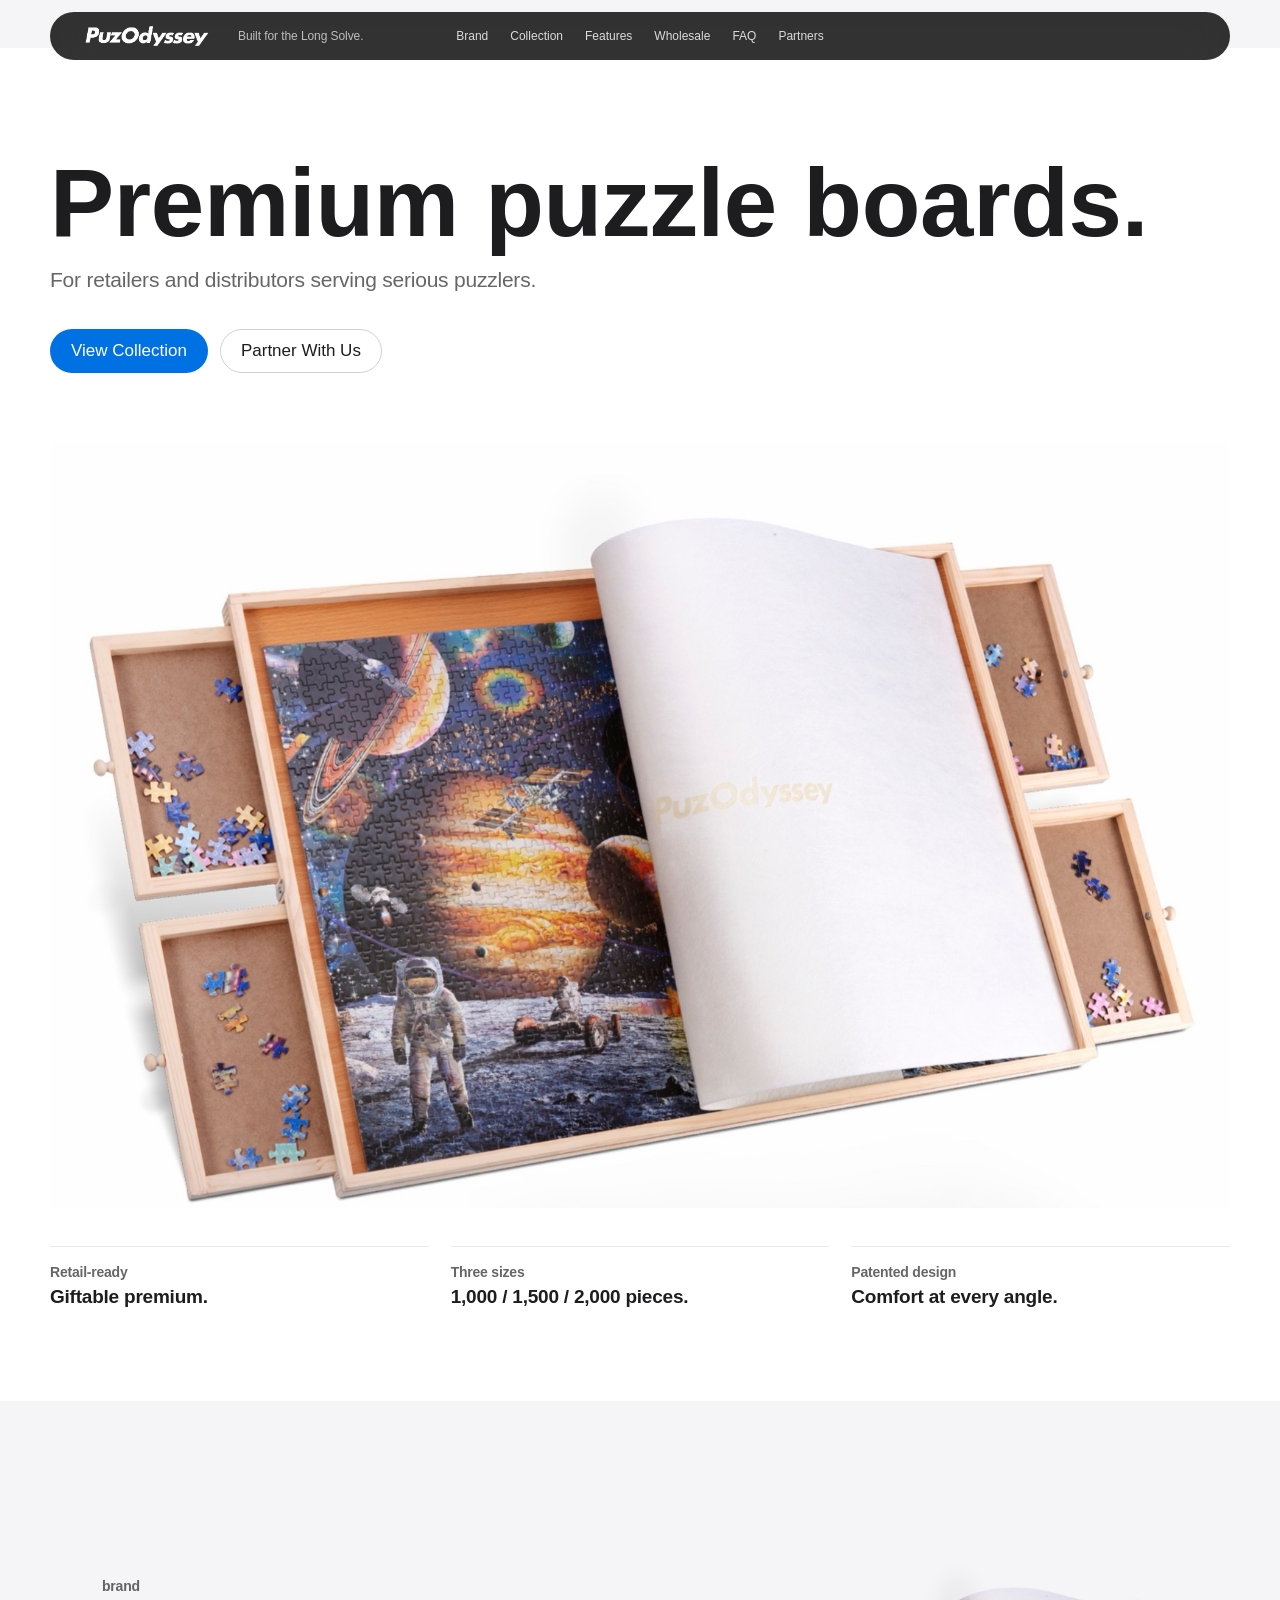
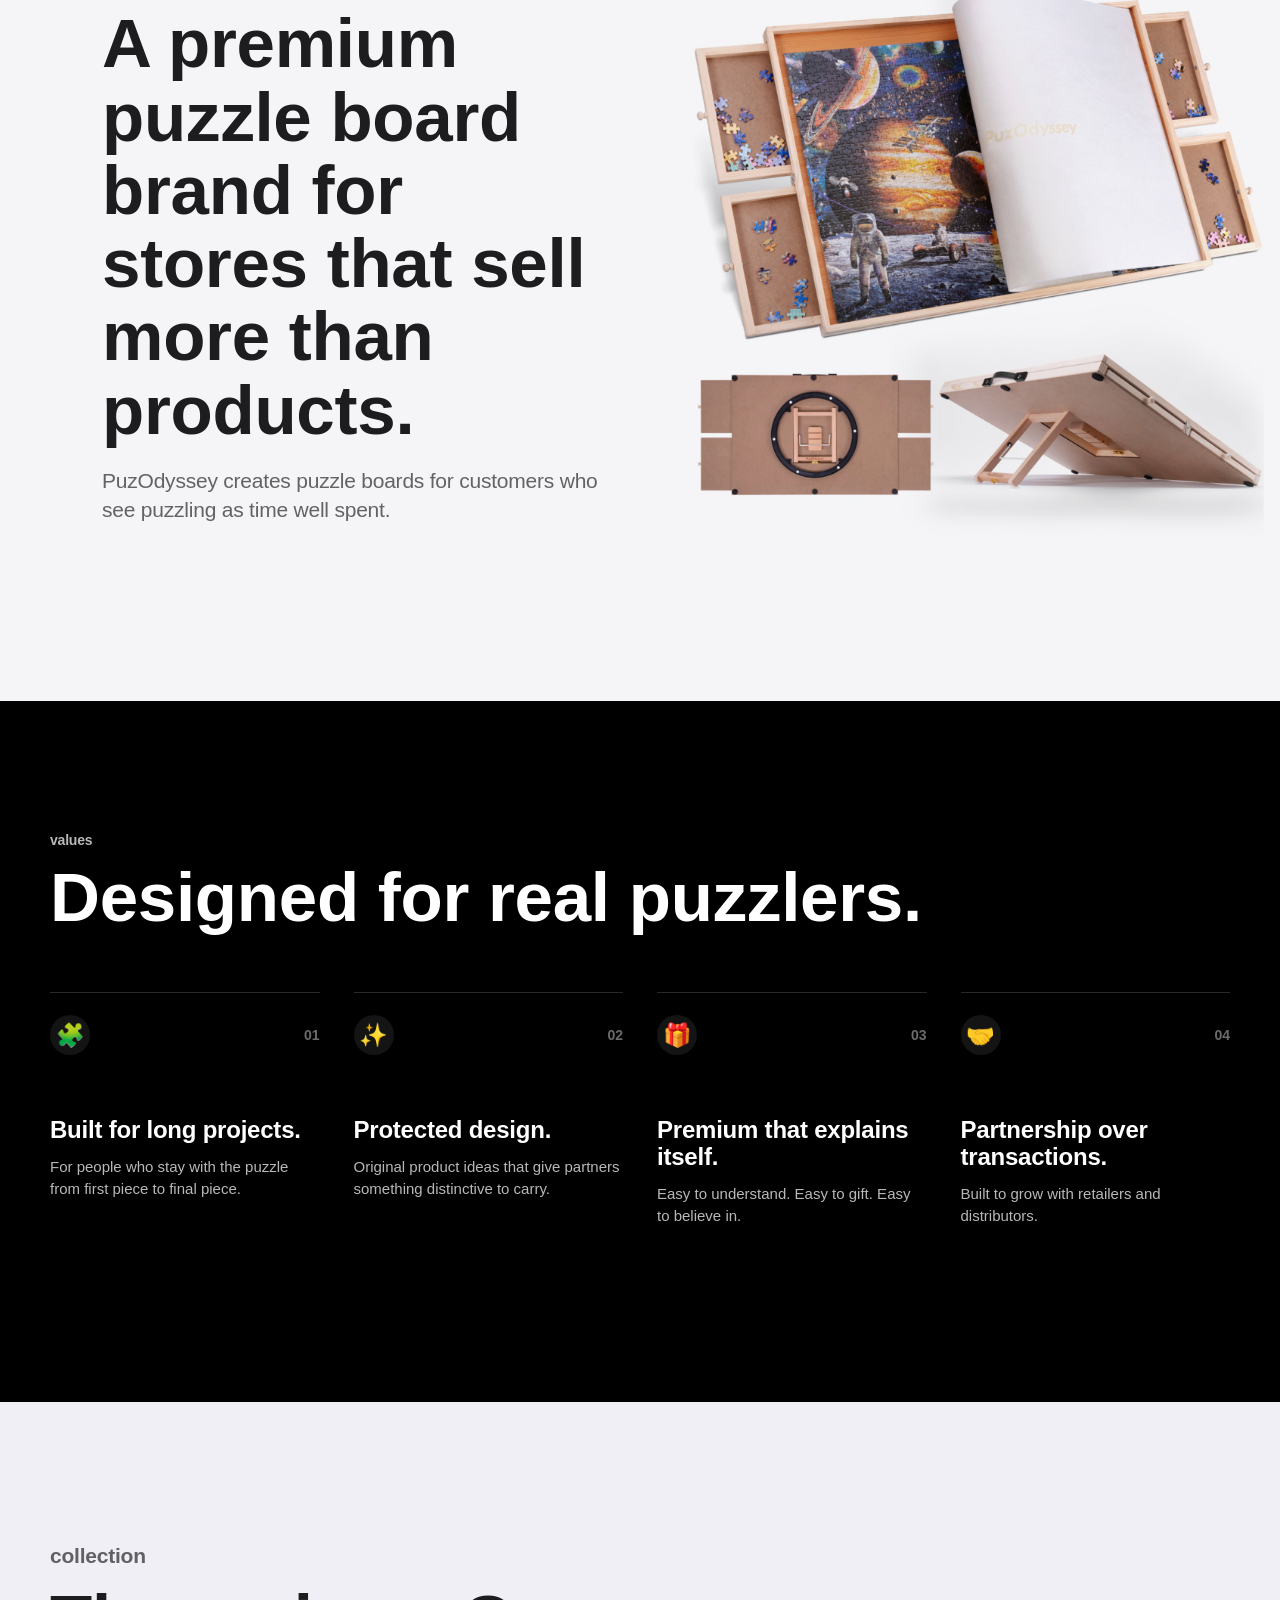
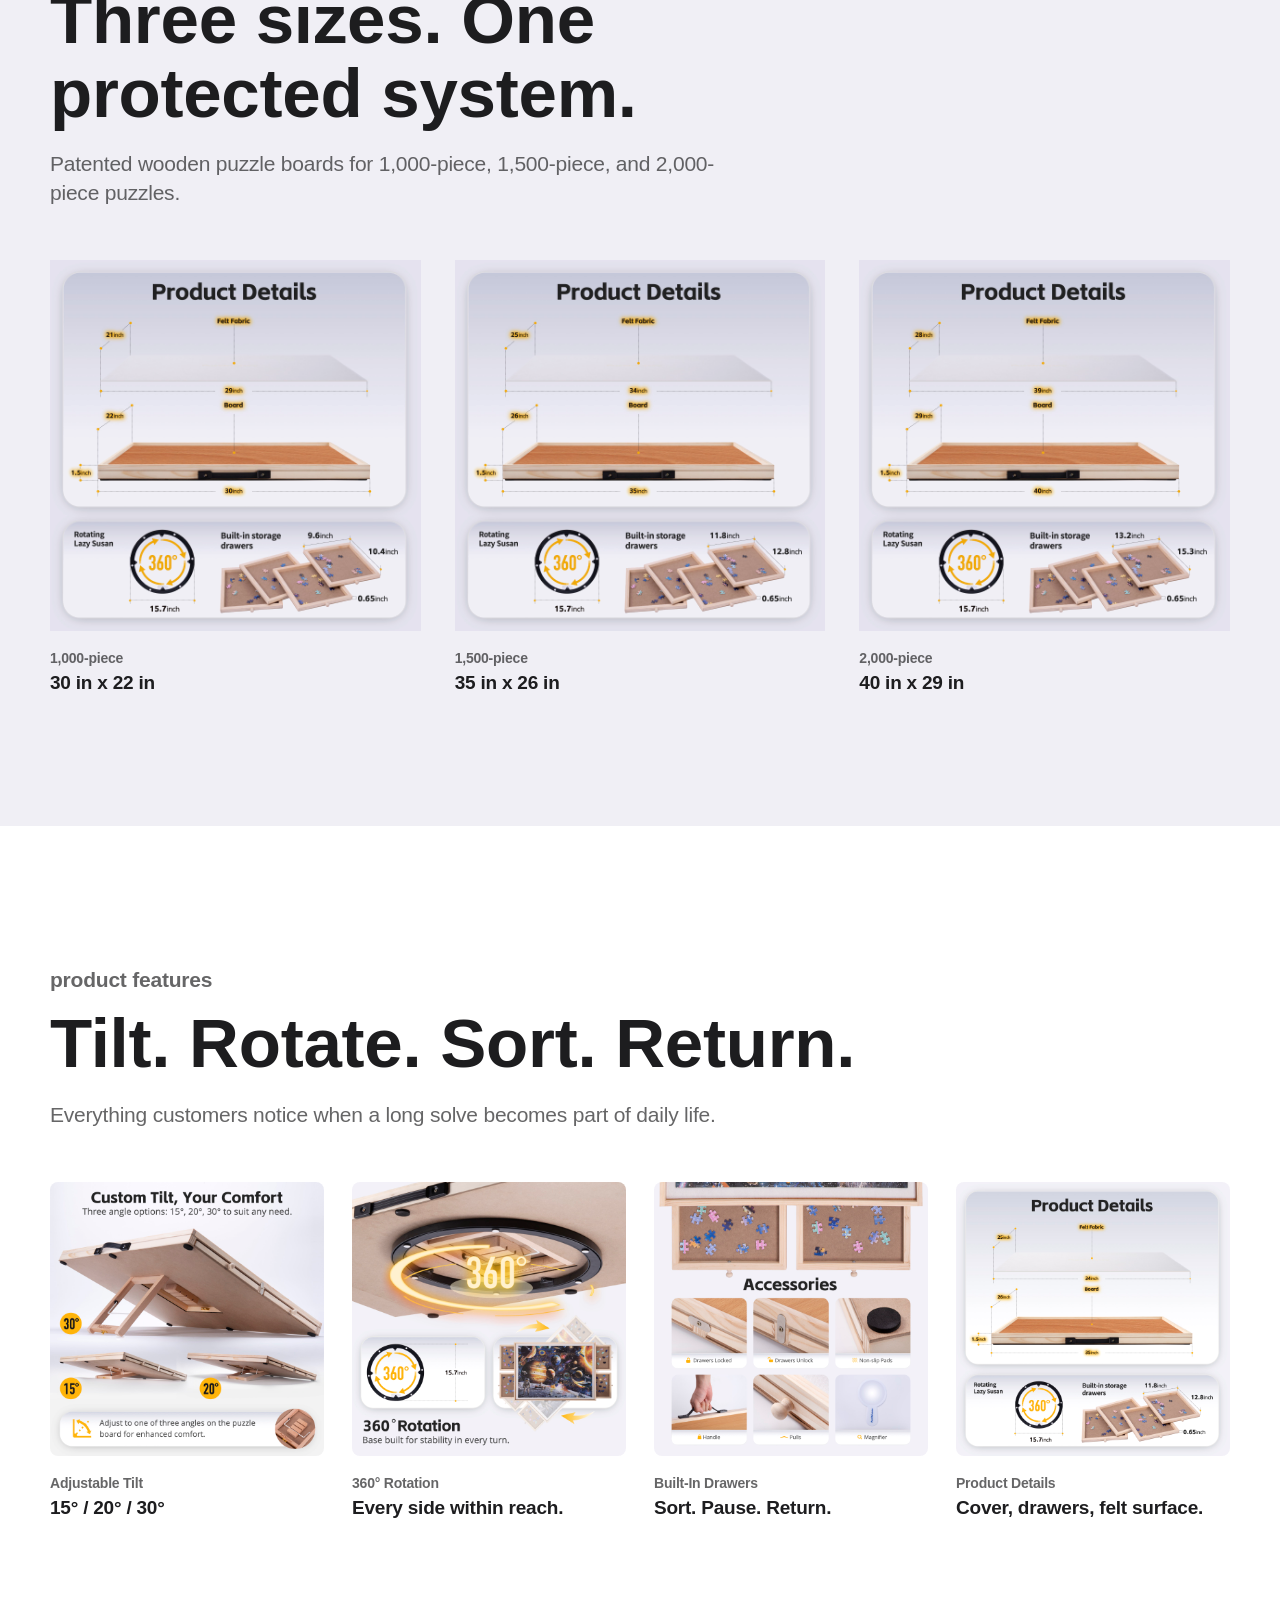
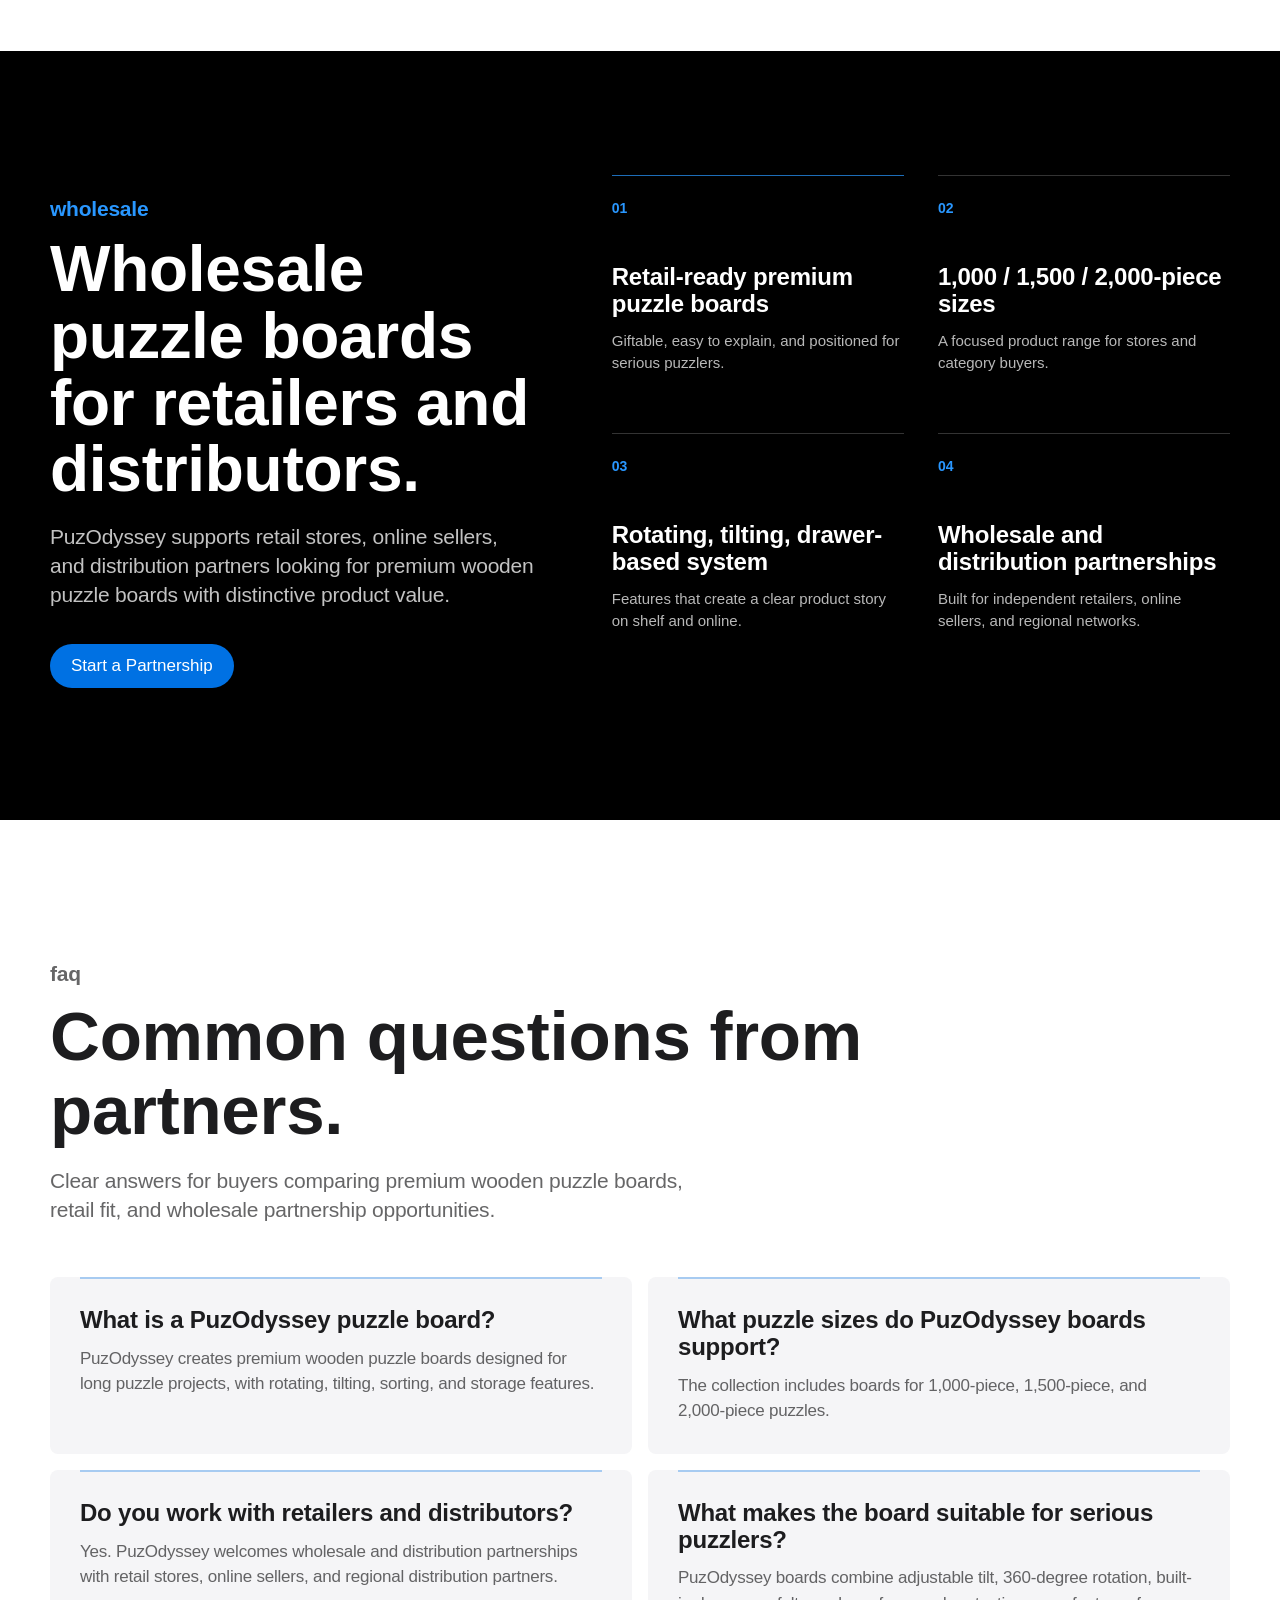
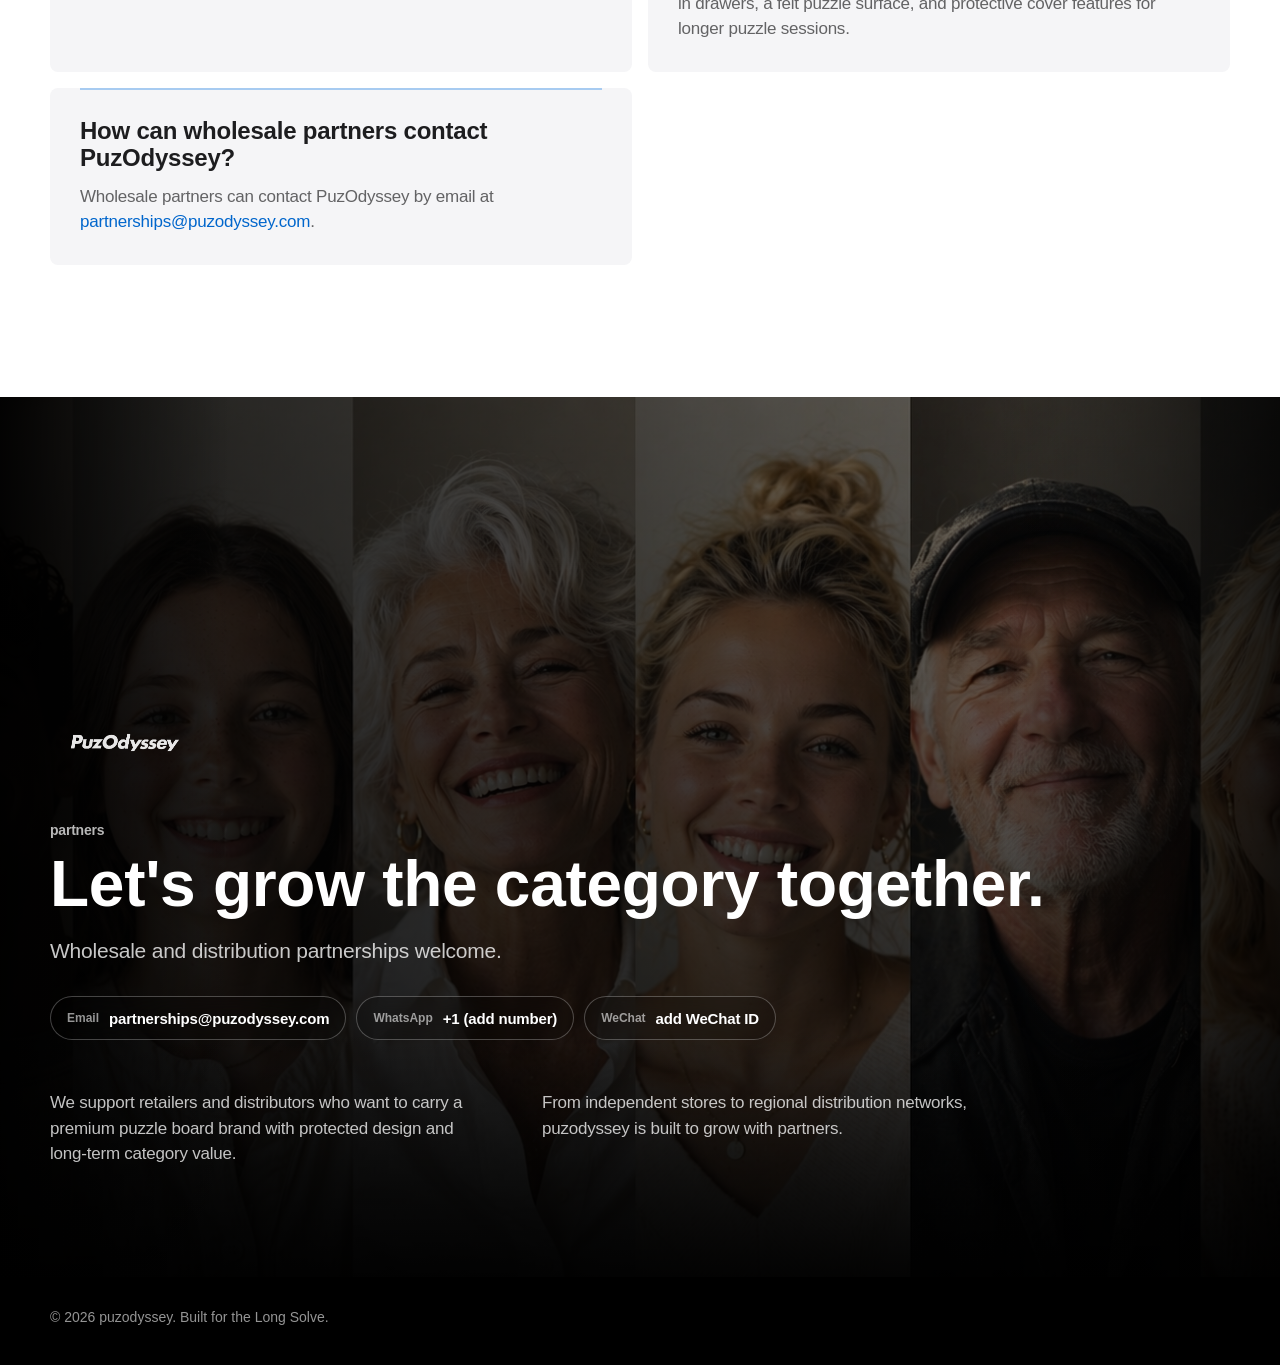
==== index.html @ a77bda2c "Restore homepage brand copy" ====
<!doctype html>
<html lang="en">
  <head>
    <meta charset="UTF-8" />
    <meta name="viewport" content="width=device-width, initial-scale=1.0" />
    <title>PuzOdyssey | Premium Puzzle Boards for Retailers & Distributors</title>
    <meta
      name="description"
      content="PuzOdyssey creates premium rotating and tilting wooden puzzle boards for retailers, distributors, and serious puzzlers."
    />
    <link rel="canonical" href="https://puzodyssey.com/" />
    <meta name="robots" content="index, follow" />
    <meta name="theme-color" content="#f5f1e8" />
    <link rel="icon" href="./favicon.svg" type="image/svg+xml" />
    <link rel="icon" href="./favicon.ico" type="image/png" sizes="32x32" />
    <link rel="icon" href="./favicon-64.png" type="image/png" sizes="64x64" />
    <link rel="apple-touch-icon" href="./apple-touch-icon.png" />
    <link rel="manifest" href="./site.webmanifest" />

    <meta property="og:type" content="website" />
    <meta property="og:site_name" content="PuzOdyssey" />
    <meta
      property="og:title"
      content="PuzOdyssey | Premium Puzzle Boards for Retailers & Distributors"
    />
    <meta
      property="og:description"
      content="Premium rotating and tilting wooden puzzle boards built for serious puzzlers and retail partners."
    />
    <meta property="og:url" content="https://puzodyssey.com/" />
    <meta
      property="og:image"
      content="https://puzodyssey.com/assets/product/puzodyssey-hero-product.jpg"
    />
    <meta
      property="og:image:alt"
      content="PuzOdyssey wooden puzzle board with drawers, puzzle surface, and soft cover"
    />

    <meta name="twitter:card" content="summary_large_image" />
    <meta
      name="twitter:title"
      content="PuzOdyssey | Premium Puzzle Boards for Retailers & Distributors"
    />
    <meta
      name="twitter:description"
      content="Premium rotating and tilting wooden puzzle boards built for serious puzzlers and retail partners."
    />
    <meta
      name="twitter:image"
      content="https://puzodyssey.com/assets/product/puzodyssey-hero-product.jpg"
    />
    <script type="application/ld+json">
      {
        "@context": "https://schema.org",
        "@type": "Organization",
        "@id": "https://puzodyssey.com/#organization",
        "name": "PuzOdyssey",
        "url": "https://puzodyssey.com/",
        "logo": "https://puzodyssey.com/assets/brand/puzodyssey-logo.png",
        "email": "partnerships@puzodyssey.com",
        "description": "PuzOdyssey creates premium rotating and tilting wooden puzzle boards for retailers, distributors, and serious puzzlers."
      }
    </script>
    <script type="application/ld+json">
      {
        "@context": "https://schema.org",
        "@type": "WebSite",
        "@id": "https://puzodyssey.com/#website",
        "name": "PuzOdyssey",
        "url": "https://puzodyssey.com/",
        "publisher": {
          "@id": "https://puzodyssey.com/#organization"
        },
        "inLanguage": "en"
      }
    </script>
    <script type="application/ld+json">
      {
        "@context": "https://schema.org",
        "@type": "WebPage",
        "@id": "https://puzodyssey.com/#webpage",
        "url": "https://puzodyssey.com/",
        "name": "PuzOdyssey | Premium Puzzle Boards for Retailers & Distributors",
        "description": "PuzOdyssey creates premium rotating and tilting wooden puzzle boards for retailers, distributors, and serious puzzlers.",
        "isPartOf": {
          "@id": "https://puzodyssey.com/#website"
        },
        "about": {
          "@id": "https://puzodyssey.com/#organization"
        },
        "primaryImageOfPage": {
          "@type": "ImageObject",
          "url": "https://puzodyssey.com/assets/product/puzodyssey-hero-product.jpg"
        },
        "inLanguage": "en"
      }
    </script>
    <script type="application/ld+json">
      {
        "@context": "https://schema.org",
        "@type": "FAQPage",
        "mainEntity": [
          {
            "@type": "Question",
            "name": "What is a PuzOdyssey puzzle board?",
            "acceptedAnswer": {
              "@type": "Answer",
              "text": "PuzOdyssey creates premium wooden puzzle boards designed for long puzzle projects, with rotating, tilting, sorting, and storage features."
            }
          },
          {
            "@type": "Question",
            "name": "What puzzle sizes do PuzOdyssey boards support?",
            "acceptedAnswer": {
              "@type": "Answer",
              "text": "The collection includes boards for 1,000-piece, 1,500-piece, and 2,000-piece puzzles."
            }
          },
          {
            "@type": "Question",
            "name": "Do you work with retailers and distributors?",
            "acceptedAnswer": {
              "@type": "Answer",
              "text": "Yes. PuzOdyssey welcomes wholesale and distribution partnerships with retail stores, online sellers, and regional distribution partners."
            }
          },
          {
            "@type": "Question",
            "name": "What makes the board suitable for serious puzzlers?",
            "acceptedAnswer": {
              "@type": "Answer",
              "text": "PuzOdyssey boards combine adjustable tilt, 360-degree rotation, built-in drawers, a felt puzzle surface, and protective cover features for longer puzzle sessions."
            }
          },
          {
            "@type": "Question",
            "name": "How can wholesale partners contact PuzOdyssey?",
            "acceptedAnswer": {
              "@type": "Answer",
              "text": "Wholesale partners can contact PuzOdyssey by email at partnerships@puzodyssey.com."
            }
          }
        ]
      }
    </script>
    <link rel="stylesheet" href="./styles.css?v=20260422-nav-no-partner" />
  </head>
  <body>
    <header class="site-header">
      <div class="nav-shell">
        <a class="brand" href="#top" aria-label="puzodyssey home">
          <span class="brand-logo-frame">
            <img
              class="brand-logo brand-logo-nav"
              src="./assets/brand/puzodyssey-logo.png?v=20260421-logo"
              alt="puzodyssey"
              width="2372"
              height="1405"
            />
          </span>
          <span class="brand-slogan">Built for the Long Solve.</span>
        </a>

        <button
          class="nav-toggle"
          type="button"
          aria-expanded="false"
          aria-controls="site-nav"
        >
          Menu
        </button>

        <nav class="site-nav" id="site-nav" data-open="false">
          <a href="#brand">Brand</a>
          <a href="#collection">Collection</a>
          <a href="#features">Features</a>
          <a href="#wholesale">Wholesale</a>
          <a href="#faq">FAQ</a>
          <a href="#partners">Partners</a>
        </nav>
      </div>
    </header>

    <main id="top">
      <section class="hero reveal">
        <div class="hero-copy">
          <h1>Premium puzzle boards.</h1>
          <p>
            For retailers and distributors serving serious puzzlers.
          </p>

          <div class="button-row">
            <a class="button button-primary" href="#collection">View Collection</a>
            <a class="button button-secondary" href="#partners">Partner With Us</a>
          </div>
        </div>

        <figure class="hero-product">
          <img
            src="./assets/product/puzodyssey-hero-product.jpg?v=20260421-hero"
            alt="puzodyssey wooden puzzle board with drawers, puzzle surface, and soft cover"
            width="1600"
            height="1040"
            fetchpriority="high"
          />
        </figure>

        <div class="hero-proof" aria-label="Retail highlights">
          <article>
            <span>Retail-ready</span>
            <strong>Giftable premium.</strong>
          </article>
          <article>
            <span>Three sizes</span>
            <strong>1,000 / 1,500 / 2,000 pieces.</strong>
          </article>
          <article>
            <span>Patented design</span>
            <strong>Comfort at every angle.</strong>
          </article>
        </div>
      </section>

      <section class="brand-scene reveal" id="brand">
        <div class="scene-copy">
          <p class="eyebrow">brand</p>
          <h2>A premium puzzle board brand for stores that sell more than products.</h2>
          <p>
            PuzOdyssey creates puzzle boards for customers who see puzzling as
            time well spent.
          </p>
        </div>

        <figure class="scene-image">
          <img
            src="./assets/product/puzodyssey-main.jpg?v=20260421-main"
            alt="puzodyssey puzzle board product scene"
            width="1600"
            height="1600"
            loading="lazy"
            decoding="async"
          />
        </figure>
      </section>

      <section class="values-scene reveal" id="values">
        <div class="section-inner">
          <p class="eyebrow">values</p>
          <h2>Designed for real puzzlers.</h2>

          <div class="value-strip">
            <article>
              <div class="value-top">
                <span class="value-icon" aria-hidden="true">🧩</span>
                <span class="value-index">01</span>
              </div>
              <h3>Built for long projects.</h3>
              <p>For people who stay with the puzzle from first piece to final piece.</p>
            </article>
            <article>
              <div class="value-top">
                <span class="value-icon" aria-hidden="true">✨</span>
                <span class="value-index">02</span>
              </div>
              <h3>Protected design.</h3>
              <p>Original product ideas that give partners something distinctive to carry.</p>
            </article>
            <article>
              <div class="value-top">
                <span class="value-icon" aria-hidden="true">🎁</span>
                <span class="value-index">03</span>
              </div>
              <h3>Premium that explains itself.</h3>
              <p>Easy to understand. Easy to gift. Easy to believe in.</p>
            </article>
            <article>
              <div class="value-top">
                <span class="value-icon" aria-hidden="true">🤝</span>
                <span class="value-index">04</span>
              </div>
              <h3>Partnership over transactions.</h3>
              <p>Built to grow with retailers and distributors.</p>
            </article>
          </div>
        </div>
      </section>

      <section class="collection-scene reveal" id="collection">
        <div class="section-inner">
          <div class="section-heading">
            <p class="eyebrow">collection</p>
            <h2>Three sizes. One protected system.</h2>
            <p>
              Patented wooden puzzle boards for 1,000-piece, 1,500-piece, and
              2,000-piece puzzles.
            </p>
          </div>

          <div class="size-grid">
            <article class="size-card">
              <img
                src="./assets/product/puzodyssey-size-1000.jpg?v=20260421-size"
                alt="1000-piece puzodyssey puzzle board dimensions"
                width="1600"
                height="1600"
                loading="lazy"
                decoding="async"
              />
              <div>
                <span>1,000-piece</span>
                <strong>30 in x 22 in</strong>
              </div>
            </article>

            <article class="size-card">
              <img
                src="./assets/product/puzodyssey-size-1500.jpg?v=20260421-size"
                alt="1500-piece puzodyssey puzzle board dimensions"
                width="1600"
                height="1600"
                loading="lazy"
                decoding="async"
              />
              <div>
                <span>1,500-piece</span>
                <strong>35 in x 26 in</strong>
              </div>
            </article>

            <article class="size-card">
              <img
                src="./assets/product/puzodyssey-size-2000.jpg?v=20260421-size"
                alt="2000-piece puzodyssey puzzle board dimensions"
                width="1600"
                height="1600"
                loading="lazy"
                decoding="async"
              />
              <div>
                <span>2,000-piece</span>
                <strong>40 in x 29 in</strong>
              </div>
            </article>
          </div>
        </div>
      </section>

      <section class="feature-scene reveal" id="features">
        <div class="section-inner">
          <div class="section-heading">
            <p class="eyebrow">product features</p>
            <h2>Tilt. Rotate. Sort. Return.</h2>
            <p>Everything customers notice when a long solve becomes part of daily life.</p>
          </div>

          <div class="feature-grid">
            <article>
              <img
                src="./assets/product/puzodyssey-accessories.jpg?v=20260421-feature"
                alt="puzodyssey adjustable tilt feature"
                width="1600"
                height="1600"
                loading="lazy"
                decoding="async"
              />
              <span>Adjustable Tilt</span>
              <strong>15° / 20° / 30°</strong>
            </article>

            <article>
              <img
                src="./assets/product/puzodyssey-rotation.jpg?v=20260421-feature"
                alt="puzodyssey 360 degree rotating base"
                width="1600"
                height="1600"
                loading="lazy"
                decoding="async"
              />
              <span>360° Rotation</span>
              <strong>Every side within reach.</strong>
            </article>

            <article>
              <img
                src="./assets/product/puzodyssey-details.jpg?v=20260421-feature"
                alt="puzodyssey built-in drawers and accessories"
                width="1600"
                height="1600"
                loading="lazy"
                decoding="async"
              />
              <span>Built-In Drawers</span>
              <strong>Sort. Pause. Return.</strong>
            </article>

            <article>
              <img
                src="./assets/product/puzodyssey-tilt.jpg?v=20260421-feature"
                alt="puzodyssey product dimensions and details"
                width="1600"
                height="1600"
                loading="lazy"
                decoding="async"
              />
              <span>Product Details</span>
              <strong>Cover, drawers, felt surface.</strong>
            </article>
          </div>
        </div>
      </section>

      <section class="wholesale-scene reveal" id="wholesale">
        <div class="section-inner wholesale-layout">
          <div class="wholesale-copy">
            <p class="eyebrow">wholesale</p>
            <h2>Wholesale puzzle boards for retailers and distributors.</h2>
            <p>
              PuzOdyssey supports retail stores, online sellers, and distribution
              partners looking for premium wooden puzzle boards with distinctive
              product value.
            </p>

            <a class="button button-primary" href="#partners">Start a Partnership</a>
          </div>

          <div class="wholesale-points" aria-label="Wholesale highlights">
            <article>
              <span>01</span>
              <strong>Retail-ready premium puzzle boards</strong>
              <p>Giftable, easy to explain, and positioned for serious puzzlers.</p>
            </article>
            <article>
              <span>02</span>
              <strong>1,000 / 1,500 / 2,000-piece sizes</strong>
              <p>A focused product range for stores and category buyers.</p>
            </article>
            <article>
              <span>03</span>
              <strong>Rotating, tilting, drawer-based system</strong>
              <p>Features that create a clear product story on shelf and online.</p>
            </article>
            <article>
              <span>04</span>
              <strong>Wholesale and distribution partnerships</strong>
              <p>Built for independent retailers, online sellers, and regional networks.</p>
            </article>
          </div>
        </div>
      </section>

      <section class="faq-scene reveal" id="faq">
        <div class="section-inner">
          <div class="section-heading">
            <p class="eyebrow">faq</p>
            <h2>Common questions from partners.</h2>
            <p>
              Clear answers for buyers comparing premium wooden puzzle boards,
              retail fit, and wholesale partnership opportunities.
            </p>
          </div>

          <div class="faq-list">
            <article>
              <h3>What is a PuzOdyssey puzzle board?</h3>
              <p>
                PuzOdyssey creates premium wooden puzzle boards designed for long
                puzzle projects, with rotating, tilting, sorting, and storage features.
              </p>
            </article>
            <article>
              <h3>What puzzle sizes do PuzOdyssey boards support?</h3>
              <p>
                The collection includes boards for 1,000-piece, 1,500-piece, and
                2,000-piece puzzles.
              </p>
            </article>
            <article>
              <h3>Do you work with retailers and distributors?</h3>
              <p>
                Yes. PuzOdyssey welcomes wholesale and distribution partnerships
                with retail stores, online sellers, and regional distribution partners.
              </p>
            </article>
            <article>
              <h3>What makes the board suitable for serious puzzlers?</h3>
              <p>
                PuzOdyssey boards combine adjustable tilt, 360-degree rotation,
                built-in drawers, a felt puzzle surface, and protective cover features
                for longer puzzle sessions.
              </p>
            </article>
            <article>
              <h3>How can wholesale partners contact PuzOdyssey?</h3>
              <p>
                Wholesale partners can contact PuzOdyssey by email at
                <a href="mailto:partnerships@puzodyssey.com">partnerships@puzodyssey.com</a>.
              </p>
            </article>
          </div>
        </div>
      </section>

      <section class="partner-scene reveal" id="partners">
        <img
          class="partner-image"
          src="./assets/partners/partner-community.png?v=20260421-partners"
          alt=""
          width="2048"
          height="864"
          loading="lazy"
          decoding="async"
        />

        <div class="section-inner partner-content">
          <div>
            <img
              class="partner-logo"
              src="./assets/brand/puzodyssey-logo.png?v=20260421-logo"
              alt="puzodyssey"
              width="2372"
              height="1405"
              loading="lazy"
              decoding="async"
            />
            <p class="eyebrow">partners</p>
            <h2>Let's grow the category together.</h2>
            <p class="partner-lead">
              Wholesale and distribution partnerships welcome.
            </p>

            <div class="partner-contacts" aria-label="Contact methods">
              <a class="partner-contact" href="mailto:partnerships@puzodyssey.com">
                <span>Email</span>
                <strong>partnerships@puzodyssey.com</strong>
              </a>
              <div class="partner-contact">
                <span>WhatsApp</span>
                <strong>+1 (add number)</strong>
              </div>
              <div class="partner-contact">
                <span>WeChat</span>
                <strong>add WeChat ID</strong>
              </div>
            </div>
          </div>

          <div class="partner-copy">
            <p>
              We support retailers and distributors who want to carry a premium
              puzzle board brand with protected design and long-term category value.
            </p>
            <p>
              From independent stores to regional distribution networks,
              puzodyssey is built to grow with partners.
            </p>
          </div>
        </div>
      </section>
    </main>

    <footer class="site-footer">
      <div class="section-inner footer-inner">
        <p>© <span id="year"></span> puzodyssey. Built for the Long Solve.</p>
      </div>
    </footer>

    <script src="./script.js"></script>
  </body>
</html>
---- styles.css ----
:root {
  --black: #000000;
  --near-black: #1d1d1f;
  --white: #ffffff;
  --gray: #f5f5f7;
  --panel-gray: #f0eff5;
  --dark-panel: #161617;
  --muted: rgba(29, 29, 31, 0.68);
  --muted-dark: rgba(255, 255, 255, 0.72);
  --line: rgba(0, 0, 0, 0.08);
  --line-dark: rgba(255, 255, 255, 0.16);
  --blue: #0071e3;
  --blue-dark: #0066cc;
  --content: 1180px;
  --radius: 8px;
  --pill: 980px;
  --font: -apple-system, BlinkMacSystemFont, "SF Pro Text", "SF Pro Display",
    "Helvetica Neue", Helvetica, Arial, sans-serif;
}

* {
  box-sizing: border-box;
}

html {
  scroll-behavior: smooth;
}

body {
  margin: 0;
  min-height: 100vh;
  color: var(--near-black);
  background: var(--gray);
  font-family: var(--font);
  overflow-x: hidden;
  -webkit-font-smoothing: antialiased;
  text-rendering: optimizeLegibility;
}

a {
  color: inherit;
  text-decoration: none;
}

button {
  font: inherit;
}

img {
  display: block;
  max-width: 100%;
}

.site-header {
  position: sticky;
  top: 12px;
  z-index: 20;
  padding: 0 18px;
}

.nav-shell {
  width: min(100%, var(--content));
  min-height: 48px;
  margin: 0 auto;
  padding: 0 12px;
  display: grid;
  grid-template-columns: 1fr auto 1fr;
  align-items: center;
  gap: 20px;
  border-radius: var(--pill);
  color: var(--white);
  background: rgba(0, 0, 0, 0.8);
  backdrop-filter: saturate(180%) blur(20px);
}

.brand {
  min-width: 360px;
  height: 32px;
  display: flex;
  align-items: center;
  gap: 16px;
  justify-content: flex-start;
  color: var(--white);
  white-space: nowrap;
}

.brand-logo-frame {
  width: 160px;
  height: 30px;
  display: flex;
  align-items: center;
  overflow: hidden;
}

.brand-logo {
  width: 100%;
  height: auto;
}

.brand-logo-nav {
  width: 170px;
  height: auto;
  max-width: none;
  object-fit: contain;
  object-position: center;
  filter: invert(1);
}

.brand-slogan {
  color: rgba(255, 255, 255, 0.68);
  font-size: 12px;
  font-weight: 400;
  line-height: 1;
  letter-spacing: -0.08px;
}

.site-nav {
  display: flex;
  align-items: center;
  gap: 22px;
  grid-column: 2;
}

.site-nav a,
.header-cta,
.nav-toggle {
  color: rgba(255, 255, 255, 0.82);
  font-size: 12px;
  line-height: 1;
  transition:
    color 180ms ease,
    background-color 180ms ease,
    opacity 180ms ease;
}

.site-nav a:hover,
.site-nav a:focus-visible {
  color: var(--white);
}

.header-cta,
.nav-toggle {
  justify-self: end;
  min-height: 32px;
  padding: 0 16px;
  border: 0;
  border-radius: var(--pill);
  background: rgba(255, 255, 255, 0.13);
}

.header-cta:hover,
.header-cta:focus-visible,
.nav-toggle:hover,
.nav-toggle:focus-visible {
  color: var(--white);
  background: rgba(255, 255, 255, 0.2);
}

.nav-toggle {
  display: none;
}

.section-inner {
  width: min(calc(100% - 44px), var(--content));
  margin: 0 auto;
}

.hero {
  padding: 106px 0 92px;
  background: var(--white);
}

.hero-copy {
  width: min(calc(100% - 44px), var(--content));
  margin: 0 auto;
}

h1,
h2,
h3,
p {
  margin: 0;
}

h1,
h2 {
  color: inherit;
  font-weight: 600;
  letter-spacing: -0.28px;
}

h1 {
  max-width: 13ch;
  font-size: clamp(64px, 8vw, 96px);
  line-height: 1.02;
}

.hero-copy h1 {
  max-width: none;
  white-space: nowrap;
}

.hero-copy p {
  max-width: 760px;
  margin-top: 14px;
  color: var(--muted);
  font-size: 21px;
  line-height: 1.38;
  letter-spacing: -0.22px;
}

.button-row {
  display: flex;
  flex-wrap: wrap;
  gap: 12px;
  margin-top: 34px;
}

.button {
  display: inline-flex;
  align-items: center;
  justify-content: center;
  min-height: 44px;
  padding: 0 20px;
  border: 1px solid transparent;
  border-radius: var(--pill);
  font-size: 17px;
  line-height: 1;
  transition:
    background-color 180ms ease,
    border-color 180ms ease,
    color 180ms ease;
}

.button-primary {
  color: var(--white);
  background: var(--blue);
}

.button-primary:hover,
.button-primary:focus-visible {
  background: #0077ed;
}

.button-secondary {
  color: var(--near-black);
  border-color: rgba(0, 0, 0, 0.18);
}

.button-secondary:hover,
.button-secondary:focus-visible {
  border-color: rgba(0, 0, 0, 0.34);
}

.hero-product {
  width: min(92vw, 1280px);
  margin: 70px auto 0;
}

.hero-product img {
  width: 100%;
  height: auto;
}

.hero-proof {
  width: min(calc(100% - 44px), var(--content));
  margin: 38px auto 0;
  display: grid;
  grid-template-columns: repeat(3, minmax(0, 1fr));
  gap: 22px;
}

.hero-proof article {
  padding-top: 16px;
  border-top: 1px solid var(--line);
}

.hero-proof span,
.eyebrow,
.size-card span,
.feature-grid span {
  display: block;
  color: var(--muted);
  font-size: 14px;
  font-weight: 600;
  line-height: 1.29;
  letter-spacing: -0.22px;
}

.hero-proof strong,
.size-card strong,
.feature-grid strong {
  display: block;
  margin-top: 5px;
  color: var(--near-black);
  font-size: 19px;
  font-weight: 600;
  line-height: 1.2;
  letter-spacing: -0.22px;
}

.brand-scene {
  min-height: 900px;
  padding: 130px 0;
  display: grid;
  grid-template-columns: minmax(32px, 1fr) minmax(0, 520px) minmax(0, 760px) minmax(32px, 1fr);
  align-items: center;
  gap: 70px;
  background: var(--gray);
  overflow: hidden;
}

.scene-copy {
  grid-column: 2;
}

.scene-copy h2,
.section-heading h2,
.values-scene h2,
.wholesale-copy h2,
.partner-content h2 {
  margin-top: 12px;
  font-size: clamp(48px, 5.4vw, 72px);
  line-height: 1.06;
}

.scene-copy p:not(.eyebrow),
.section-heading p,
.wholesale-copy p,
.partner-lead {
  margin-top: 20px;
  color: var(--muted);
  font-size: 21px;
  line-height: 1.38;
  letter-spacing: -0.22px;
}

.scene-image {
  grid-column: 3 / 5;
  margin: 0;
}

.scene-image img {
  width: 100%;
  height: auto;
  mix-blend-mode: multiply;
}

.values-scene {
  padding: 130px 0 150px;
  color: var(--white);
  background: var(--black);
}

.values-scene .eyebrow,
.partner-scene .eyebrow {
  color: var(--muted-dark);
}

.values-scene h2 {
  max-width: none;
  white-space: nowrap;
}

.value-strip {
  margin-top: 58px;
  display: grid;
  grid-template-columns: repeat(4, minmax(0, 1fr));
  gap: 34px;
}

.value-strip article {
  min-height: 260px;
  padding-top: 22px;
  border-top: 1px solid var(--line-dark);
}

.value-top {
  margin-bottom: 62px;
  display: flex;
  align-items: center;
  justify-content: space-between;
}

.value-icon {
  display: inline-grid;
  width: 40px;
  height: 40px;
  place-items: center;
  border-radius: 50%;
  background: rgba(255, 255, 255, 0.08);
  font-size: 23px;
  line-height: 1;
}

.value-index {
  display: block;
  color: rgba(255, 255, 255, 0.42);
  font-size: 14px;
  font-weight: 600;
}

.value-strip h3 {
  color: var(--white);
  font-size: 24px;
  font-weight: 600;
  line-height: 1.12;
  letter-spacing: -0.22px;
}

.value-strip p {
  margin-top: 12px;
  color: var(--muted-dark);
  font-size: 15px;
  line-height: 1.43;
}

.collection-scene,
.feature-scene {
  padding: 120px 0 132px;
  background: var(--panel-gray);
}

.section-heading {
  max-width: 860px;
}

.section-heading h2 {
  max-width: none;
}

.section-heading p {
  max-width: 680px;
}

.size-grid {
  margin-top: 52px;
  display: grid;
  grid-template-columns: repeat(3, minmax(0, 1fr));
  gap: 34px;
}

.size-card {
  display: grid;
  align-content: start;
}

.size-card img {
  width: 100%;
  height: auto;
  mix-blend-mode: multiply;
  filter: saturate(0.98) contrast(1.03);
}

.size-card div {
  margin-top: 18px;
}

.feature-scene {
  background: var(--white);
}

.feature-grid {
  margin-top: 52px;
  display: grid;
  grid-template-columns: repeat(4, minmax(0, 1fr));
  gap: 28px;
}

.feature-grid article {
  display: grid;
  align-content: start;
}

.feature-grid img {
  width: 100%;
  height: auto;
  border-radius: var(--radius);
  mix-blend-mode: multiply;
  filter: saturate(0.98) contrast(1.02);
}

.feature-grid span {
  margin-top: 18px;
}

.wholesale-scene {
  padding: 124px 0 132px;
  color: var(--white);
  background: var(--black);
}

.wholesale-scene .eyebrow {
  color: #2997ff;
}

.wholesale-layout {
  display: grid;
  grid-template-columns: minmax(0, 0.88fr) minmax(0, 1.12fr);
  gap: 76px;
  align-items: start;
}

.wholesale-copy h2 {
  max-width: 760px;
  color: var(--white);
  font-size: clamp(48px, 5vw, 68px);
  line-height: 1.04;
}

.wholesale-copy p {
  max-width: 620px;
  color: rgba(255, 255, 255, 0.76);
}

.wholesale-copy .button {
  margin-top: 34px;
}

.wholesale-copy .button-secondary {
  color: var(--white);
  border-color: rgba(255, 255, 255, 0.34);
}

.wholesale-points {
  display: grid;
  grid-template-columns: repeat(2, minmax(0, 1fr));
  gap: 28px 34px;
}

.wholesale-points article {
  min-height: 230px;
  padding: 24px 0 0;
  border-top: 1px solid rgba(255, 255, 255, 0.2);
}

.wholesale-points article:first-child {
  border-top-color: rgba(41, 151, 255, 0.72);
}

.wholesale-points span {
  display: block;
  color: #2997ff;
  font-size: 14px;
  font-weight: 600;
}

.wholesale-points strong {
  display: block;
  margin-top: 48px;
  color: var(--white);
  font-size: 24px;
  font-weight: 600;
  line-height: 1.12;
  letter-spacing: -0.22px;
}

.wholesale-points p {
  margin-top: 12px;
  color: var(--muted-dark);
  font-size: 15px;
  line-height: 1.43;
}

.faq-scene {
  padding: 120px 0 132px;
  background: var(--white);
}

.faq-list {
  margin-top: 52px;
  display: grid;
  grid-template-columns: repeat(2, minmax(0, 1fr));
  gap: 16px;
}

.faq-list article {
  position: relative;
  padding: 30px;
  border-radius: var(--radius);
  background: var(--gray);
}

.faq-list article::before {
  content: "";
  position: absolute;
  top: 0;
  left: 30px;
  right: 30px;
  height: 2px;
  background: rgba(0, 113, 227, 0.32);
}

.faq-list h3 {
  color: var(--near-black);
  font-size: 24px;
  font-weight: 600;
  line-height: 1.12;
  letter-spacing: -0.22px;
}

.faq-list p {
  max-width: 520px;
  margin-top: 12px;
  color: var(--muted);
  font-size: 17px;
  line-height: 1.5;
  letter-spacing: -0.22px;
}

.faq-list a {
  color: var(--blue-dark);
}

.partner-scene {
  position: relative;
  min-height: 880px;
  padding: 130px 0 110px;
  display: grid;
  align-items: end;
  color: var(--white);
  background: var(--black);
  overflow: hidden;
}

.partner-image {
  position: absolute;
  inset: 0;
  width: 100%;
  height: 100%;
  object-fit: cover;
  object-position: center;
  filter: saturate(0.92) contrast(0.95) brightness(0.82);
}

.partner-scene::before,
.partner-scene::after {
  content: "";
  position: absolute;
  inset: 0;
  pointer-events: none;
}

.partner-scene::before {
  z-index: 1;
  background:
    linear-gradient(90deg, rgba(0, 0, 0, 0.82) 0%, rgba(0, 0, 0, 0.52) 48%, rgba(0, 0, 0, 0.16) 100%),
    linear-gradient(180deg, rgba(0, 0, 0, 0.04), rgba(0, 0, 0, 0.74));
}

.partner-scene::after {
  z-index: 1;
  background:
    linear-gradient(90deg, rgba(0, 0, 0, 0.9), transparent 18%, transparent 78%, rgba(0, 0, 0, 0.78)),
    linear-gradient(0deg, rgba(0, 0, 0, 0.86), transparent 28%);
}

.partner-content {
  position: relative;
  z-index: 2;
  display: block;
}

.partner-logo {
  width: 150px;
  height: auto;
  margin-bottom: 34px;
  filter: invert(1);
  opacity: 0.9;
}

.partner-content h2 {
  max-width: none;
  color: var(--white);
  font-size: clamp(48px, 5vw, 68px);
  line-height: 1.04;
  white-space: nowrap;
}

.partner-lead {
  max-width: 620px;
  color: rgba(255, 255, 255, 0.78);
}

.partner-contacts {
  max-width: 860px;
  margin-top: 30px;
  display: flex;
  flex-wrap: wrap;
  gap: 10px;
}

.partner-contact {
  display: inline-flex;
  align-items: center;
  gap: 10px;
  min-height: 44px;
  padding: 0 16px;
  border: 1px solid rgba(255, 255, 255, 0.26);
  border-radius: var(--pill);
  color: var(--white);
  font-size: 15px;
  background: rgba(0, 0, 0, 0.16);
  backdrop-filter: blur(14px);
}

.partner-contact span {
  color: rgba(255, 255, 255, 0.58);
  font-size: 12px;
  font-weight: 600;
}

.partner-contact strong {
  font-size: 15px;
  font-weight: 600;
  letter-spacing: -0.18px;
}

.partner-copy {
  max-width: 920px;
  margin-top: 50px;
  display: grid;
  grid-template-columns: repeat(2, minmax(0, 1fr));
  gap: 24px 64px;
}

.partner-copy p {
  color: rgba(255, 255, 255, 0.76);
  font-size: 17px;
  line-height: 1.5;
  letter-spacing: -0.22px;
}

.site-footer {
  color: rgba(255, 255, 255, 0.58);
  background: var(--black);
}

.footer-inner {
  padding: 30px 0 38px;
}

.footer-inner p {
  font-size: 14px;
  line-height: 1.43;
}

.reveal {
  opacity: 1;
  transform: none;
  transition:
    opacity 700ms ease,
    transform 700ms ease;
}

.reveal.is-visible {
  opacity: 1;
  transform: translateY(0);
}

@media (prefers-reduced-motion: reduce) {
  html {
    scroll-behavior: auto;
  }

  .site-nav a,
  .header-cta,
  .nav-toggle,
  .button,
  .reveal {
    transition: none;
  }
}

@media (max-width: 1060px) {
  .hero-copy h1,
  .values-scene h2,
  .wholesale-copy h2,
  .partner-content h2 {
    white-space: normal;
  }

  .brand-scene {
    grid-template-columns: minmax(22px, 1fr) minmax(0, var(--content)) minmax(22px, 1fr);
    gap: 44px;
  }

  .scene-copy,
  .scene-image {
    grid-column: 2;
  }

  .scene-image img {
    max-width: 820px;
    margin-left: auto;
  }

  .value-strip,
  .feature-grid,
  .wholesale-layout,
  .wholesale-points,
  .faq-list,
  .partner-content,
  .partner-copy {
    grid-template-columns: repeat(2, minmax(0, 1fr));
  }

  .partner-copy {
    padding-top: 0;
  }
}

@media (max-width: 760px) {
  .site-header {
    top: 8px;
  }

  .nav-shell {
    grid-template-columns: minmax(0, 1fr) auto;
  }

  .brand {
    min-width: 0;
    height: 28px;
    gap: 10px;
  }

  .brand-logo-frame {
    width: 116px;
    height: 28px;
  }

  .brand-logo-nav {
    width: 126px;
  }

  .brand-slogan {
    font-size: 10px;
  }

  .site-nav {
    display: none;
    grid-column: 1 / -1;
    flex-direction: column;
    align-items: flex-start;
    gap: 16px;
    padding: 8px 0 6px;
  }

  .site-nav[data-open="true"] {
    display: flex;
  }

  .header-cta {
    display: none;
  }

  .nav-toggle {
    display: inline-flex;
    align-items: center;
    justify-content: center;
  }

  .hero {
    padding: 74px 0 70px;
  }

  .hero-copy,
  .section-inner {
    width: calc(100vw - 44px);
    max-width: calc(100vw - 44px);
  }

  h1,
  .scene-copy h2,
  .section-heading h2,
  .values-scene h2,
  .wholesale-copy h2,
  .partner-content h2 {
    font-size: 48px;
    max-width: 100%;
    overflow-wrap: break-word;
  }

  .hero-copy p,
  .scene-copy p:not(.eyebrow),
  .section-heading p,
  .wholesale-copy p,
  .partner-lead,
  .value-strip p,
  .wholesale-points p,
  .faq-list p,
  .partner-copy p {
    max-width: 100%;
    font-size: 18px;
    overflow-wrap: break-word;
  }

  .section-heading h2,
  .partner-content h2 {
    font-size: 42px;
  }

  .hero-product {
    width: 112vw;
    margin-left: -6vw;
  }

  .hero-proof,
  .size-grid,
  .value-strip,
  .feature-grid,
  .wholesale-layout,
  .wholesale-points,
  .faq-list,
  .partner-content,
  .partner-copy {
    grid-template-columns: 1fr;
  }

  .brand-scene,
  .values-scene,
  .collection-scene,
  .feature-scene,
  .wholesale-scene,
  .faq-scene {
    min-height: auto;
    padding: 86px 0;
  }

  .value-strip article {
    min-height: 0;
  }

  .wholesale-points article {
    min-height: 0;
  }

  .wholesale-points strong {
    margin-top: 30px;
  }

  .value-top {
    margin-bottom: 30px;
  }

  .value-icon {
    width: 38px;
    height: 38px;
    font-size: 22px;
  }

  .partner-scene {
    min-height: auto;
    padding: 96px 0;
  }

  .partner-contacts {
    display: grid;
    grid-template-columns: 1fr;
  }

  .partner-contact {
    width: 100%;
    justify-content: space-between;
  }
}
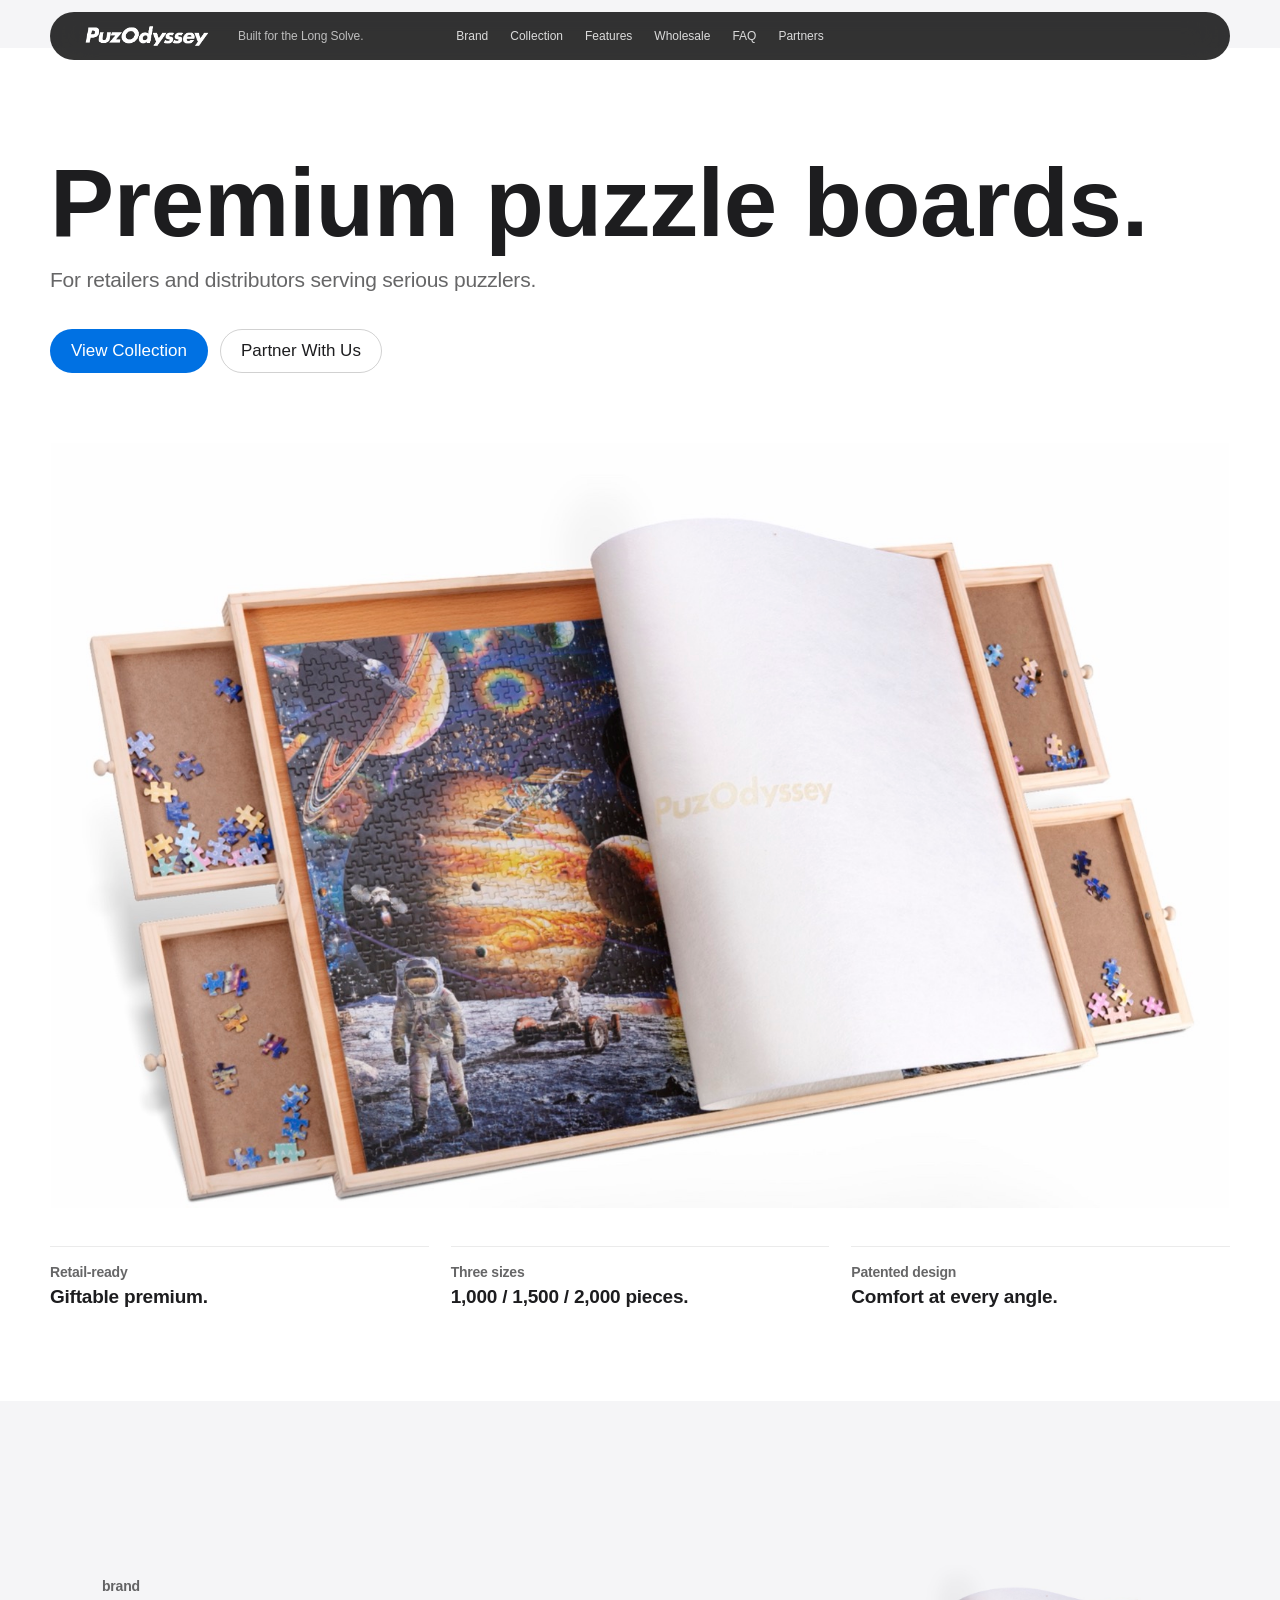
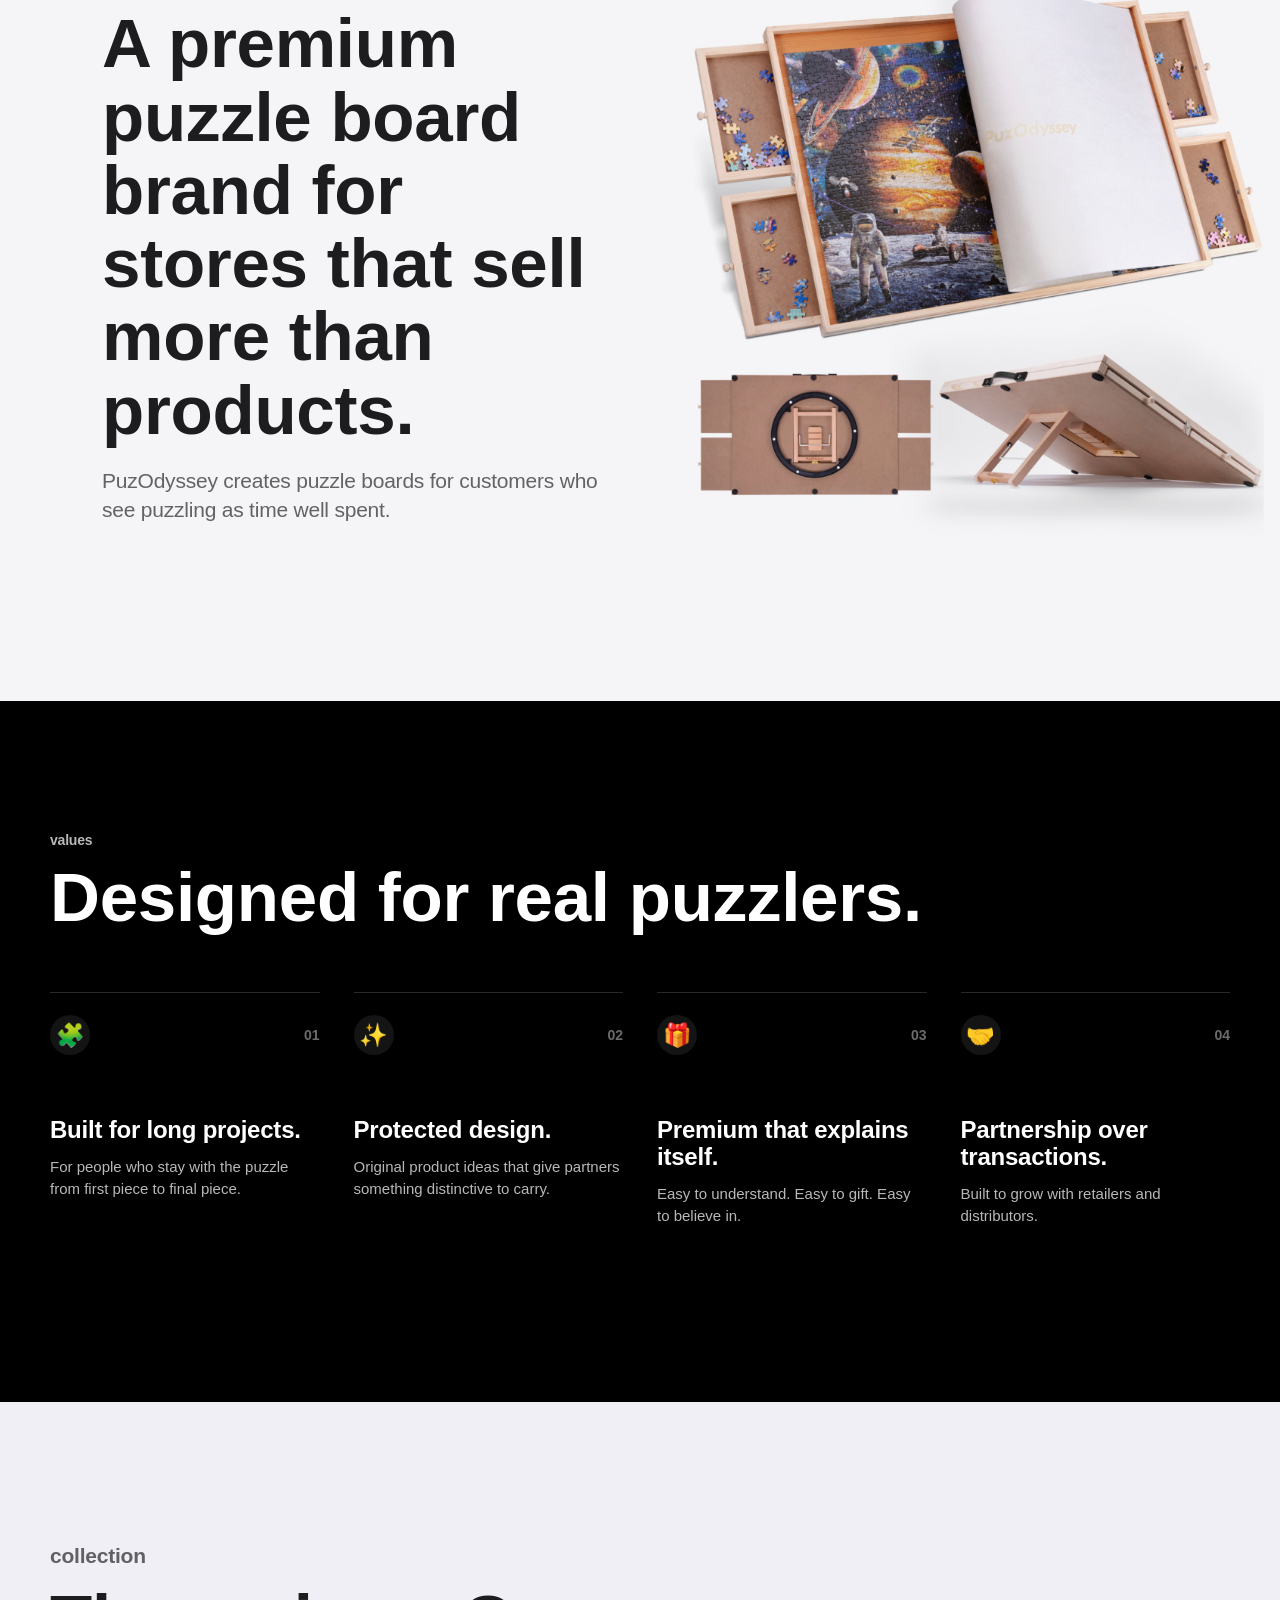
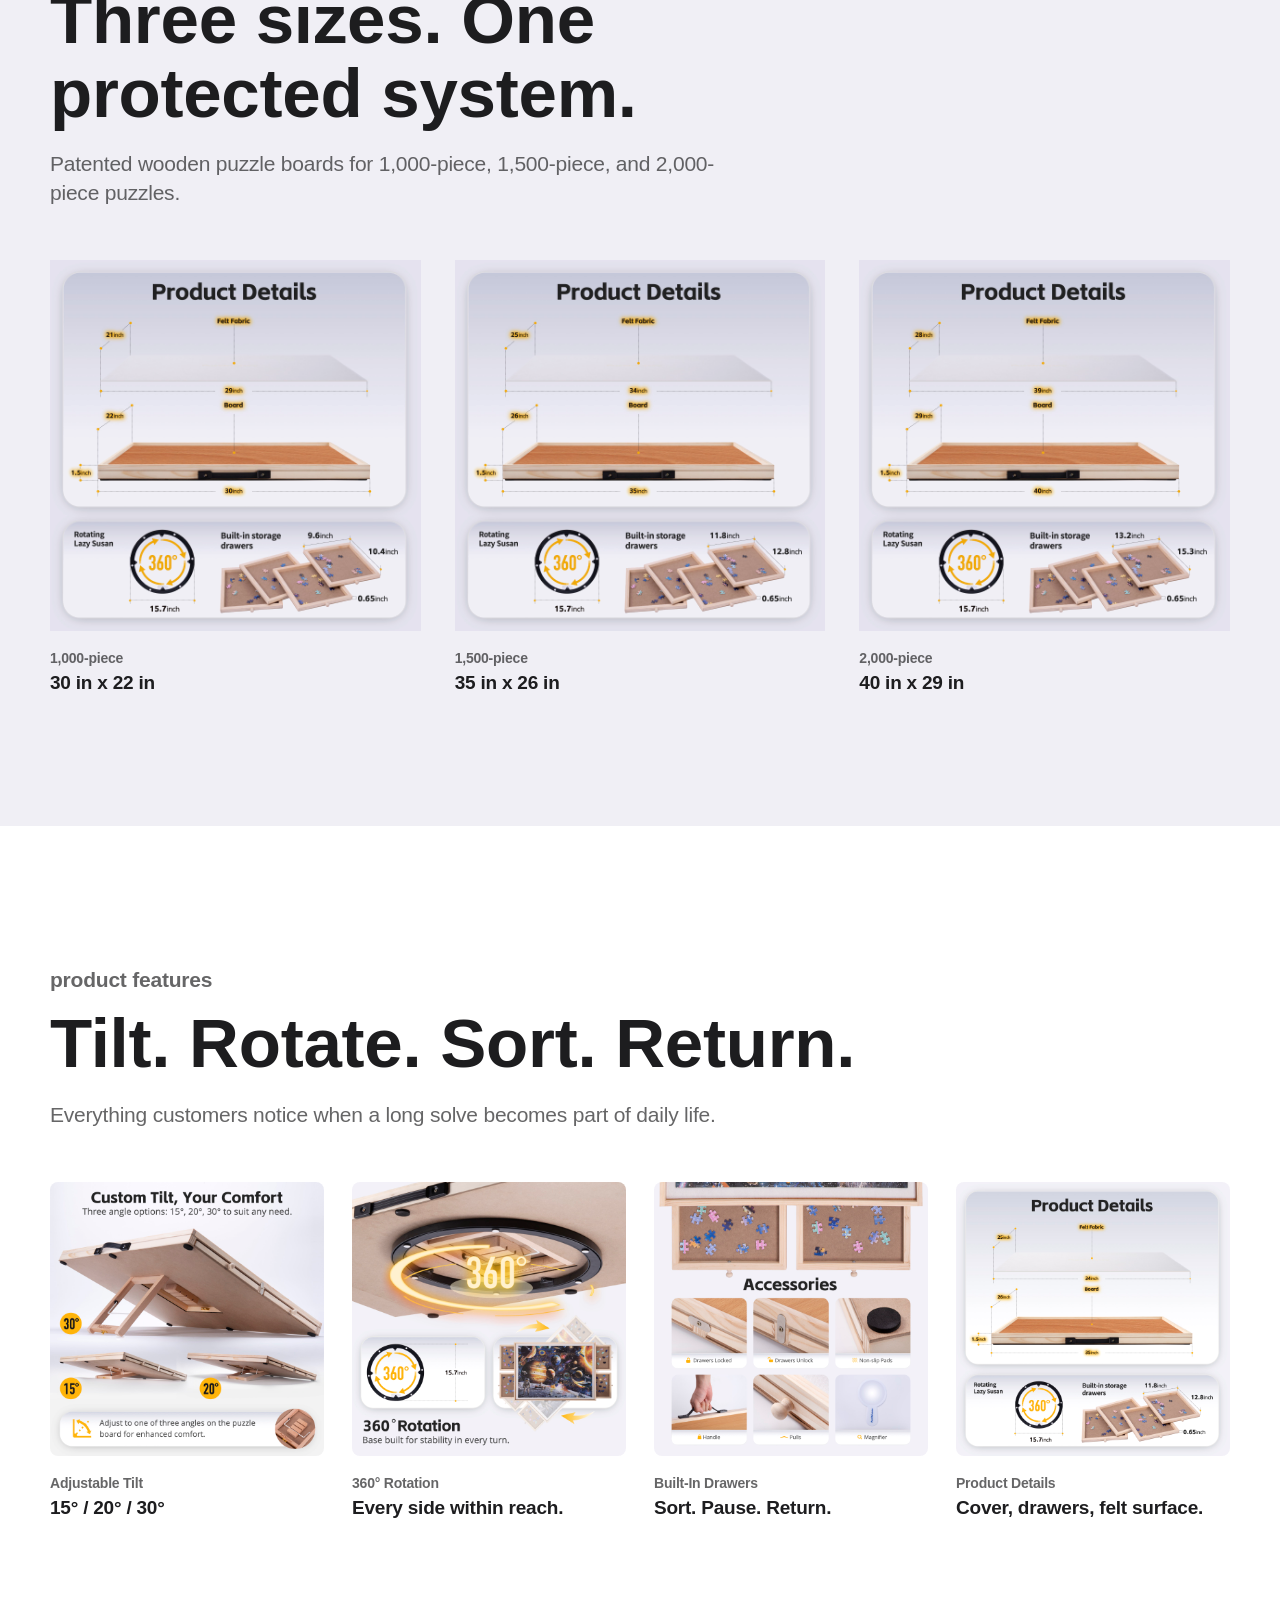
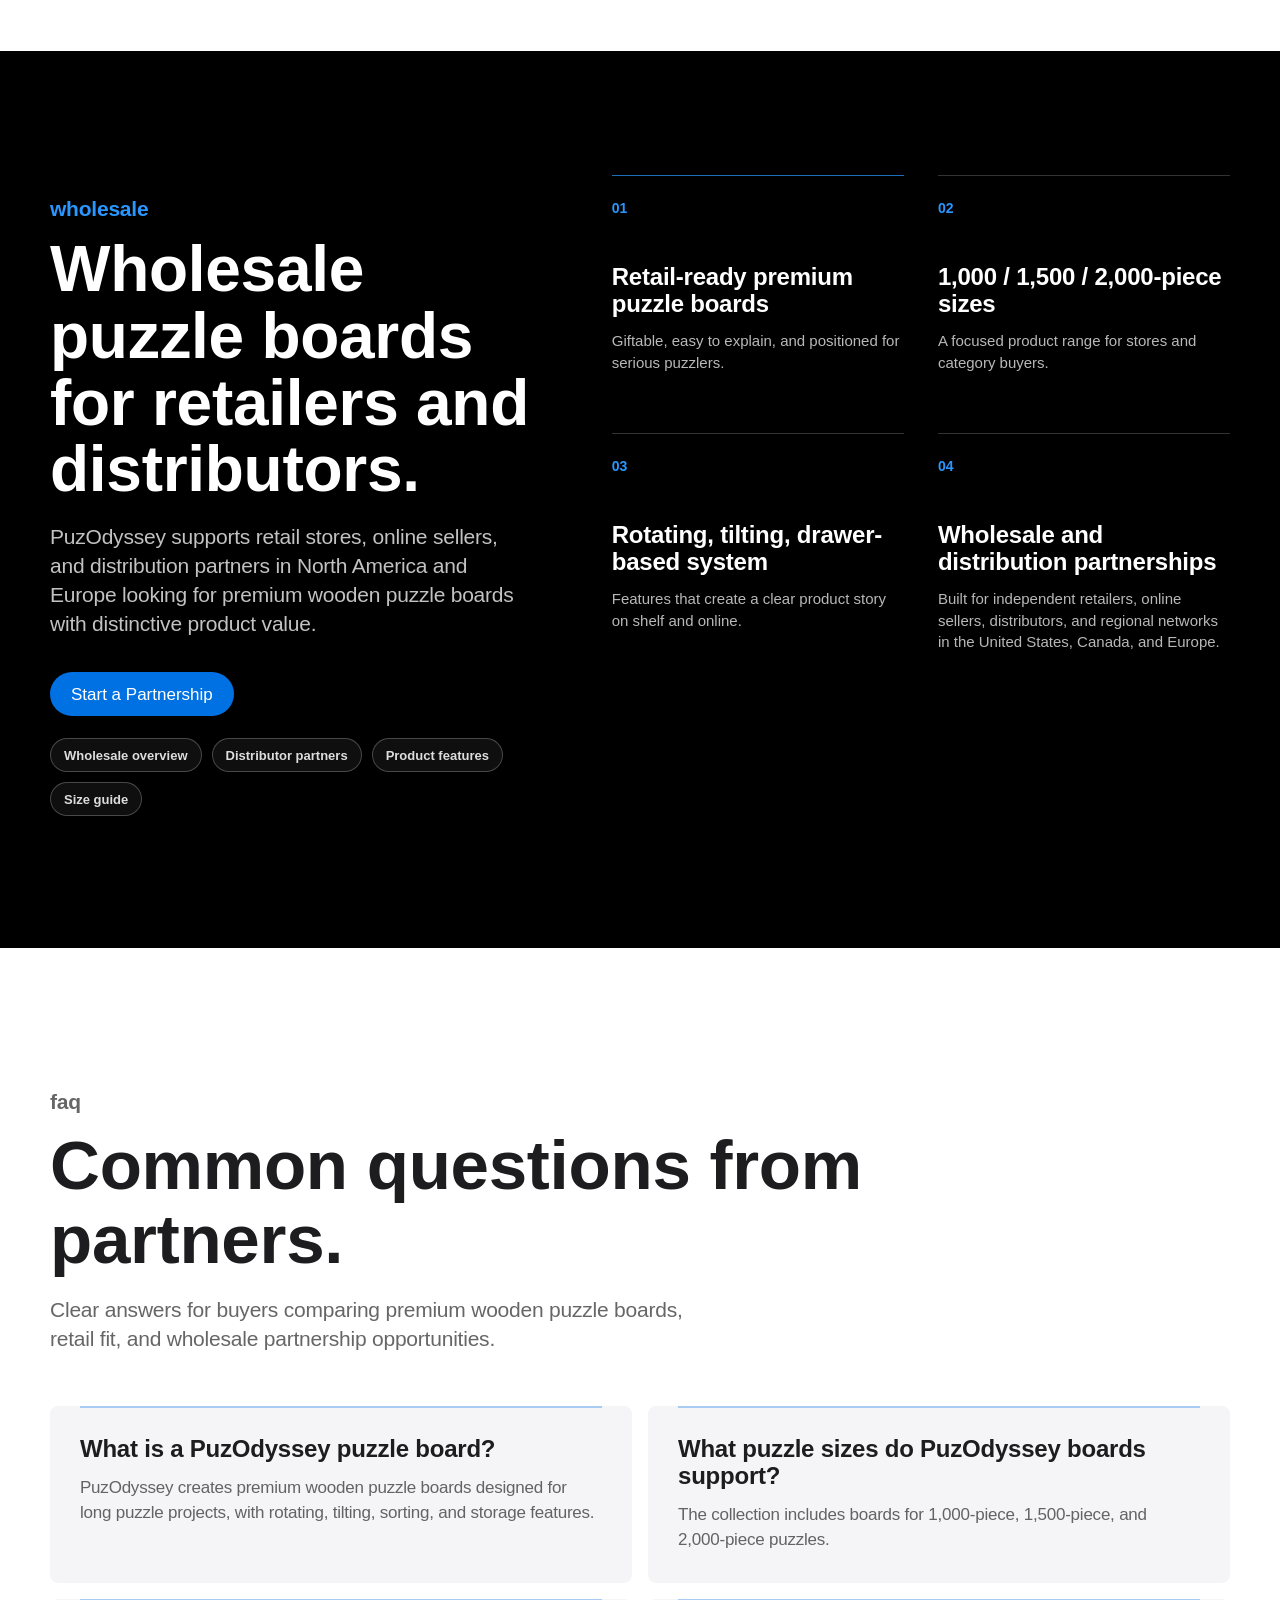
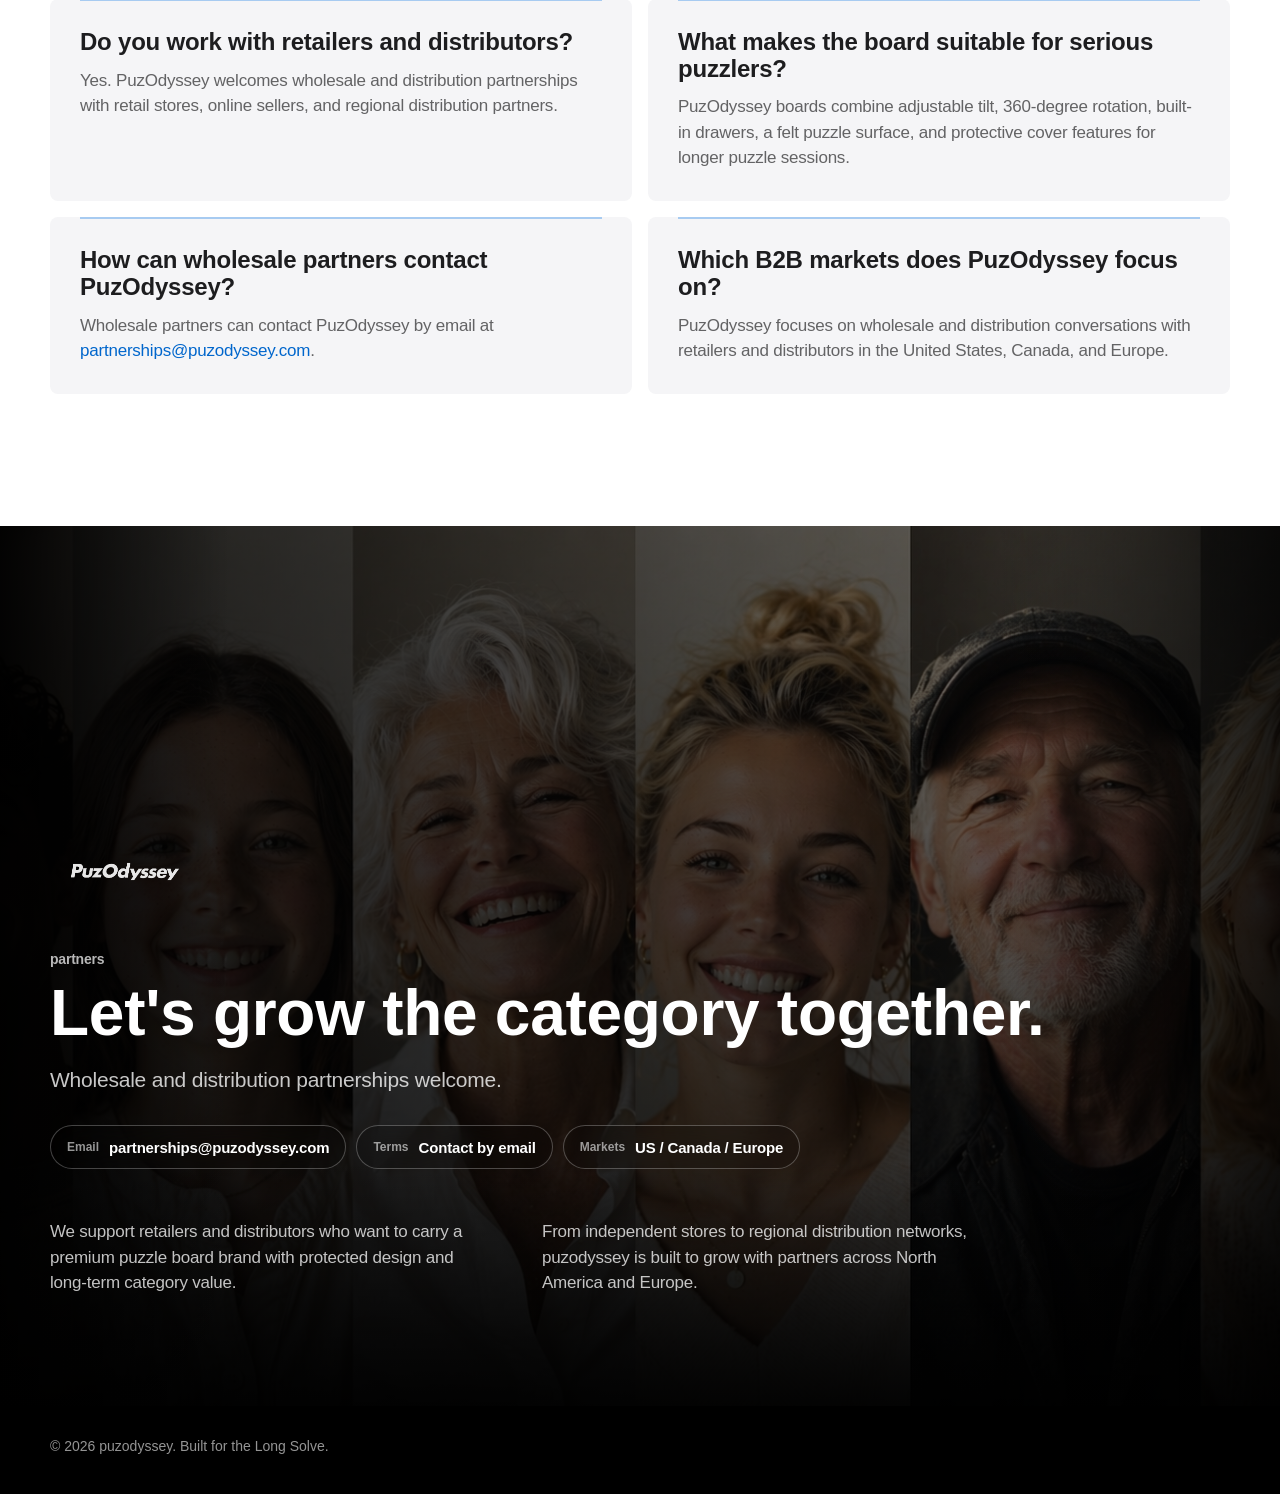
==== commit f3e6427d: "Add B2B GEO pages" ====
--- a/index.html
+++ b/index.html
@@ -11,6 +11,7 @@
     <link rel="canonical" href="https://puzodyssey.com/" />
     <meta name="robots" content="index, follow" />
     <meta name="theme-color" content="#f5f1e8" />
+    <link rel="icon" href="./favicon-48.png" type="image/png" sizes="48x48" />
     <link rel="icon" href="./favicon.svg" type="image/svg+xml" />
     <link rel="icon" href="./favicon.ico" type="image/png" sizes="32x32" />
     <link rel="icon" href="./favicon-64.png" type="image/png" sizes="64x64" />
@@ -99,6 +100,50 @@
     <script type="application/ld+json">
       {
         "@context": "https://schema.org",
+        "@type": "Product",
+        "@id": "https://puzodyssey.com/#product",
+        "name": "PuzOdyssey premium wooden puzzle boards",
+        "brand": {
+          "@id": "https://puzodyssey.com/#organization"
+        },
+        "category": "Wooden puzzle board",
+        "description": "Premium rotating and tilting wooden puzzle boards for 1,000-piece, 1,500-piece, and 2,000-piece puzzles, created for retailers, distributors, and serious puzzlers.",
+        "image": [
+          "https://puzodyssey.com/assets/product/puzodyssey-hero-product.jpg",
+          "https://puzodyssey.com/assets/product/puzodyssey-size-1500.jpg"
+        ],
+        "audience": [
+          {
+            "@type": "BusinessAudience",
+            "audienceType": "Retailers"
+          },
+          {
+            "@type": "BusinessAudience",
+            "audienceType": "Distributors"
+          }
+        ],
+        "additionalProperty": [
+          {
+            "@type": "PropertyValue",
+            "name": "Puzzle sizes",
+            "value": "1,000-piece, 1,500-piece, and 2,000-piece puzzles"
+          },
+          {
+            "@type": "PropertyValue",
+            "name": "Core features",
+            "value": "Adjustable tilt, 360-degree rotation, built-in drawers, felt puzzle surface, and protective cover"
+          },
+          {
+            "@type": "PropertyValue",
+            "name": "Wholesale markets",
+            "value": "United States, Canada, and Europe"
+          }
+        ]
+      }
+    </script>
+    <script type="application/ld+json">
+      {
+        "@context": "https://schema.org",
         "@type": "FAQPage",
         "mainEntity": [
           {
@@ -139,6 +184,14 @@
             "acceptedAnswer": {
               "@type": "Answer",
               "text": "Wholesale partners can contact PuzOdyssey by email at partnerships@puzodyssey.com."
+            }
+          },
+          {
+            "@type": "Question",
+            "name": "Which B2B markets does PuzOdyssey focus on?",
+            "acceptedAnswer": {
+              "@type": "Answer",
+              "text": "PuzOdyssey focuses on wholesale and distribution conversations with retailers and distributors in the United States, Canada, and Europe."
             }
           }
         ]
@@ -417,11 +470,17 @@
             <h2>Wholesale puzzle boards for retailers and distributors.</h2>
             <p>
               PuzOdyssey supports retail stores, online sellers, and distribution
-              partners looking for premium wooden puzzle boards with distinctive
-              product value.
+              partners in North America and Europe looking for premium wooden
+              puzzle boards with distinctive product value.
             </p>
 
             <a class="button button-primary" href="#partners">Start a Partnership</a>
+            <div class="geo-link-row" aria-label="B2B buyer resources">
+              <a href="./wholesale-puzzle-boards.html">Wholesale overview</a>
+              <a href="./puzzle-board-distributor.html">Distributor partners</a>
+              <a href="./rotating-tilting-puzzle-board.html">Product features</a>
+              <a href="./puzzle-board-sizes.html">Size guide</a>
+            </div>
           </div>
 
           <div class="wholesale-points" aria-label="Wholesale highlights">
@@ -443,7 +502,10 @@
             <article>
               <span>04</span>
               <strong>Wholesale and distribution partnerships</strong>
-              <p>Built for independent retailers, online sellers, and regional networks.</p>
+              <p>
+                Built for independent retailers, online sellers, distributors,
+                and regional networks in the United States, Canada, and Europe.
+              </p>
             </article>
           </div>
         </div>
@@ -495,6 +557,14 @@
               <p>
                 Wholesale partners can contact PuzOdyssey by email at
                 <a href="mailto:partnerships@puzodyssey.com">partnerships@puzodyssey.com</a>.
+              </p>
+            </article>
+            <article>
+              <h3>Which B2B markets does PuzOdyssey focus on?</h3>
+              <p>
+                PuzOdyssey focuses on wholesale and distribution conversations
+                with retailers and distributors in the United States, Canada,
+                and Europe.
               </p>
             </article>
           </div>
@@ -535,12 +605,12 @@
                 <strong>partnerships@puzodyssey.com</strong>
               </a>
               <div class="partner-contact">
-                <span>WhatsApp</span>
-                <strong>+1 (add number)</strong>
+                <span>Terms</span>
+                <strong>Contact by email</strong>
               </div>
               <div class="partner-contact">
-                <span>WeChat</span>
-                <strong>add WeChat ID</strong>
+                <span>Markets</span>
+                <strong>US / Canada / Europe</strong>
               </div>
             </div>
           </div>
@@ -552,7 +622,8 @@
             </p>
             <p>
               From independent stores to regional distribution networks,
-              puzodyssey is built to grow with partners.
+              puzodyssey is built to grow with partners across North America
+              and Europe.
             </p>
           </div>
         </div>
--- a/styles.css
+++ b/styles.css
@@ -517,6 +517,34 @@
   margin-top: 34px;
 }
 
+.geo-link-row {
+  max-width: 600px;
+  margin-top: 22px;
+  display: flex;
+  flex-wrap: wrap;
+  gap: 10px;
+}
+
+.geo-link-row a {
+  display: inline-flex;
+  min-height: 34px;
+  align-items: center;
+  padding: 0 13px;
+  border: 1px solid rgba(255, 255, 255, 0.24);
+  border-radius: var(--pill);
+  color: rgba(255, 255, 255, 0.86);
+  font-size: 13px;
+  font-weight: 600;
+  line-height: 1;
+  background: rgba(255, 255, 255, 0.06);
+}
+
+.geo-link-row a:hover,
+.geo-link-row a:focus-visible {
+  color: var(--white);
+  border-color: rgba(255, 255, 255, 0.42);
+}
+
 .wholesale-copy .button-secondary {
   color: var(--white);
   border-color: rgba(255, 255, 255, 0.34);
@@ -736,6 +764,117 @@
   background: var(--black);
 }
 
+.info-hero {
+  padding: 118px 0 104px;
+  background: var(--white);
+}
+
+.info-hero-grid {
+  display: grid;
+  grid-template-columns: minmax(0, 0.92fr) minmax(0, 1.08fr);
+  gap: 68px;
+  align-items: center;
+}
+
+.info-hero-copy h1 {
+  max-width: 12ch;
+  margin-top: 12px;
+  font-size: clamp(54px, 6vw, 82px);
+  line-height: 1.04;
+}
+
+.info-hero-copy p:not(.eyebrow) {
+  max-width: 680px;
+  margin-top: 18px;
+  color: var(--muted);
+  font-size: 21px;
+  line-height: 1.42;
+  letter-spacing: -0.22px;
+}
+
+.info-hero-image {
+  margin: 0;
+}
+
+.info-hero-image img {
+  width: 100%;
+  height: auto;
+  border-radius: var(--radius);
+  mix-blend-mode: multiply;
+}
+
+.info-section {
+  padding: 112px 0 124px;
+  background: var(--panel-gray);
+}
+
+.info-section-light {
+  background: var(--gray);
+}
+
+.info-layout {
+  display: grid;
+  grid-template-columns: minmax(0, 0.88fr) minmax(0, 1.12fr);
+  gap: 74px;
+  align-items: start;
+}
+
+.info-layout h2 {
+  margin-top: 12px;
+  font-size: clamp(42px, 4.8vw, 66px);
+  line-height: 1.06;
+}
+
+.info-copy {
+  display: grid;
+  gap: 22px;
+}
+
+.info-copy p {
+  color: var(--muted);
+  font-size: 21px;
+  line-height: 1.42;
+  letter-spacing: -0.22px;
+}
+
+.info-card-grid {
+  margin-top: 52px;
+  display: grid;
+  grid-template-columns: repeat(4, minmax(0, 1fr));
+  gap: 28px;
+}
+
+.info-card-grid article {
+  min-height: 236px;
+  padding: 24px;
+  border-radius: var(--radius);
+  background: var(--white);
+}
+
+.info-card-grid span {
+  display: block;
+  color: var(--blue-dark);
+  font-size: 14px;
+  font-weight: 600;
+}
+
+.info-card-grid strong {
+  display: block;
+  margin-top: 42px;
+  color: var(--near-black);
+  font-size: 23px;
+  font-weight: 600;
+  line-height: 1.12;
+  letter-spacing: -0.22px;
+}
+
+.info-card-grid p {
+  margin-top: 12px;
+  color: var(--muted);
+  font-size: 15px;
+  line-height: 1.43;
+}
+
 .footer-inner {
   padding: 30px 0 38px;
 }
@@ -800,6 +939,9 @@
   .wholesale-layout,
   .wholesale-points,
   .faq-list,
+  .info-hero-grid,
+  .info-layout,
+  .info-card-grid,
   .partner-content,
   .partner-copy {
     grid-template-columns: repeat(2, minmax(0, 1fr));
@@ -883,6 +1025,8 @@
   }
 
   .hero-copy p,
+  .info-hero-copy p:not(.eyebrow),
+  .info-copy p,
   .scene-copy p:not(.eyebrow),
   .section-heading p,
   .wholesale-copy p,
@@ -913,6 +1057,9 @@
   .wholesale-layout,
   .wholesale-points,
   .faq-list,
+  .info-hero-grid,
+  .info-layout,
+  .info-card-grid,
   .partner-content,
   .partner-copy {
     grid-template-columns: 1fr;
@@ -923,9 +1070,30 @@
   .collection-scene,
   .feature-scene,
   .wholesale-scene,
+  .info-hero,
+  .info-section,
   .faq-scene {
     min-height: auto;
     padding: 86px 0;
+  }
+
+  .info-hero-grid,
+  .info-layout {
+    gap: 42px;
+  }
+
+  .info-hero-copy h1,
+  .info-layout h2 {
+    font-size: 46px;
+    max-width: 100%;
+  }
+
+  .info-card-grid article {
+    min-height: 0;
+  }
+
+  .info-card-grid strong {
+    margin-top: 28px;
   }
 
   .value-strip article {
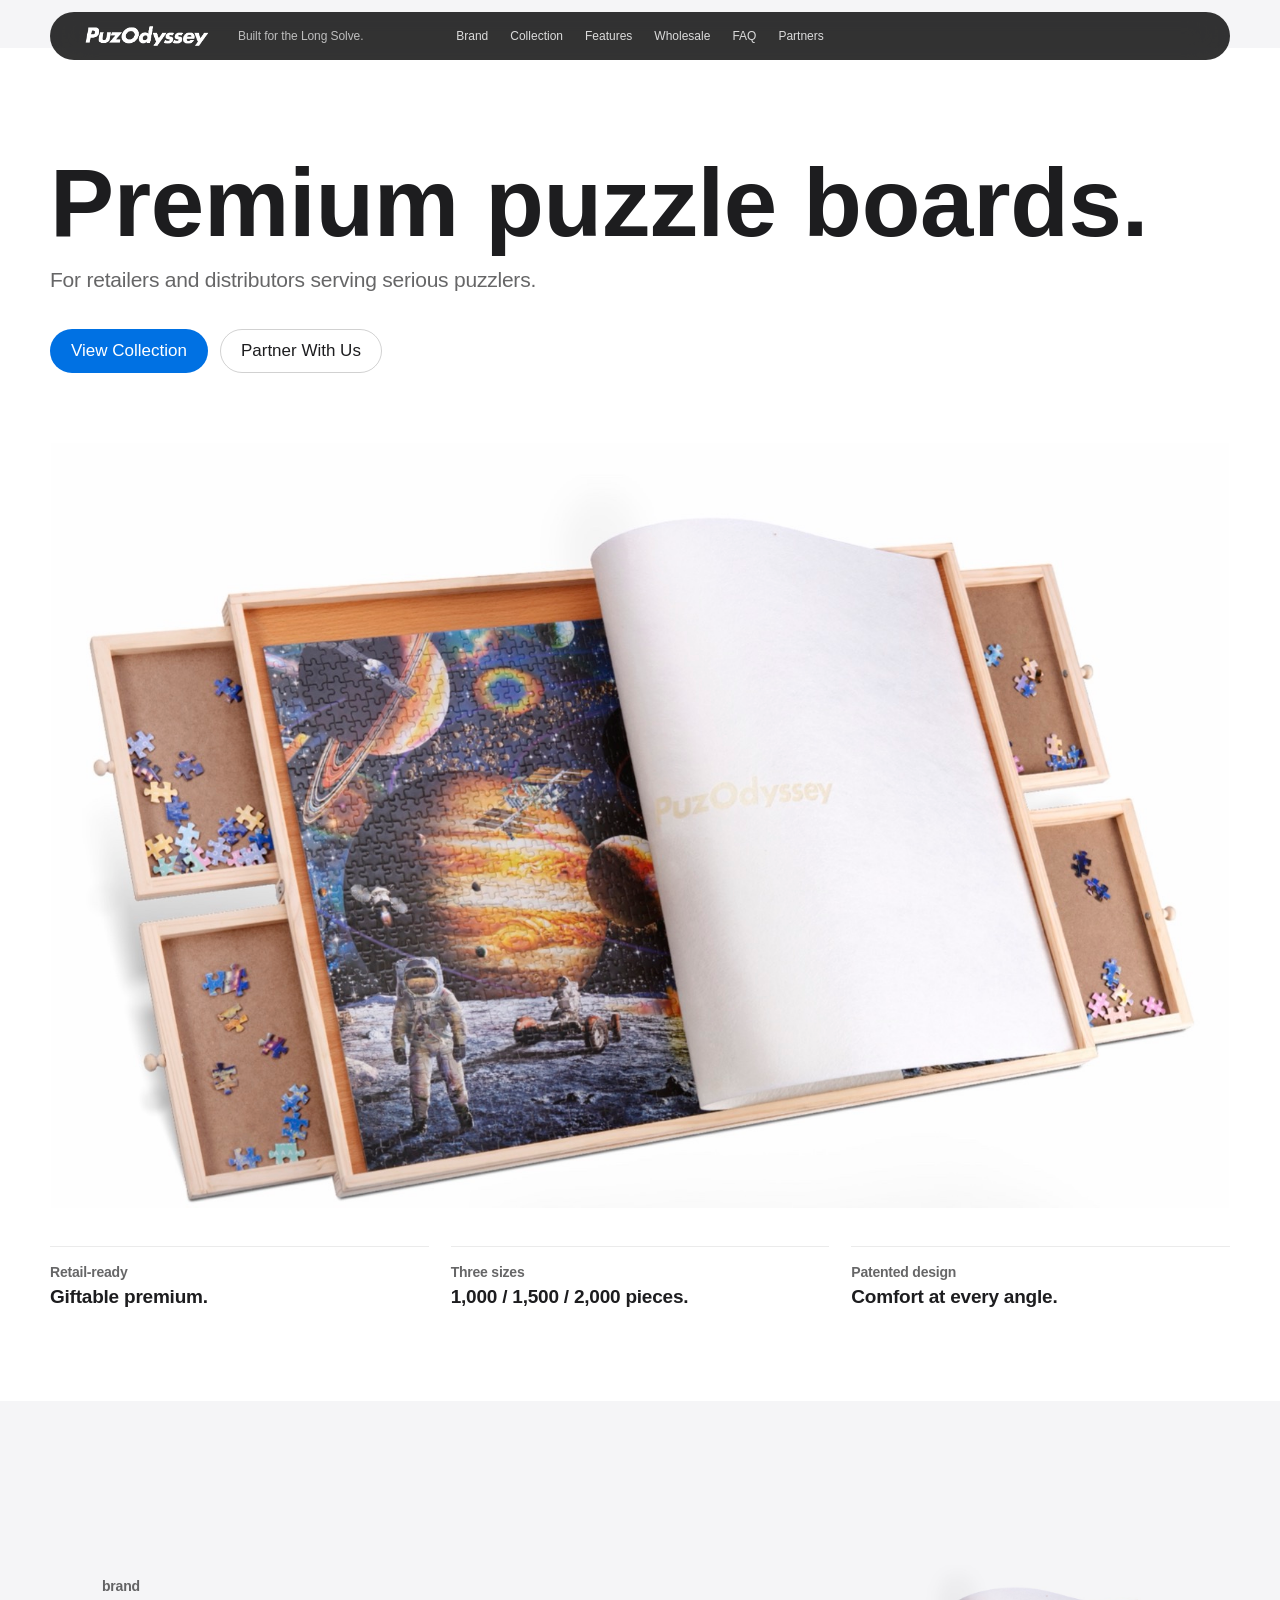
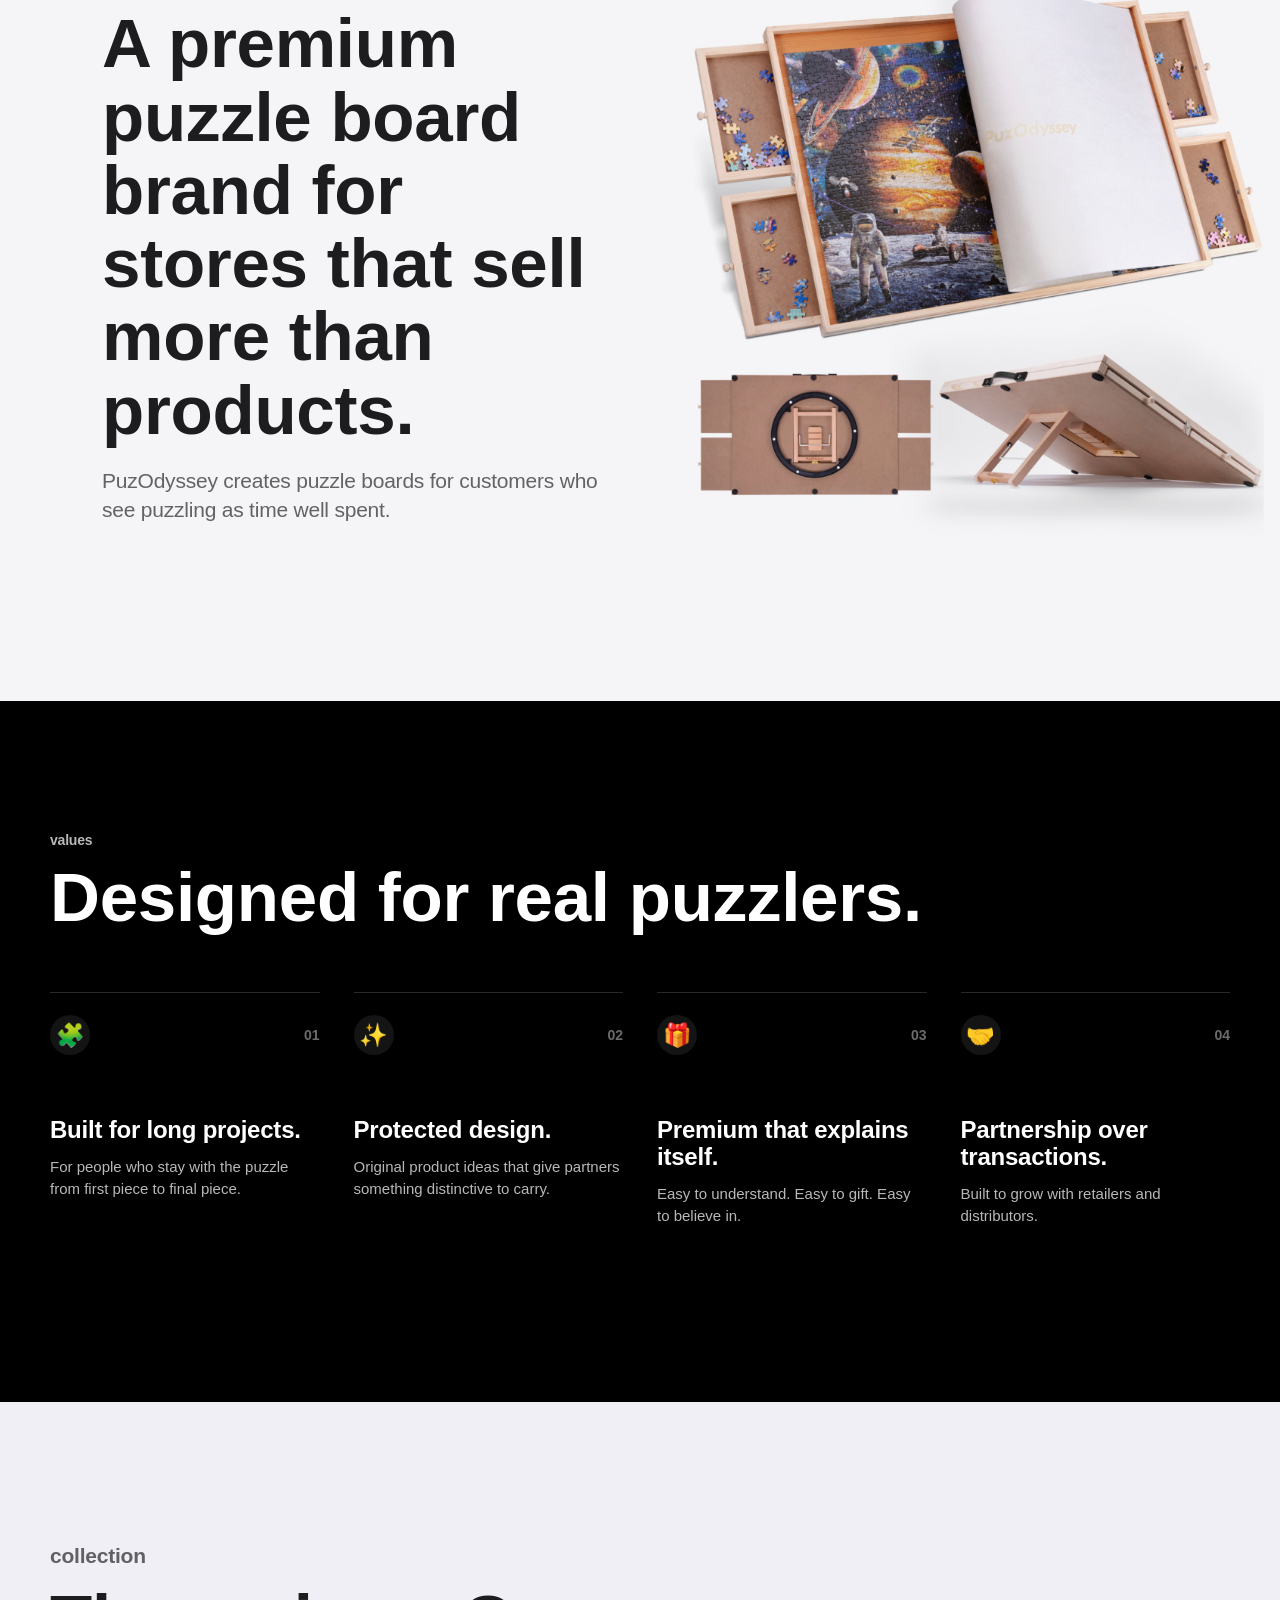
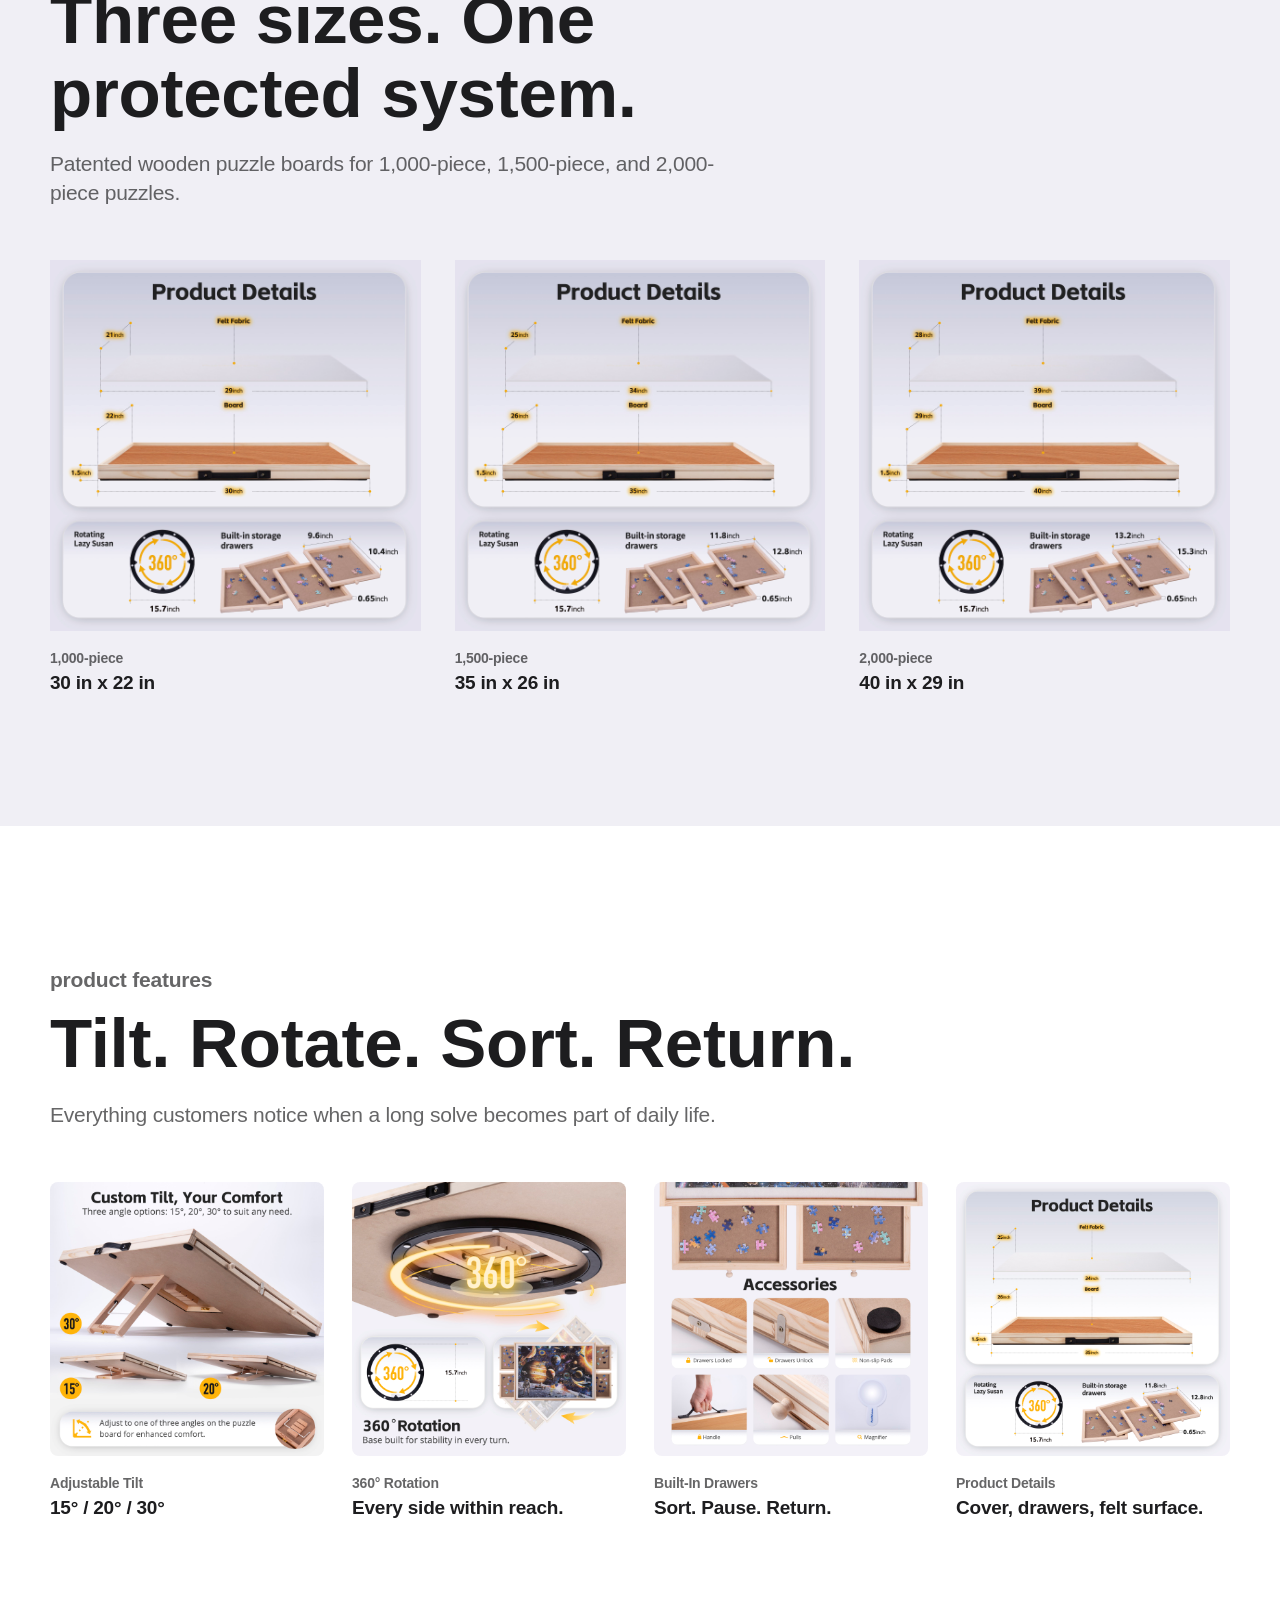
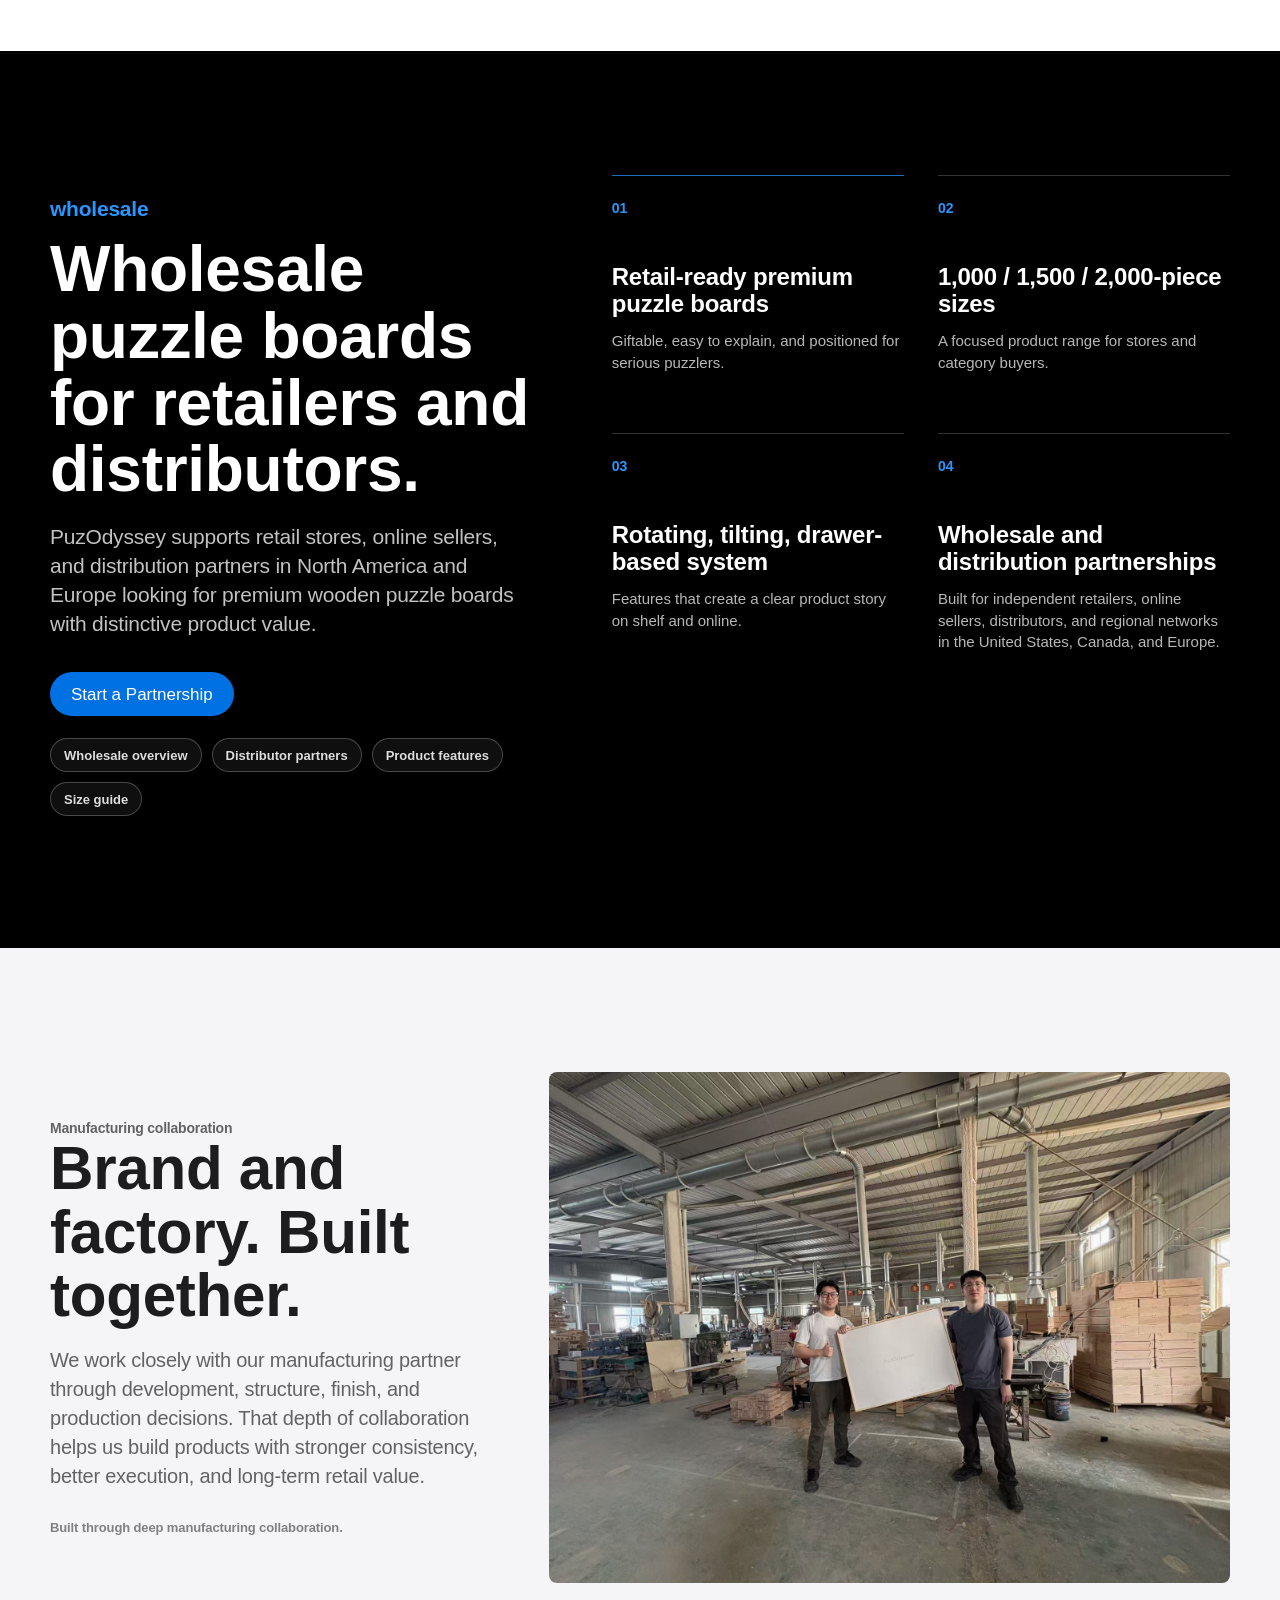
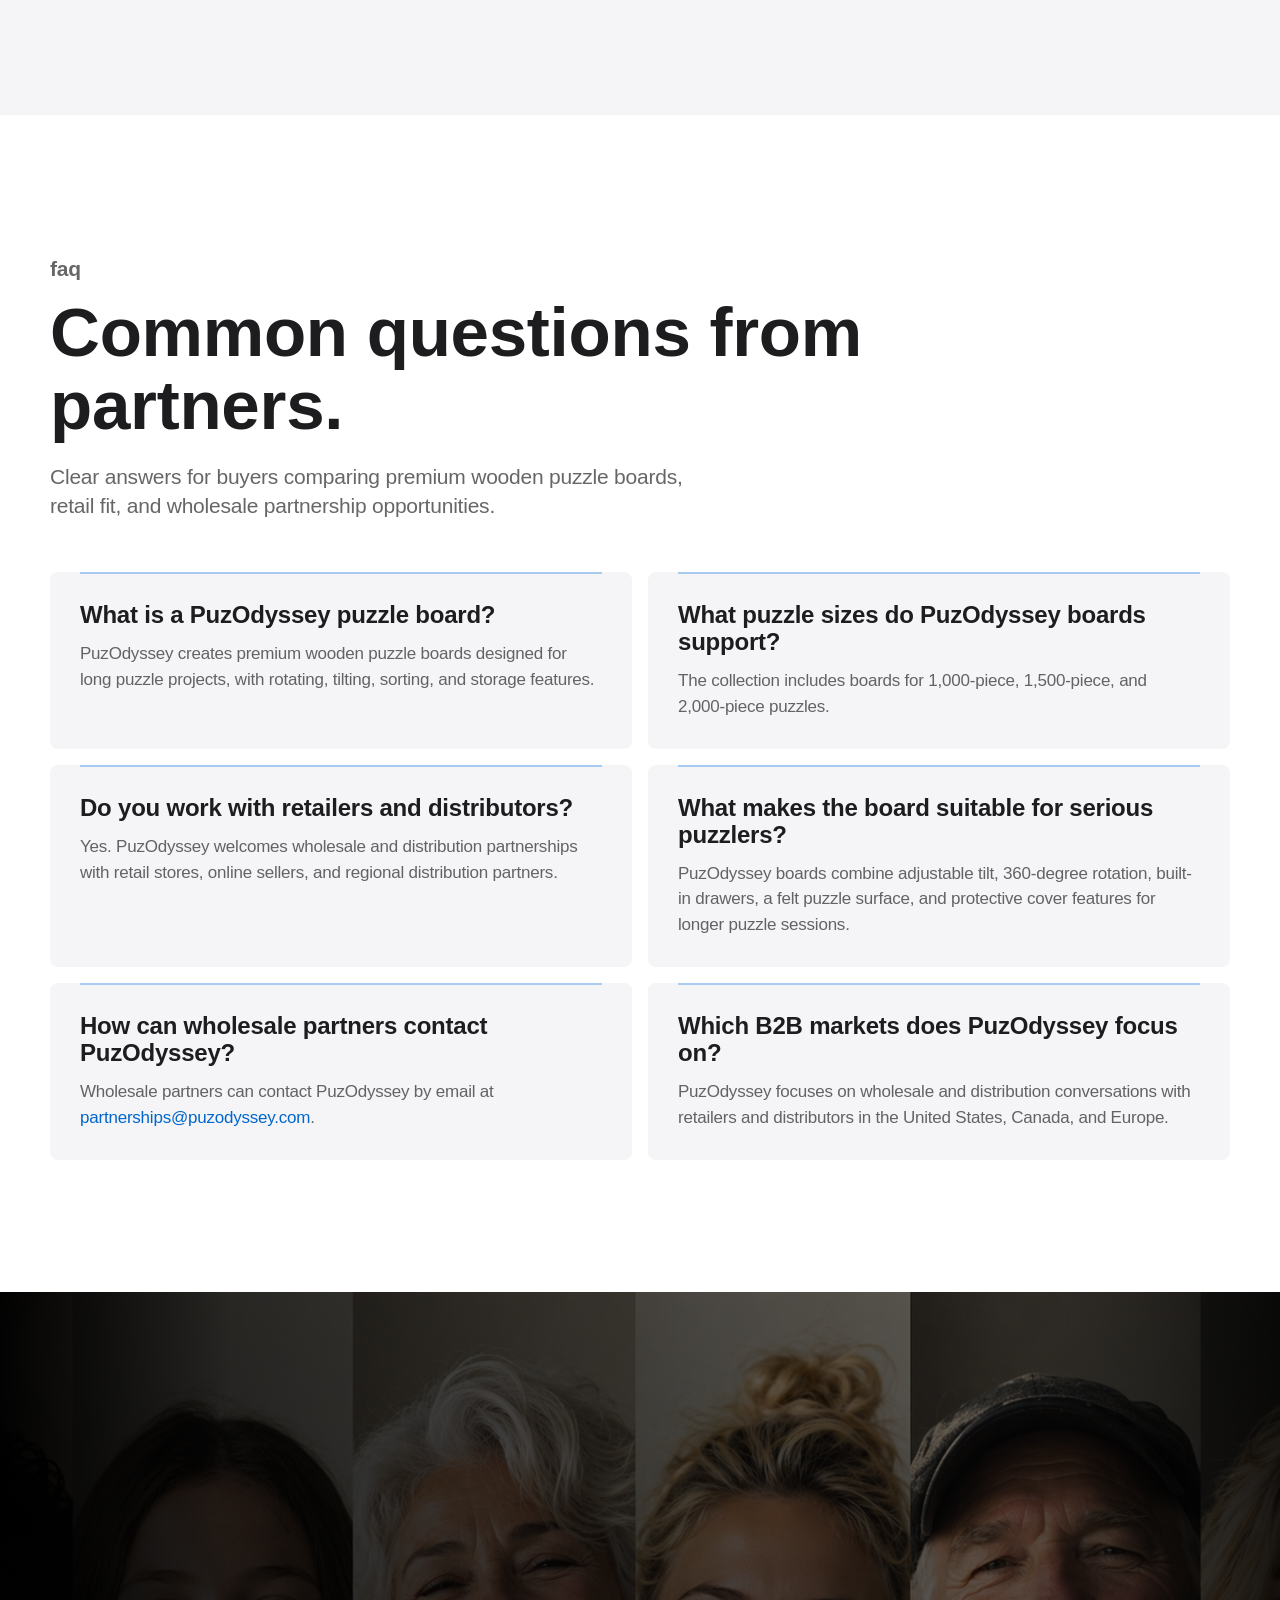
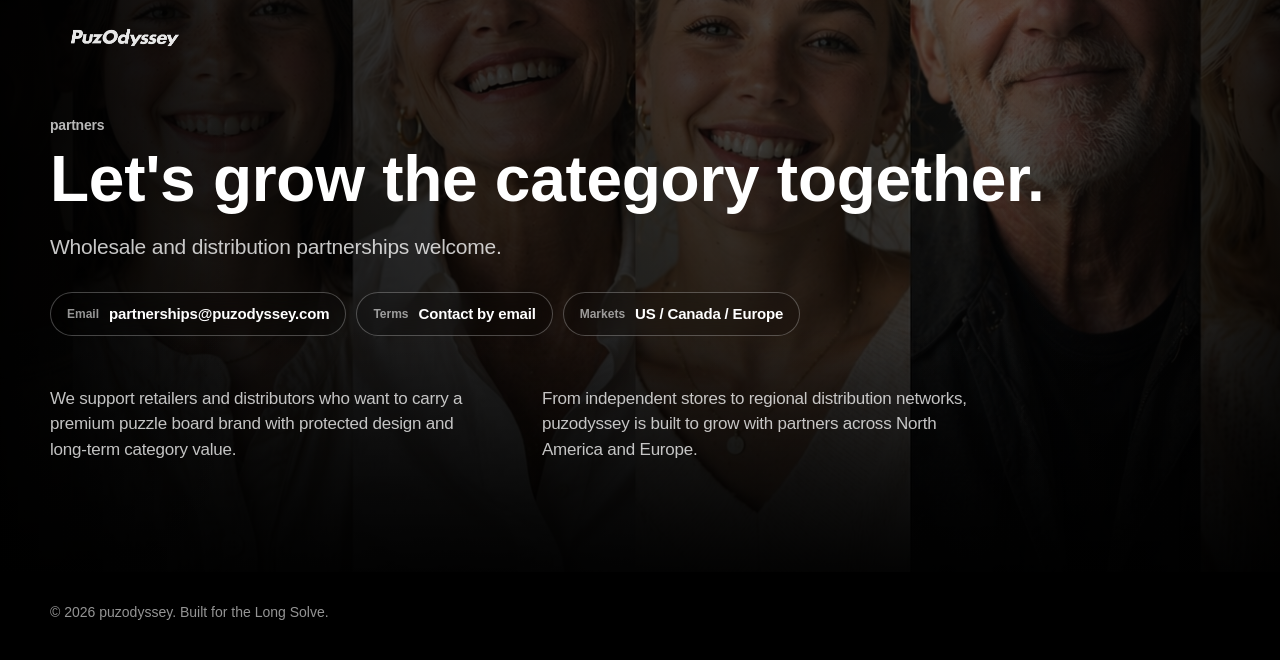
==== commit 296370bb: "Launch manufacturing collaboration update" ====
--- a/index.html
+++ b/index.html
@@ -100,43 +100,34 @@
     <script type="application/ld+json">
       {
         "@context": "https://schema.org",
-        "@type": "Product",
-        "@id": "https://puzodyssey.com/#product",
-        "name": "PuzOdyssey premium wooden puzzle boards",
-        "brand": {
-          "@id": "https://puzodyssey.com/#organization"
-        },
-        "category": "Wooden puzzle board",
-        "description": "Premium rotating and tilting wooden puzzle boards for 1,000-piece, 1,500-piece, and 2,000-piece puzzles, created for retailers, distributors, and serious puzzlers.",
-        "image": [
-          "https://puzodyssey.com/assets/product/puzodyssey-hero-product.jpg",
-          "https://puzodyssey.com/assets/product/puzodyssey-size-1500.jpg"
-        ],
-        "audience": [
-          {
-            "@type": "BusinessAudience",
-            "audienceType": "Retailers"
-          },
-          {
-            "@type": "BusinessAudience",
-            "audienceType": "Distributors"
-          }
-        ],
-        "additionalProperty": [
-          {
-            "@type": "PropertyValue",
-            "name": "Puzzle sizes",
-            "value": "1,000-piece, 1,500-piece, and 2,000-piece puzzles"
-          },
-          {
-            "@type": "PropertyValue",
-            "name": "Core features",
-            "value": "Adjustable tilt, 360-degree rotation, built-in drawers, felt puzzle surface, and protective cover"
-          },
-          {
-            "@type": "PropertyValue",
-            "name": "Wholesale markets",
-            "value": "United States, Canada, and Europe"
+        "@type": "ItemList",
+        "@id": "https://puzodyssey.com/#collection-list",
+        "name": "PuzOdyssey wholesale puzzle board collection",
+        "description": "A B2B overview of premium rotating and tilting wooden puzzle board resources for retailers and distributors.",
+        "itemListElement": [
+          {
+            "@type": "ListItem",
+            "position": 1,
+            "name": "Wholesale puzzle boards",
+            "url": "https://puzodyssey.com/wholesale-puzzle-boards.html"
+          },
+          {
+            "@type": "ListItem",
+            "position": 2,
+            "name": "Puzzle board distributor partnerships",
+            "url": "https://puzodyssey.com/puzzle-board-distributor.html"
+          },
+          {
+            "@type": "ListItem",
+            "position": 3,
+            "name": "Rotating and tilting puzzle board features",
+            "url": "https://puzodyssey.com/rotating-tilting-puzzle-board.html"
+          },
+          {
+            "@type": "ListItem",
+            "position": 4,
+            "name": "Puzzle board sizes",
+            "url": "https://puzodyssey.com/puzzle-board-sizes.html"
           }
         ]
       }
@@ -197,7 +188,7 @@
         ]
       }
     </script>
-    <link rel="stylesheet" href="./styles.css?v=20260422-nav-no-partner" />
+    <link rel="stylesheet" href="./styles.css?v=20260426-manufacturing" />
   </head>
   <body>
     <header class="site-header">
@@ -511,6 +502,35 @@
         </div>
       </section>
 
+      <section class="manufacturing-scene reveal" id="manufacturing">
+        <div class="section-inner manufacturing-layout">
+          <div class="manufacturing-copy">
+            <p class="eyebrow">Manufacturing collaboration</p>
+            <h2>Brand and factory. Built together.</h2>
+            <p>
+              We work closely with our manufacturing partner through development,
+              structure, finish, and production decisions. That depth of
+              collaboration helps us build products with stronger consistency,
+              better execution, and long-term retail value.
+            </p>
+            <p class="manufacturing-caption">
+              Built through deep manufacturing collaboration.
+            </p>
+          </div>
+
+          <figure class="manufacturing-image">
+            <img
+              src="./assets/factory/manufacturing-collaboration.jpg?v=20260426-factory"
+              alt="PuzOdyssey founders with a puzzle board inside their manufacturing partner factory"
+              width="1706"
+              height="1280"
+              loading="lazy"
+              decoding="async"
+            />
+          </figure>
+        </div>
+      </section>
+
       <section class="faq-scene reveal" id="faq">
         <div class="section-inner">
           <div class="section-heading">
--- a/styles.css
+++ b/styles.css
@@ -590,6 +590,57 @@
   line-height: 1.43;
 }
 
+.manufacturing-scene {
+  padding: 124px 0 132px;
+  background: var(--gray);
+}
+
+.manufacturing-layout {
+  display: grid;
+  grid-template-columns: minmax(0, 0.78fr) minmax(0, 1.22fr);
+  gap: 64px;
+  align-items: center;
+}
+
+.manufacturing-copy h2 {
+  max-width: 13ch;
+  color: var(--near-black);
+  font-size: clamp(44px, 4.7vw, 64px);
+  line-height: 1.06;
+}
+
+.manufacturing-copy p:not(.eyebrow):not(.manufacturing-caption) {
+  max-width: 540px;
+  margin-top: 18px;
+  color: var(--muted);
+  font-size: 20px;
+  line-height: 1.45;
+  letter-spacing: -0.22px;
+}
+
+.manufacturing-caption {
+  margin-top: 28px;
+  color: rgba(29, 29, 31, 0.54);
+  font-size: 13px;
+  font-weight: 600;
+  line-height: 1.35;
+  letter-spacing: -0.12px;
+}
+
+.manufacturing-image {
+  margin: 0;
+}
+
+.manufacturing-image img {
+  width: 100%;
+  height: auto;
+  aspect-ratio: 4 / 3;
+  object-fit: cover;
+  object-position: center 42%;
+  border-radius: var(--radius);
+  filter: saturate(0.88) contrast(0.98) brightness(0.99);
+}
+
 .faq-scene {
   padding: 120px 0 132px;
   background: var(--white);
@@ -937,6 +988,7 @@
   .value-strip,
   .feature-grid,
   .wholesale-layout,
+  .manufacturing-layout,
   .wholesale-points,
   .faq-list,
   .info-hero-grid,
@@ -1030,6 +1082,7 @@
   .scene-copy p:not(.eyebrow),
   .section-heading p,
   .wholesale-copy p,
+  .manufacturing-copy p:not(.eyebrow):not(.manufacturing-caption),
   .partner-lead,
   .value-strip p,
   .wholesale-points p,
@@ -1055,6 +1108,7 @@
   .value-strip,
   .feature-grid,
   .wholesale-layout,
+  .manufacturing-layout,
   .wholesale-points,
   .faq-list,
   .info-hero-grid,
@@ -1070,6 +1124,7 @@
   .collection-scene,
   .feature-scene,
   .wholesale-scene,
+  .manufacturing-scene,
   .info-hero,
   .info-section,
   .faq-scene {
@@ -1108,6 +1163,19 @@
     margin-top: 30px;
   }
 
+  .manufacturing-layout {
+    gap: 42px;
+  }
+
+  .manufacturing-copy h2 {
+    max-width: 100%;
+    font-size: 44px;
+  }
+
+  .manufacturing-caption {
+    margin-top: 20px;
+  }
+
   .value-top {
     margin-bottom: 30px;
   }
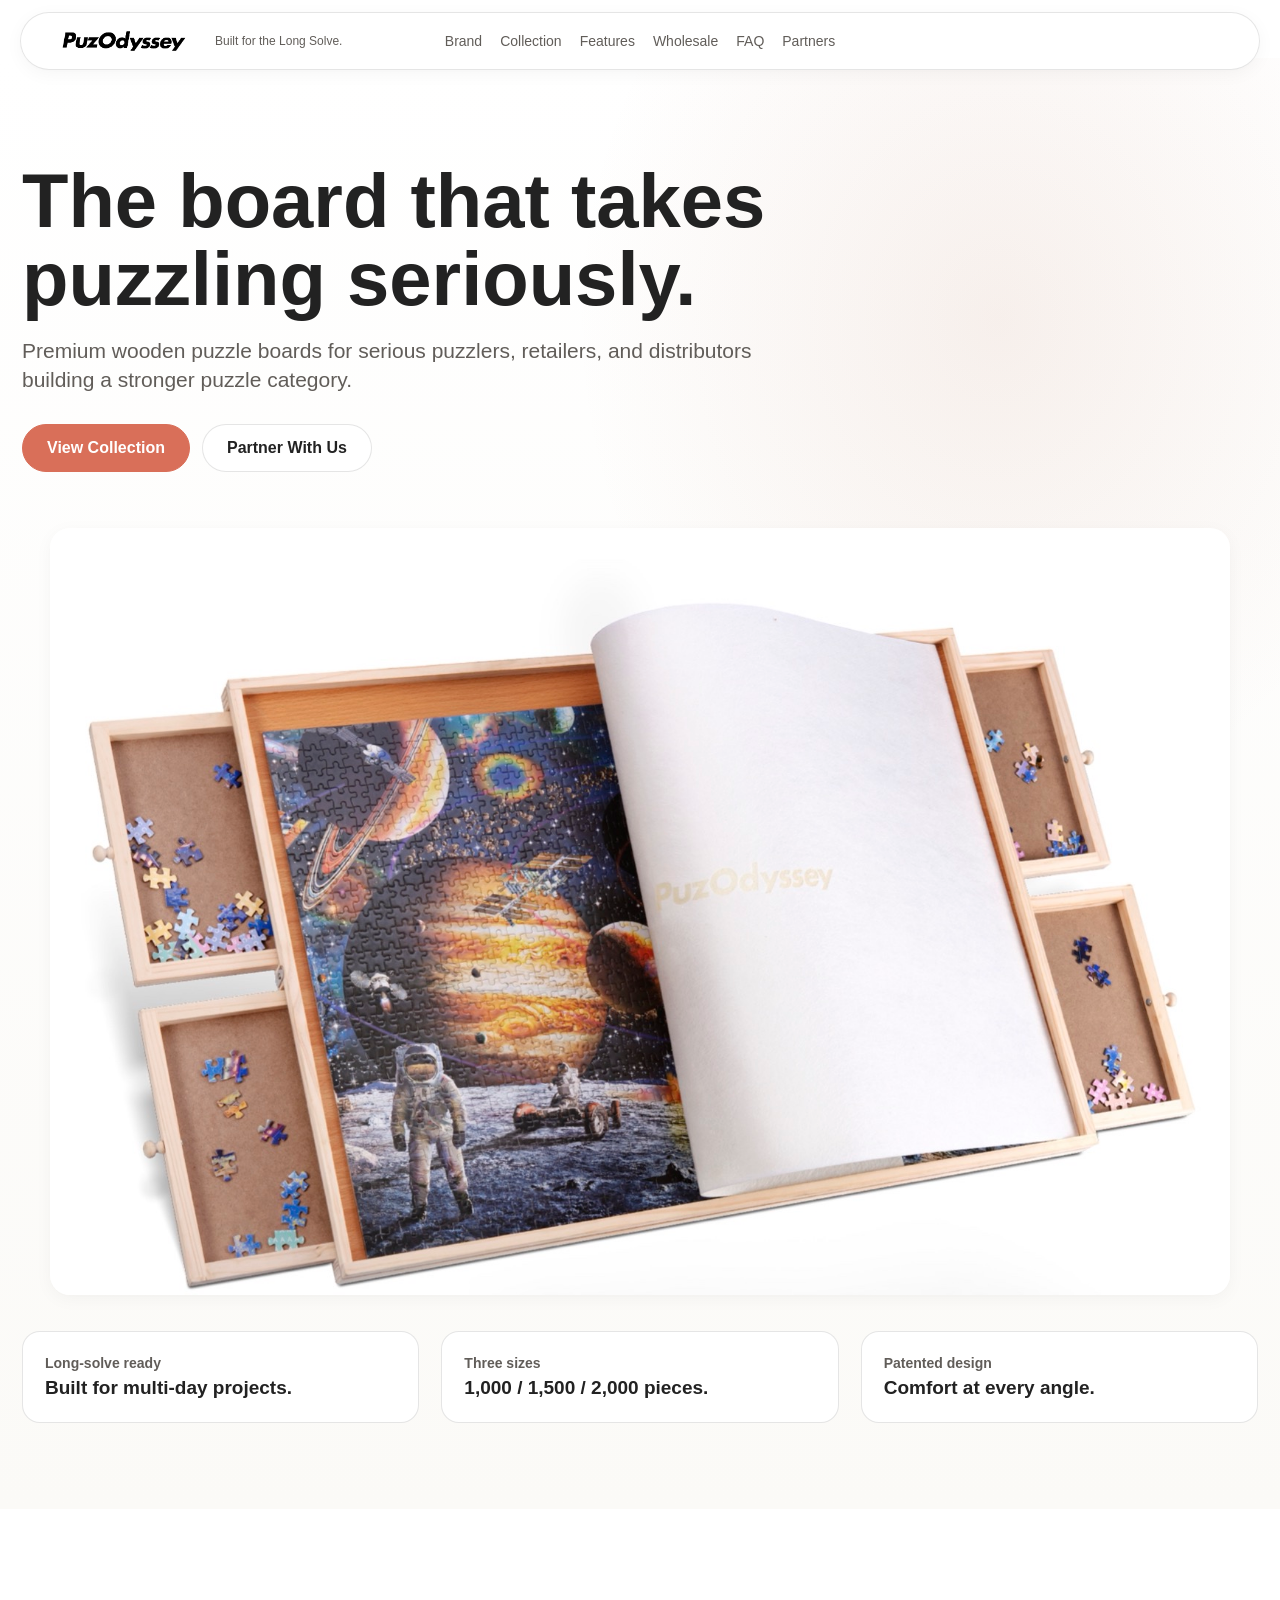
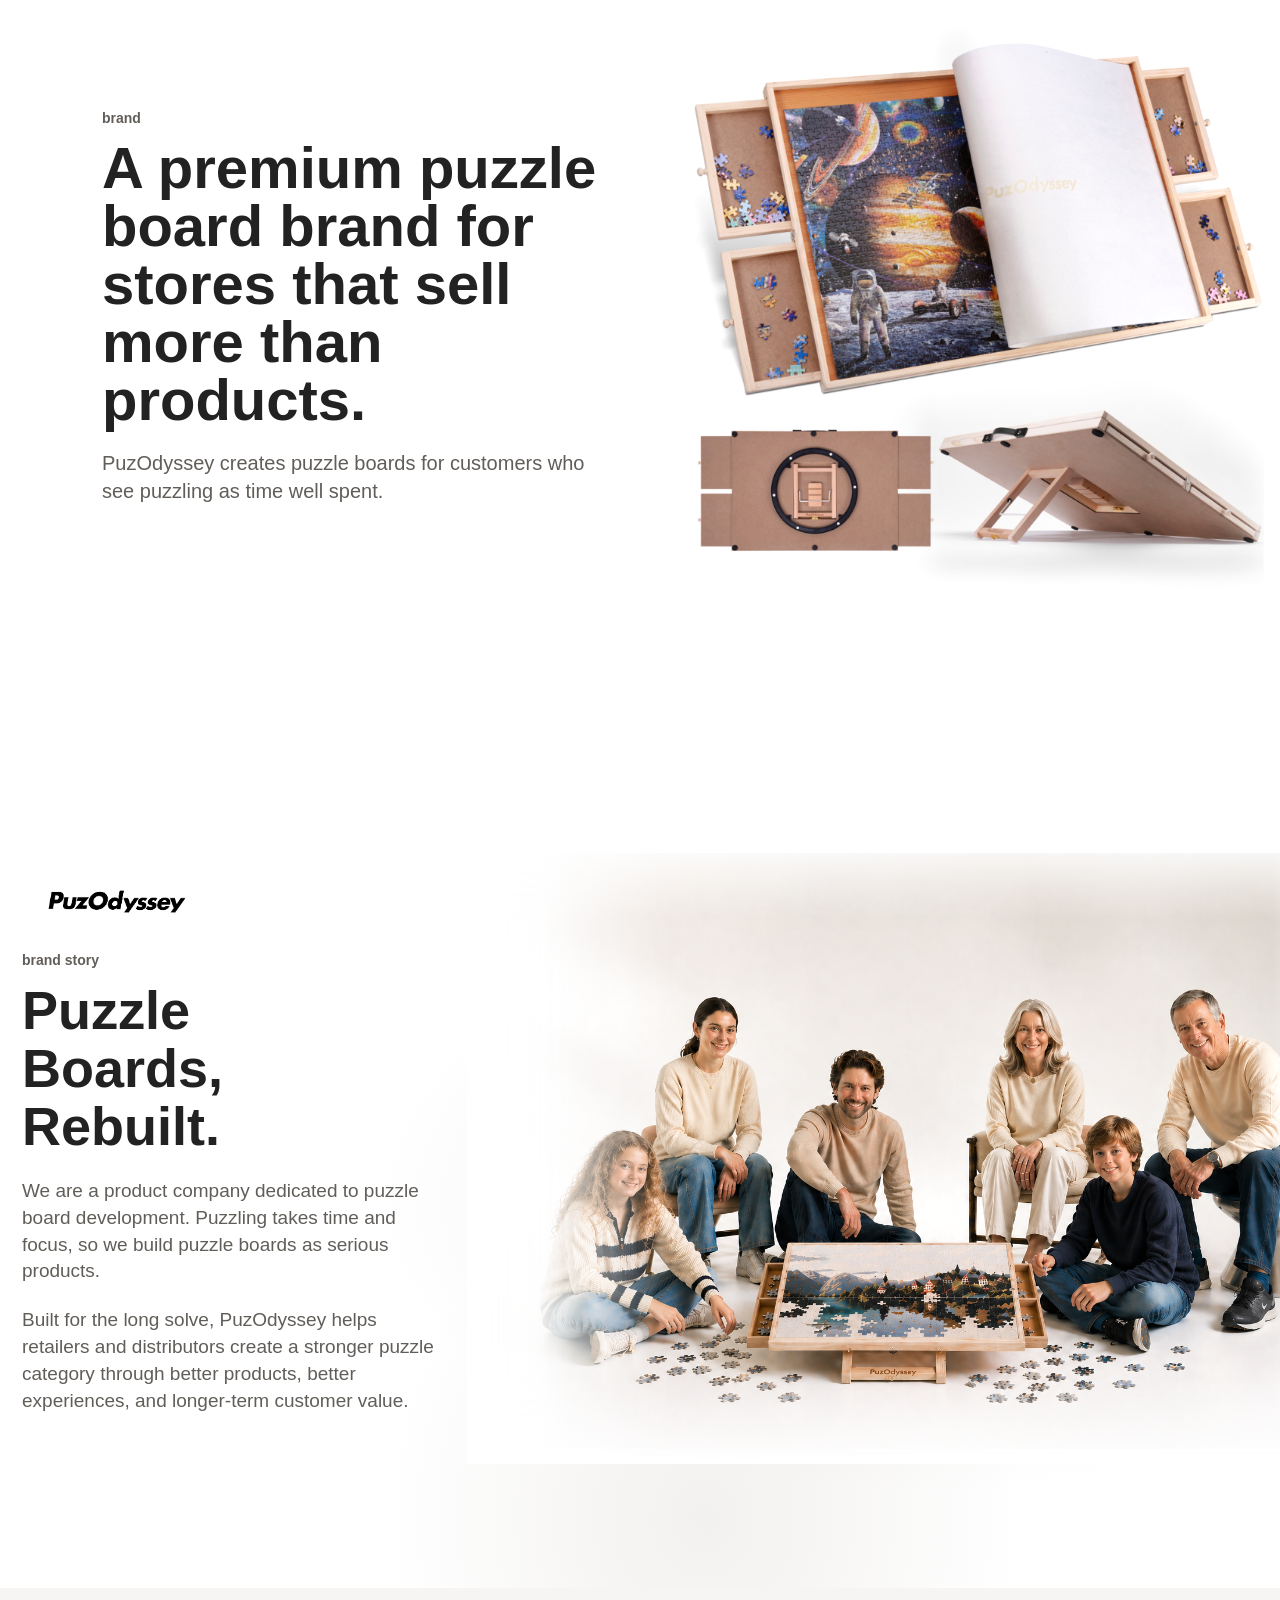
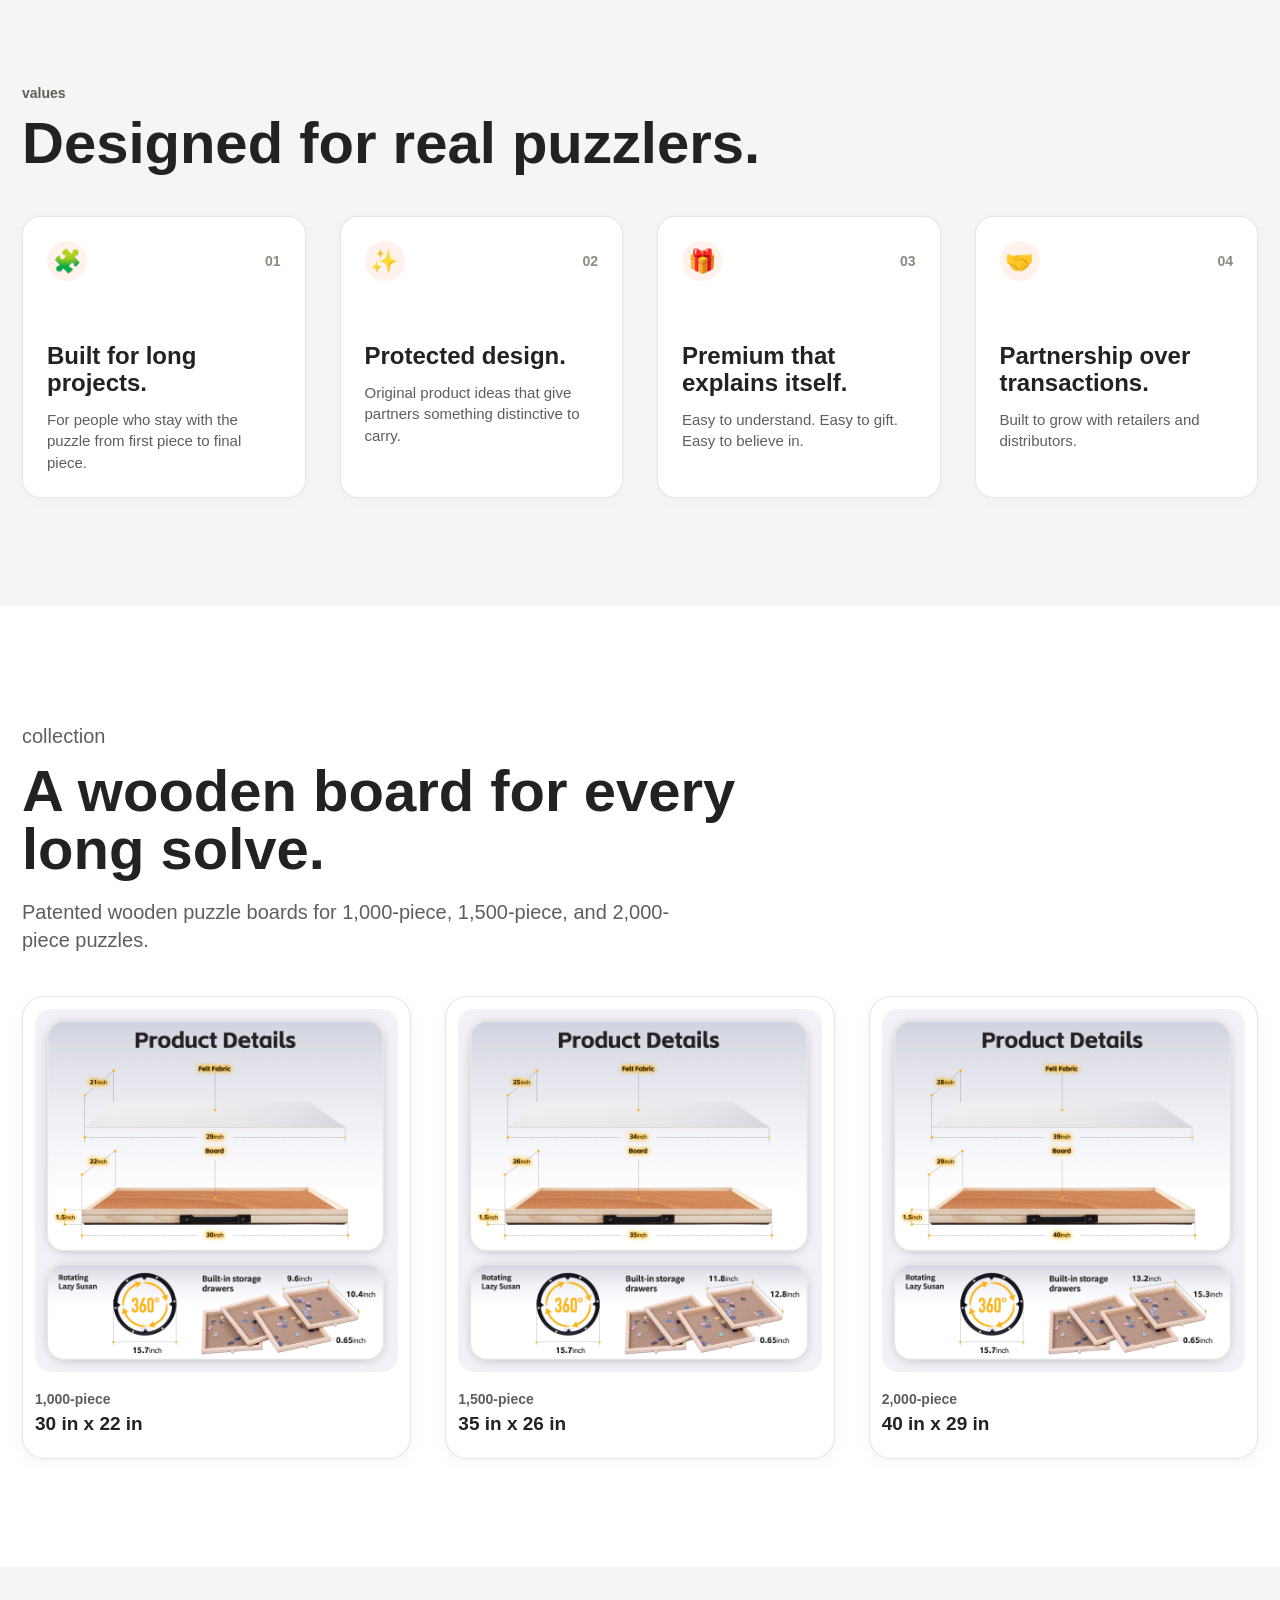
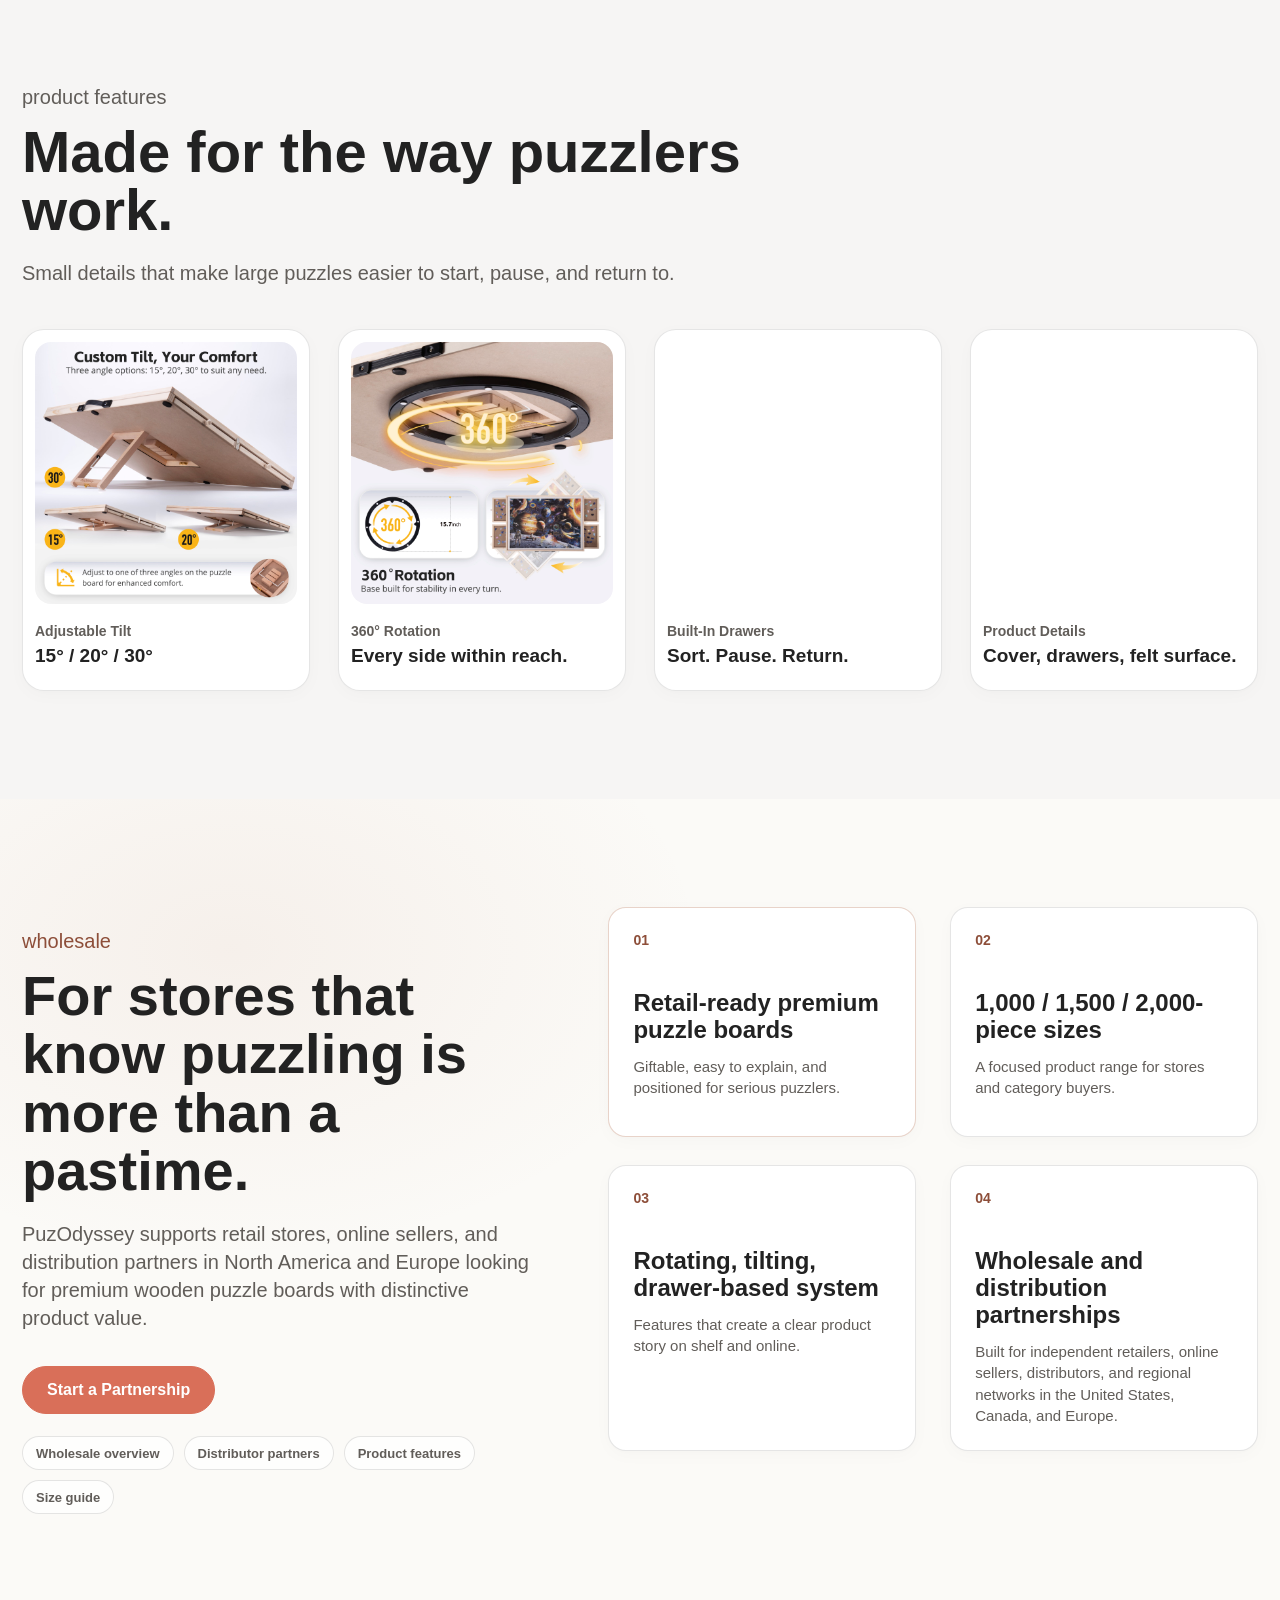
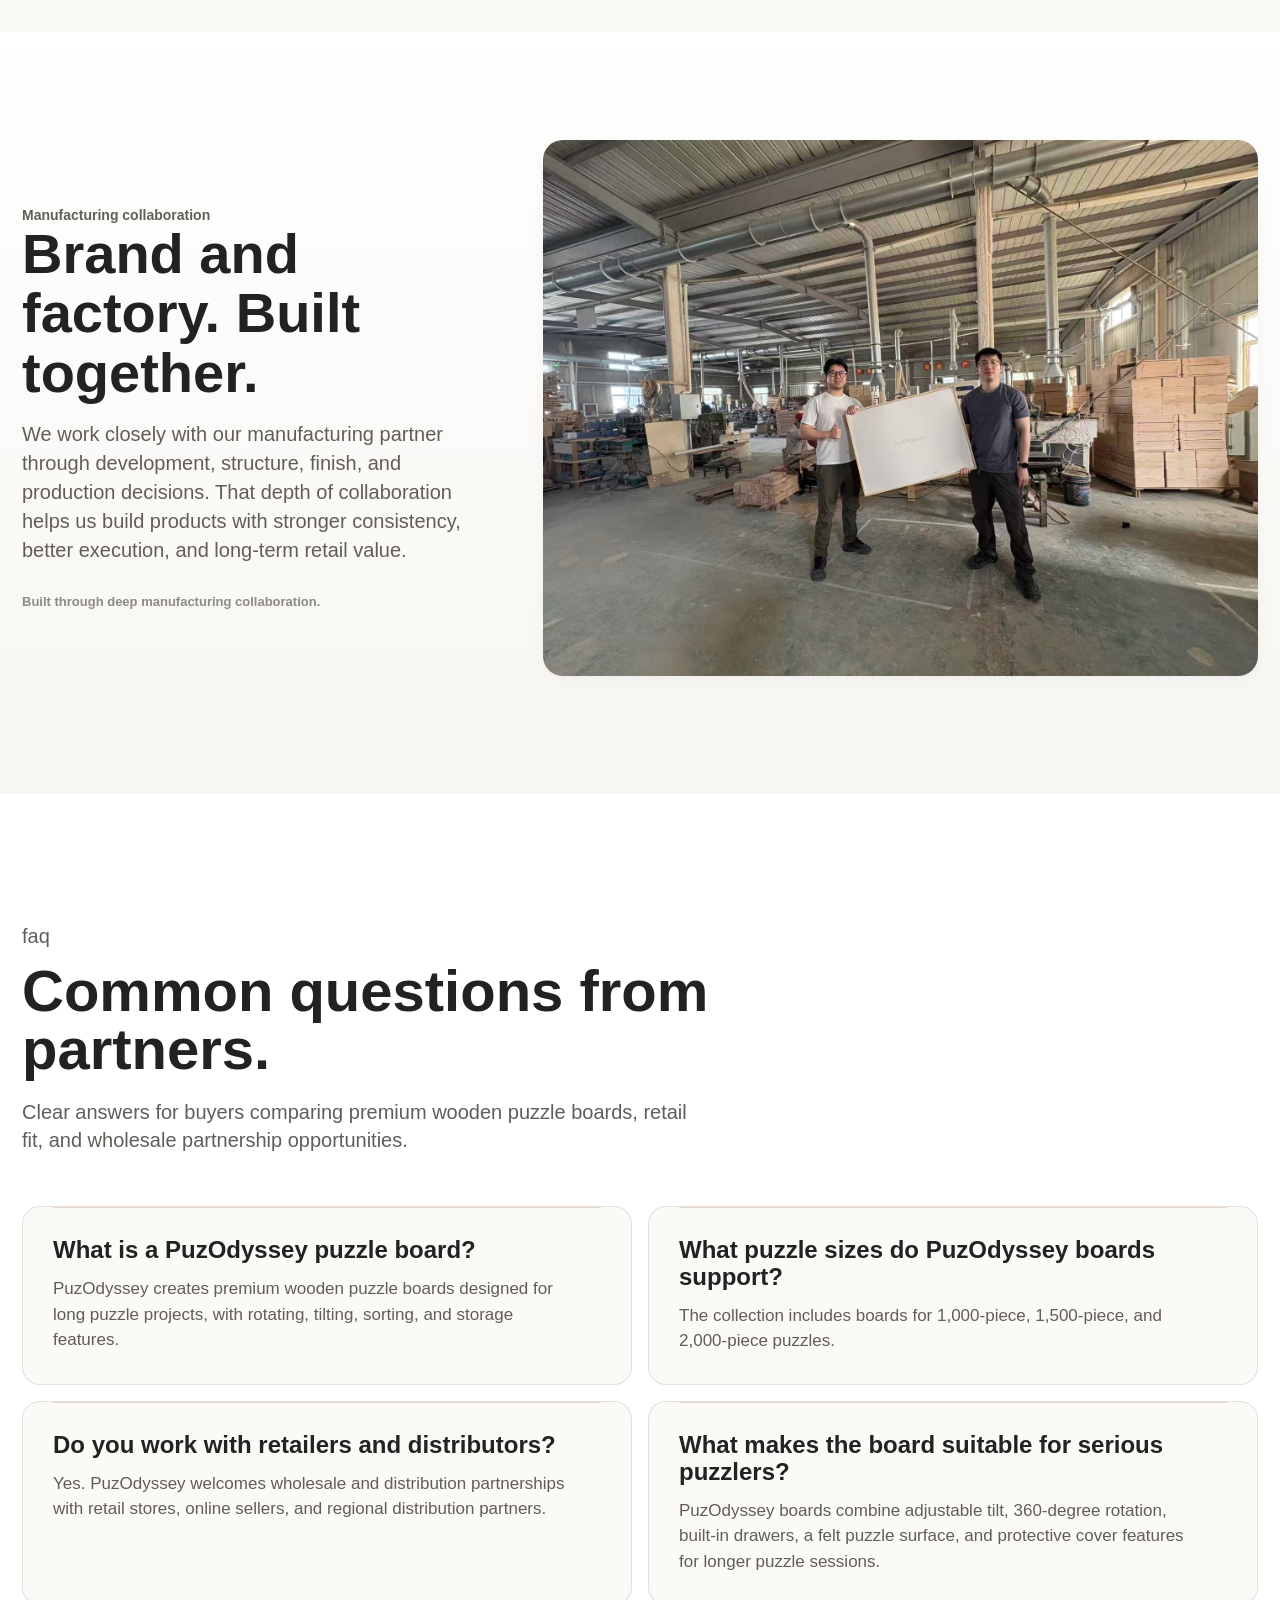
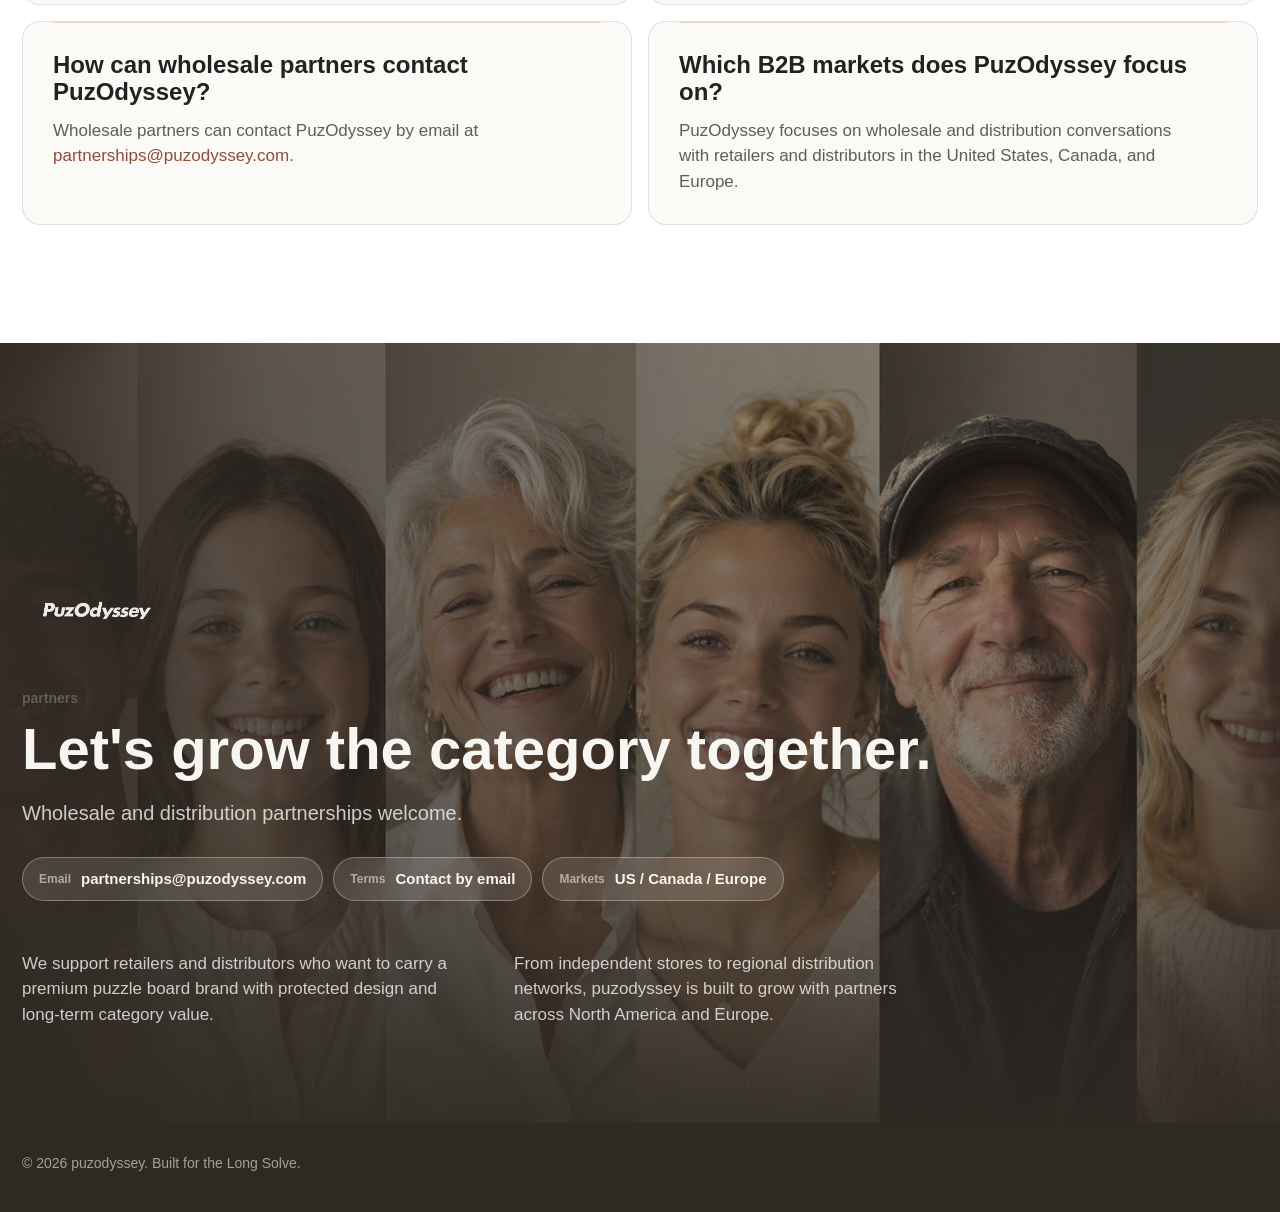
==== commit e7d12fdd: "Redesign homepage for warm retail positioning" ====
--- a/index.html
+++ b/index.html
@@ -10,7 +10,7 @@
     />
     <link rel="canonical" href="https://puzodyssey.com/" />
     <meta name="robots" content="index, follow" />
-    <meta name="theme-color" content="#f5f1e8" />
+    <meta name="theme-color" content="#faf7f0" />
     <link rel="icon" href="./favicon-48.png" type="image/png" sizes="48x48" />
     <link rel="icon" href="./favicon.svg" type="image/svg+xml" />
     <link rel="icon" href="./favicon.ico" type="image/png" sizes="32x32" />
@@ -188,7 +188,7 @@
         ]
       }
     </script>
-    <link rel="stylesheet" href="./styles.css?v=20260426-manufacturing" />
+    <link rel="stylesheet" href="./styles.css?v=20260428-airbnb-notion" />
   </head>
   <body>
     <header class="site-header">
@@ -229,9 +229,10 @@
     <main id="top">
       <section class="hero reveal">
         <div class="hero-copy">
-          <h1>Premium puzzle boards.</h1>
+          <h1>The board that takes puzzling seriously.</h1>
           <p>
-            For retailers and distributors serving serious puzzlers.
+            Premium wooden puzzle boards for serious puzzlers, retailers, and
+            distributors building a stronger puzzle category.
           </p>
 
           <div class="button-row">
@@ -252,8 +253,8 @@
 
         <div class="hero-proof" aria-label="Retail highlights">
           <article>
-            <span>Retail-ready</span>
-            <strong>Giftable premium.</strong>
+            <span>Long-solve ready</span>
+            <strong>Built for multi-day projects.</strong>
           </article>
           <article>
             <span>Three sizes</span>
@@ -288,6 +289,46 @@
         </figure>
       </section>
 
+      <section class="brand-story-scene reveal" id="brand-story">
+        <div class="section-inner brand-story-layout">
+          <div class="brand-story-content">
+            <div class="brand-story-mark" aria-label="PuzOdyssey">
+              <img
+                src="./assets/brand/puzodyssey-logo.png?v=20260421-logo"
+                alt="PuzOdyssey"
+                width="2372"
+                height="1405"
+                loading="lazy"
+                decoding="async"
+              />
+            </div>
+            <p class="eyebrow">brand story</p>
+            <h2>Puzzle Boards, Rebuilt.</h2>
+            <p>
+              We are a product company dedicated to puzzle board development.
+              Puzzling takes time and focus, so we build puzzle boards as
+              serious products.
+            </p>
+            <p>
+              Built for the long solve, PuzOdyssey helps retailers and
+              distributors create a stronger puzzle category through better
+              products, better experiences, and longer-term customer value.
+            </p>
+          </div>
+
+          <figure class="brand-story-visual">
+            <img
+              src="./assets/brand/brand-story.png?v=20260427-story"
+              alt="PuzOdyssey puzzle board with families and serious puzzlers"
+              width="1536"
+              height="1024"
+              loading="lazy"
+              decoding="async"
+            />
+          </figure>
+        </div>
+      </section>
+
       <section class="values-scene reveal" id="values">
         <div class="section-inner">
           <p class="eyebrow">values</p>
@@ -334,7 +375,7 @@
         <div class="section-inner">
           <div class="section-heading">
             <p class="eyebrow">collection</p>
-            <h2>Three sizes. One protected system.</h2>
+            <h2>A wooden board for every long solve.</h2>
             <p>
               Patented wooden puzzle boards for 1,000-piece, 1,500-piece, and
               2,000-piece puzzles.
@@ -394,8 +435,8 @@
         <div class="section-inner">
           <div class="section-heading">
             <p class="eyebrow">product features</p>
-            <h2>Tilt. Rotate. Sort. Return.</h2>
-            <p>Everything customers notice when a long solve becomes part of daily life.</p>
+            <h2>Made for the way puzzlers work.</h2>
+            <p>Small details that make large puzzles easier to start, pause, and return to.</p>
           </div>
 
           <div class="feature-grid">
@@ -458,7 +499,7 @@
         <div class="section-inner wholesale-layout">
           <div class="wholesale-copy">
             <p class="eyebrow">wholesale</p>
-            <h2>Wholesale puzzle boards for retailers and distributors.</h2>
+            <h2>For stores that know puzzling is more than a pastime.</h2>
             <p>
               PuzOdyssey supports retail stores, online sellers, and distribution
               partners in North America and Europe looking for premium wooden
--- a/styles.css
+++ b/styles.css
@@ -1,21 +1,30 @@
 :root {
-  --black: #000000;
-  --near-black: #1d1d1f;
+  --black: #222222;
+  --near-black: #222222;
   --white: #ffffff;
-  --gray: #f5f5f7;
-  --panel-gray: #f0eff5;
-  --dark-panel: #161617;
-  --muted: rgba(29, 29, 31, 0.68);
-  --muted-dark: rgba(255, 255, 255, 0.72);
-  --line: rgba(0, 0, 0, 0.08);
-  --line-dark: rgba(255, 255, 255, 0.16);
-  --blue: #0071e3;
-  --blue-dark: #0066cc;
-  --content: 1180px;
-  --radius: 8px;
+  --gray: #f8f6f2;
+  --panel-gray: #f6f5f4;
+  --surface-soft: #fbfaf7;
+  --surface-card: #ffffff;
+  --wood: #b97859;
+  --wood-dark: #8d4e39;
+  --coral: #d96f59;
+  --coral-active: #bf563f;
+  --dark-panel: #2f2923;
+  --dark-panel-soft: #3a332c;
+  --muted: #615d59;
+  --muted-soft: #8e8982;
+  --muted-dark: rgba(255, 255, 255, 0.76);
+  --line: rgba(0, 0, 0, 0.1);
+  --line-dark: rgba(255, 255, 255, 0.18);
+  --blue: #d96f59;
+  --blue-dark: #8d4e39;
+  --content: 1240px;
+  --radius: 14px;
   --pill: 980px;
   --font: -apple-system, BlinkMacSystemFont, "SF Pro Text", "SF Pro Display",
     "Helvetica Neue", Helvetica, Arial, sans-serif;
+  --font-display: var(--font);
 }
 
 * {
@@ -30,7 +39,7 @@
   margin: 0;
   min-height: 100vh;
   color: var(--near-black);
-  background: var(--gray);
+  background: var(--white);
   font-family: var(--font);
   overflow-x: hidden;
   -webkit-font-smoothing: antialiased;
@@ -60,17 +69,21 @@
 
 .nav-shell {
   width: min(100%, var(--content));
-  min-height: 48px;
+  min-height: 58px;
   margin: 0 auto;
-  padding: 0 12px;
+  padding: 0 18px;
   display: grid;
   grid-template-columns: 1fr auto 1fr;
   align-items: center;
-  gap: 20px;
+  gap: 22px;
   border-radius: var(--pill);
-  color: var(--white);
-  background: rgba(0, 0, 0, 0.8);
+  color: var(--near-black);
+  background: rgba(255, 255, 255, 0.92);
+  border: 1px solid var(--line);
   backdrop-filter: saturate(180%) blur(20px);
+  box-shadow:
+    rgba(0, 0, 0, 0.04) 0 4px 18px,
+    rgba(0, 0, 0, 0.02) 0 1px 4px;
 }
 
 .brand {
@@ -80,7 +93,7 @@
   align-items: center;
   gap: 16px;
   justify-content: flex-start;
-  color: var(--white);
+  color: var(--near-black);
   white-space: nowrap;
 }
 
@@ -103,29 +116,29 @@
   max-width: none;
   object-fit: contain;
   object-position: center;
-  filter: invert(1);
+  filter: none;
 }
 
 .brand-slogan {
-  color: rgba(255, 255, 255, 0.68);
+  color: var(--muted);
   font-size: 12px;
   font-weight: 400;
   line-height: 1;
-  letter-spacing: -0.08px;
+  letter-spacing: 0;
 }
 
 .site-nav {
   display: flex;
   align-items: center;
-  gap: 22px;
+  gap: 18px;
   grid-column: 2;
 }
 
 .site-nav a,
 .header-cta,
 .nav-toggle {
-  color: rgba(255, 255, 255, 0.82);
-  font-size: 12px;
+  color: var(--muted);
+  font-size: 14px;
   line-height: 1;
   transition:
     color 180ms ease,
@@ -135,7 +148,7 @@
 
 .site-nav a:hover,
 .site-nav a:focus-visible {
-  color: var(--white);
+  color: var(--near-black);
 }
 
 .header-cta,
@@ -145,15 +158,16 @@
   padding: 0 16px;
   border: 0;
   border-radius: var(--pill);
-  background: rgba(255, 255, 255, 0.13);
+  color: var(--near-black);
+  background: var(--panel-gray);
 }
 
 .header-cta:hover,
 .header-cta:focus-visible,
 .nav-toggle:hover,
 .nav-toggle:focus-visible {
-  color: var(--white);
-  background: rgba(255, 255, 255, 0.2);
+  color: var(--near-black);
+  background: #eeece8;
 }
 
 .nav-toggle {
@@ -166,8 +180,10 @@
 }
 
 .hero {
-  padding: 106px 0 92px;
-  background: var(--white);
+  padding: 104px 0 86px;
+  background:
+    radial-gradient(ellipse at 78% 18%, rgba(185, 120, 89, 0.11), transparent 30%),
+    linear-gradient(180deg, #ffffff 0%, #fbfaf7 100%);
 }
 
 .hero-copy {
@@ -185,46 +201,49 @@
 h1,
 h2 {
   color: inherit;
-  font-weight: 600;
-  letter-spacing: -0.28px;
+  font-family: var(--font-display);
+  font-weight: 700;
+  letter-spacing: 0;
 }
 
 h1 {
-  max-width: 13ch;
-  font-size: clamp(64px, 8vw, 96px);
+  max-width: 920px;
+  font-size: 76px;
   line-height: 1.02;
 }
 
 .hero-copy h1 {
-  max-width: none;
-  white-space: nowrap;
+  max-width: 970px;
+  white-space: normal;
 }
 
 .hero-copy p {
-  max-width: 760px;
-  margin-top: 14px;
+  max-width: 780px;
+  margin-top: 20px;
   color: var(--muted);
   font-size: 21px;
-  line-height: 1.38;
-  letter-spacing: -0.22px;
+  font-weight: 500;
+  line-height: 1.36;
+  letter-spacing: 0;
 }
 
 .button-row {
   display: flex;
   flex-wrap: wrap;
   gap: 12px;
-  margin-top: 34px;
+  margin-top: 30px;
 }
 
 .button {
   display: inline-flex;
   align-items: center;
   justify-content: center;
-  min-height: 44px;
-  padding: 0 20px;
+  min-height: 48px;
+  padding: 0 24px;
   border: 1px solid transparent;
-  border-radius: var(--pill);
-  font-size: 17px;
+  border-radius: 999px;
+  font-size: 16px;
+  font-weight: 600;
   line-height: 1;
   transition:
     background-color 180ms ease,
@@ -234,45 +253,55 @@
 
 .button-primary {
   color: var(--white);
-  background: var(--blue);
+  background: var(--coral);
+  border-color: var(--coral);
 }
 
 .button-primary:hover,
 .button-primary:focus-visible {
-  background: #0077ed;
+  background: var(--coral-active);
+  border-color: var(--coral-active);
 }
 
 .button-secondary {
   color: var(--near-black);
-  border-color: rgba(0, 0, 0, 0.18);
+  background: var(--white);
+  border-color: var(--line);
 }
 
 .button-secondary:hover,
 .button-secondary:focus-visible {
-  border-color: rgba(0, 0, 0, 0.34);
+  border-color: rgba(0, 0, 0, 0.22);
 }
 
 .hero-product {
-  width: min(92vw, 1280px);
-  margin: 70px auto 0;
+  width: min(calc(100% - 44px), 1180px);
+  margin: 56px auto 0;
 }
 
 .hero-product img {
   width: 100%;
   height: auto;
+  border-radius: 20px;
+  filter: saturate(0.96) contrast(1.01);
+  box-shadow:
+    rgba(0, 0, 0, 0.04) 0 4px 18px,
+    rgba(0, 0, 0, 0.02) 0 1px 4px;
 }
 
 .hero-proof {
   width: min(calc(100% - 44px), var(--content));
-  margin: 38px auto 0;
+  margin: 36px auto 0;
   display: grid;
   grid-template-columns: repeat(3, minmax(0, 1fr));
   gap: 22px;
 }
 
 .hero-proof article {
-  padding-top: 16px;
-  border-top: 1px solid var(--line);
+  padding: 22px;
+  border: 1px solid var(--line);
+  border-radius: 18px;
+  background: var(--white);
 }
 
 .hero-proof span,
@@ -284,7 +313,7 @@
   font-size: 14px;
   font-weight: 600;
   line-height: 1.29;
-  letter-spacing: -0.22px;
+  letter-spacing: 0;
 }
 
 .hero-proof strong,
@@ -296,17 +325,17 @@
   font-size: 19px;
   font-weight: 600;
   line-height: 1.2;
-  letter-spacing: -0.22px;
+  letter-spacing: 0;
 }
 
 .brand-scene {
-  min-height: 900px;
-  padding: 130px 0;
+  min-height: 780px;
+  padding: 96px 0;
   display: grid;
   grid-template-columns: minmax(32px, 1fr) minmax(0, 520px) minmax(0, 760px) minmax(32px, 1fr);
   align-items: center;
   gap: 70px;
-  background: var(--gray);
+  background: var(--white);
   overflow: hidden;
 }
 
@@ -320,8 +349,8 @@
 .wholesale-copy h2,
 .partner-content h2 {
   margin-top: 12px;
-  font-size: clamp(48px, 5.4vw, 72px);
-  line-height: 1.06;
+  font-size: 58px;
+  line-height: 1;
 }
 
 .scene-copy p:not(.eyebrow),
@@ -330,9 +359,10 @@
 .partner-lead {
   margin-top: 20px;
   color: var(--muted);
-  font-size: 21px;
-  line-height: 1.38;
-  letter-spacing: -0.22px;
+  font-size: 20px;
+  font-weight: 500;
+  line-height: 1.4;
+  letter-spacing: 0;
 }
 
 .scene-image {
@@ -343,18 +373,20 @@
 .scene-image img {
   width: 100%;
   height: auto;
-  mix-blend-mode: multiply;
+  border-radius: 28px;
+  mix-blend-mode: normal;
+  filter: saturate(0.96) contrast(1.02);
 }
 
 .values-scene {
-  padding: 130px 0 150px;
-  color: var(--white);
-  background: var(--black);
+  padding: 96px 0 108px;
+  color: var(--near-black);
+  background: var(--panel-gray);
 }
 
 .values-scene .eyebrow,
 .partner-scene .eyebrow {
-  color: var(--muted-dark);
+  color: var(--muted);
 }
 
 .values-scene h2 {
@@ -363,16 +395,21 @@
 }
 
 .value-strip {
-  margin-top: 58px;
+  margin-top: 44px;
   display: grid;
   grid-template-columns: repeat(4, minmax(0, 1fr));
   gap: 34px;
 }
 
 .value-strip article {
-  min-height: 260px;
-  padding-top: 22px;
-  border-top: 1px solid var(--line-dark);
+  min-height: 250px;
+  padding: 24px;
+  border: 1px solid var(--line);
+  border-radius: 18px;
+  background: var(--white);
+  box-shadow:
+    rgba(0, 0, 0, 0.025) 0 4px 18px,
+    rgba(0, 0, 0, 0.01) 0 1px 3px;
 }
 
 .value-top {
@@ -388,41 +425,41 @@
   height: 40px;
   place-items: center;
   border-radius: 50%;
-  background: rgba(255, 255, 255, 0.08);
+  background: #fff2ed;
   font-size: 23px;
   line-height: 1;
 }
 
 .value-index {
   display: block;
-  color: rgba(255, 255, 255, 0.42);
+  color: var(--muted-soft);
   font-size: 14px;
   font-weight: 600;
 }
 
 .value-strip h3 {
-  color: var(--white);
+  color: var(--near-black);
   font-size: 24px;
   font-weight: 600;
   line-height: 1.12;
-  letter-spacing: -0.22px;
+  letter-spacing: 0;
 }
 
 .value-strip p {
   margin-top: 12px;
-  color: var(--muted-dark);
+  color: var(--muted);
   font-size: 15px;
   line-height: 1.43;
 }
 
 .collection-scene,
 .feature-scene {
-  padding: 120px 0 132px;
-  background: var(--panel-gray);
+  padding: 96px 0 108px;
+  background: var(--white);
 }
 
 .section-heading {
-  max-width: 860px;
+  max-width: 820px;
 }
 
 .section-heading h2 {
@@ -434,7 +471,7 @@
 }
 
 .size-grid {
-  margin-top: 52px;
+  margin-top: 42px;
   display: grid;
   grid-template-columns: repeat(3, minmax(0, 1fr));
   gap: 34px;
@@ -443,13 +480,21 @@
 .size-card {
   display: grid;
   align-content: start;
+  padding: 12px 12px 22px;
+  border: 1px solid var(--line);
+  border-radius: 22px;
+  background: var(--white);
+  box-shadow:
+    rgba(0, 0, 0, 0.04) 0 4px 18px,
+    rgba(0, 0, 0, 0.02) 0 1px 4px;
 }
 
 .size-card img {
   width: 100%;
   height: auto;
-  mix-blend-mode: multiply;
-  filter: saturate(0.98) contrast(1.03);
+  border-radius: 16px;
+  mix-blend-mode: normal;
+  filter: saturate(0.92) contrast(1.02);
 }
 
 .size-card div {
@@ -457,11 +502,11 @@
 }
 
 .feature-scene {
-  background: var(--white);
+  background: var(--panel-gray);
 }
 
 .feature-grid {
-  margin-top: 52px;
+  margin-top: 42px;
   display: grid;
   grid-template-columns: repeat(4, minmax(0, 1fr));
   gap: 28px;
@@ -470,14 +515,21 @@
 .feature-grid article {
   display: grid;
   align-content: start;
+  padding: 12px 12px 22px;
+  border: 1px solid var(--line);
+  border-radius: 22px;
+  background: var(--white);
+  box-shadow:
+    rgba(0, 0, 0, 0.025) 0 4px 18px,
+    rgba(0, 0, 0, 0.01) 0 1px 3px;
 }
 
 .feature-grid img {
   width: 100%;
   height: auto;
-  border-radius: var(--radius);
-  mix-blend-mode: multiply;
-  filter: saturate(0.98) contrast(1.02);
+  border-radius: 16px;
+  mix-blend-mode: normal;
+  filter: saturate(0.9) contrast(1.02);
 }
 
 .feature-grid span {
@@ -485,13 +537,15 @@
 }
 
 .wholesale-scene {
-  padding: 124px 0 132px;
-  color: var(--white);
-  background: var(--black);
+  padding: 108px 0 118px;
+  color: var(--near-black);
+  background:
+    radial-gradient(ellipse at 18% 18%, rgba(185, 120, 89, 0.08), transparent 32%),
+    var(--surface-soft);
 }
 
 .wholesale-scene .eyebrow {
-  color: #2997ff;
+  color: var(--wood-dark);
 }
 
 .wholesale-layout {
@@ -503,14 +557,14 @@
 
 .wholesale-copy h2 {
   max-width: 760px;
-  color: var(--white);
-  font-size: clamp(48px, 5vw, 68px);
+  color: var(--near-black);
+  font-size: 56px;
   line-height: 1.04;
 }
 
 .wholesale-copy p {
   max-width: 620px;
-  color: rgba(255, 255, 255, 0.76);
+  color: var(--muted);
 }
 
 .wholesale-copy .button {
@@ -530,24 +584,24 @@
   min-height: 34px;
   align-items: center;
   padding: 0 13px;
-  border: 1px solid rgba(255, 255, 255, 0.24);
+  border: 1px solid var(--line);
   border-radius: var(--pill);
-  color: rgba(255, 255, 255, 0.86);
+  color: var(--muted);
   font-size: 13px;
   font-weight: 600;
   line-height: 1;
-  background: rgba(255, 255, 255, 0.06);
+  background: rgba(255, 255, 255, 0.68);
 }
 
 .geo-link-row a:hover,
 .geo-link-row a:focus-visible {
-  color: var(--white);
-  border-color: rgba(255, 255, 255, 0.42);
+  color: var(--near-black);
+  border-color: rgba(185, 120, 89, 0.48);
 }
 
 .wholesale-copy .button-secondary {
-  color: var(--white);
-  border-color: rgba(255, 255, 255, 0.34);
+  color: var(--near-black);
+  border-color: var(--line);
 }
 
 .wholesale-points {
@@ -558,41 +612,47 @@
 
 .wholesale-points article {
   min-height: 230px;
-  padding: 24px 0 0;
-  border-top: 1px solid rgba(255, 255, 255, 0.2);
+  padding: 24px;
+  border: 1px solid var(--line);
+  border-radius: 18px;
+  background: var(--white);
+  box-shadow:
+    rgba(0, 0, 0, 0.025) 0 4px 18px,
+    rgba(0, 0, 0, 0.01) 0 1px 3px;
 }
 
 .wholesale-points article:first-child {
-  border-top-color: rgba(41, 151, 255, 0.72);
+  border-color: rgba(185, 120, 89, 0.32);
 }
 
 .wholesale-points span {
   display: block;
-  color: #2997ff;
+  color: var(--wood-dark);
   font-size: 14px;
   font-weight: 600;
 }
 
 .wholesale-points strong {
   display: block;
-  margin-top: 48px;
-  color: var(--white);
+  margin-top: 42px;
+  color: var(--near-black);
   font-size: 24px;
   font-weight: 600;
   line-height: 1.12;
-  letter-spacing: -0.22px;
+  letter-spacing: 0;
 }
 
 .wholesale-points p {
   margin-top: 12px;
-  color: var(--muted-dark);
+  color: var(--muted);
   font-size: 15px;
   line-height: 1.43;
 }
 
 .manufacturing-scene {
-  padding: 124px 0 132px;
-  background: var(--gray);
+  padding: 108px 0 118px;
+  background:
+    linear-gradient(180deg, #ffffff, var(--gray));
 }
 
 .manufacturing-layout {
@@ -605,7 +665,7 @@
 .manufacturing-copy h2 {
   max-width: 13ch;
   color: var(--near-black);
-  font-size: clamp(44px, 4.7vw, 64px);
+  font-size: 56px;
   line-height: 1.06;
 }
 
@@ -615,16 +675,16 @@
   color: var(--muted);
   font-size: 20px;
   line-height: 1.45;
-  letter-spacing: -0.22px;
+  letter-spacing: 0;
 }
 
 .manufacturing-caption {
   margin-top: 28px;
-  color: rgba(29, 29, 31, 0.54);
+  color: rgba(31, 27, 23, 0.5);
   font-size: 13px;
   font-weight: 600;
   line-height: 1.35;
-  letter-spacing: -0.12px;
+  letter-spacing: 0;
 }
 
 .manufacturing-image {
@@ -637,12 +697,15 @@
   aspect-ratio: 4 / 3;
   object-fit: cover;
   object-position: center 42%;
-  border-radius: var(--radius);
-  filter: saturate(0.88) contrast(0.98) brightness(0.99);
+  border-radius: 20px;
+  filter: saturate(0.9) contrast(0.98) brightness(1.02);
+  box-shadow:
+    rgba(0, 0, 0, 0.04) 0 4px 18px,
+    rgba(0, 0, 0, 0.02) 0 1px 4px;
 }
 
 .faq-scene {
-  padding: 120px 0 132px;
+  padding: 108px 0 118px;
   background: var(--white);
 }
 
@@ -656,8 +719,9 @@
 .faq-list article {
   position: relative;
   padding: 30px;
-  border-radius: var(--radius);
-  background: var(--gray);
+  border-radius: 18px;
+  background: var(--surface-soft);
+  border: 1px solid var(--line);
 }
 
 .faq-list article::before {
@@ -666,8 +730,8 @@
   top: 0;
   left: 30px;
   right: 30px;
-  height: 2px;
-  background: rgba(0, 113, 227, 0.32);
+  height: 1px;
+  background: rgba(185, 120, 89, 0.28);
 }
 
 .faq-list h3 {
@@ -675,7 +739,7 @@
   font-size: 24px;
   font-weight: 600;
   line-height: 1.12;
-  letter-spacing: -0.22px;
+  letter-spacing: 0;
 }
 
 .faq-list p {
@@ -684,7 +748,7 @@
   color: var(--muted);
   font-size: 17px;
   line-height: 1.5;
-  letter-spacing: -0.22px;
+  letter-spacing: 0;
 }
 
 .faq-list a {
@@ -693,12 +757,12 @@
 
 .partner-scene {
   position: relative;
-  min-height: 880px;
-  padding: 130px 0 110px;
+  min-height: 780px;
+  padding: 112px 0 96px;
   display: grid;
   align-items: end;
-  color: var(--white);
-  background: var(--black);
+  color: var(--gray);
+  background: var(--dark-panel);
   overflow: hidden;
 }
 
@@ -709,7 +773,7 @@
   height: 100%;
   object-fit: cover;
   object-position: center;
-  filter: saturate(0.92) contrast(0.95) brightness(0.82);
+  filter: sepia(0.1) saturate(0.9) contrast(0.96) brightness(0.98);
 }
 
 .partner-scene::before,
@@ -723,15 +787,15 @@
 .partner-scene::before {
   z-index: 1;
   background:
-    linear-gradient(90deg, rgba(0, 0, 0, 0.82) 0%, rgba(0, 0, 0, 0.52) 48%, rgba(0, 0, 0, 0.16) 100%),
-    linear-gradient(180deg, rgba(0, 0, 0, 0.04), rgba(0, 0, 0, 0.74));
+    linear-gradient(90deg, rgba(47, 41, 35, 0.78) 0%, rgba(47, 41, 35, 0.46) 48%, rgba(47, 41, 35, 0.16) 100%),
+    linear-gradient(180deg, rgba(47, 41, 35, 0.03), rgba(47, 41, 35, 0.62));
 }
 
 .partner-scene::after {
   z-index: 1;
   background:
-    linear-gradient(90deg, rgba(0, 0, 0, 0.9), transparent 18%, transparent 78%, rgba(0, 0, 0, 0.78)),
-    linear-gradient(0deg, rgba(0, 0, 0, 0.86), transparent 28%);
+    linear-gradient(90deg, rgba(47, 41, 35, 0.82), transparent 20%, transparent 82%, rgba(47, 41, 35, 0.58)),
+    linear-gradient(0deg, rgba(47, 41, 35, 0.78), transparent 32%);
 }
 
 .partner-content {
@@ -750,15 +814,15 @@
 
 .partner-content h2 {
   max-width: none;
-  color: var(--white);
-  font-size: clamp(48px, 5vw, 68px);
+  color: var(--gray);
+  font-size: 58px;
   line-height: 1.04;
   white-space: nowrap;
 }
 
 .partner-lead {
   max-width: 620px;
-  color: rgba(255, 255, 255, 0.78);
+  color: var(--muted-dark);
 }
 
 .partner-contacts {
@@ -775,16 +839,16 @@
   gap: 10px;
   min-height: 44px;
   padding: 0 16px;
-  border: 1px solid rgba(255, 255, 255, 0.26);
+  border: 1px solid rgba(250, 247, 240, 0.32);
   border-radius: var(--pill);
-  color: var(--white);
+  color: var(--gray);
   font-size: 15px;
-  background: rgba(0, 0, 0, 0.16);
+  background: rgba(250, 247, 240, 0.12);
   backdrop-filter: blur(14px);
 }
 
 .partner-contact span {
-  color: rgba(255, 255, 255, 0.58);
+  color: rgba(250, 247, 240, 0.58);
   font-size: 12px;
   font-weight: 600;
 }
@@ -792,7 +856,7 @@
 .partner-contact strong {
   font-size: 15px;
   font-weight: 600;
-  letter-spacing: -0.18px;
+  letter-spacing: 0;
 }
 
 .partner-copy {
@@ -804,15 +868,15 @@
 }
 
 .partner-copy p {
-  color: rgba(255, 255, 255, 0.76);
+  color: var(--muted-dark);
   font-size: 17px;
   line-height: 1.5;
-  letter-spacing: -0.22px;
+  letter-spacing: 0;
 }
 
 .site-footer {
-  color: rgba(255, 255, 255, 0.58);
-  background: var(--black);
+  color: rgba(250, 247, 240, 0.58);
+  background: var(--dark-panel);
 }
 
 .info-hero {
@@ -830,7 +894,7 @@
 .info-hero-copy h1 {
   max-width: 12ch;
   margin-top: 12px;
-  font-size: clamp(54px, 6vw, 82px);
+  font-size: 72px;
   line-height: 1.04;
 }
 
@@ -840,7 +904,40 @@
   color: var(--muted);
   font-size: 21px;
   line-height: 1.42;
-  letter-spacing: -0.22px;
+  letter-spacing: 0;
+}
+
+.answer-card {
+  max-width: 680px;
+  margin-top: 24px;
+  padding: 18px 20px;
+  border-left: 3px solid var(--blue);
+  border-radius: var(--radius);
+  background: var(--gray);
+}
+
+.answer-card span {
+  display: block;
+  color: var(--blue-dark);
+  font-size: 13px;
+  font-weight: 700;
+  line-height: 1.2;
+}
+
+.answer-card p {
+  margin-top: 8px;
+  color: var(--near-black);
+  font-size: 17px;
+  line-height: 1.44;
+  letter-spacing: 0;
+}
+
+.answer-card small {
+  display: block;
+  margin-top: 10px;
+  color: var(--muted);
+  font-size: 12px;
+  line-height: 1.3;
 }
 
 .info-hero-image {
@@ -854,6 +951,108 @@
   mix-blend-mode: multiply;
 }
 
+.brand-story-scene {
+  position: relative;
+  overflow: hidden;
+  padding: 112px 0 110px;
+  background: #fff;
+  isolation: isolate;
+}
+
+.brand-story-scene::before {
+  position: absolute;
+  inset: 0;
+  pointer-events: none;
+  content: "";
+  background:
+    radial-gradient(ellipse at 72% 56%, rgba(94, 73, 52, 0.1) 0%, rgba(255, 255, 255, 0) 42%),
+    radial-gradient(ellipse at 55% 92%, rgba(94, 73, 52, 0.08) 0%, rgba(255, 255, 255, 0) 32%);
+  z-index: 0;
+}
+
+.brand-story-layout {
+  position: relative;
+  z-index: 1;
+  min-height: 660px;
+  display: grid;
+  grid-template-columns: minmax(0, 0.72fr) minmax(0, 1.28fr);
+  gap: 60px;
+  align-items: center;
+}
+
+.brand-story-content {
+  position: relative;
+  z-index: 3;
+  max-width: 520px;
+}
+
+.brand-story-mark {
+  width: 178px;
+  height: 42px;
+  display: flex;
+  align-items: center;
+  overflow: hidden;
+}
+
+.brand-story-mark img {
+  width: 190px;
+  max-width: none;
+  height: auto;
+}
+
+.brand-story-content .eyebrow {
+  margin-top: 28px;
+}
+
+.brand-story-content h2 {
+  max-width: 9.6ch;
+  margin-top: 12px;
+  color: var(--near-black);
+  font-size: 54px;
+  line-height: 1.08;
+  letter-spacing: 0;
+}
+
+.brand-story-content p:not(.eyebrow) {
+  max-width: 500px;
+  margin-top: 22px;
+  color: var(--muted);
+  font-size: 19px;
+  line-height: 1.42;
+  letter-spacing: 0;
+}
+
+.brand-story-visual {
+  position: absolute;
+  z-index: 1;
+  inset: 20px -8vw 14px 36%;
+  margin: 0;
+  overflow: hidden;
+}
+
+.brand-story-visual::after {
+  position: absolute;
+  inset: -1px;
+  pointer-events: none;
+  content: "";
+  background:
+    linear-gradient(90deg, #fff 0%, rgba(255, 255, 255, 0.92) 8%, rgba(255, 255, 255, 0) 23%, rgba(255, 255, 255, 0) 90%, #fff 100%),
+    linear-gradient(180deg, #fff 0%, rgba(255, 255, 255, 0) 13%, rgba(255, 255, 255, 0) 86%, #fff 100%);
+}
+
+.brand-story-visual img {
+  width: 100%;
+  height: 100%;
+  border-radius: 0;
+  background: transparent;
+  object-fit: contain;
+  object-position: center right;
+  mix-blend-mode: multiply;
+  filter: saturate(0.95) contrast(1.01) brightness(1.03);
+  -webkit-mask-image: linear-gradient(90deg, transparent 0%, #000 12%, #000 96%, transparent 100%);
+  mask-image: linear-gradient(90deg, transparent 0%, #000 12%, #000 96%, transparent 100%);
+}
+
 .info-section {
   padding: 112px 0 124px;
   background: var(--panel-gray);
@@ -872,7 +1071,7 @@
 
 .info-layout h2 {
   margin-top: 12px;
-  font-size: clamp(42px, 4.8vw, 66px);
+  font-size: 58px;
   line-height: 1.06;
 }
 
@@ -885,7 +1084,7 @@
   color: var(--muted);
   font-size: 21px;
   line-height: 1.42;
-  letter-spacing: -0.22px;
+  letter-spacing: 0;
 }
 
 .info-card-grid {
@@ -899,7 +1098,8 @@
   min-height: 236px;
   padding: 24px;
   border-radius: var(--radius);
-  background: var(--white);
+  background: rgba(255, 255, 255, 0.48);
+  border: 1px solid var(--line);
 }
 
 .info-card-grid span {
@@ -916,7 +1116,7 @@
   font-size: 23px;
   font-weight: 600;
   line-height: 1.12;
-  letter-spacing: -0.22px;
+  letter-spacing: 0;
 }
 
 .info-card-grid p {
@@ -1107,6 +1307,7 @@
   .size-grid,
   .value-strip,
   .feature-grid,
+  .brand-story-layout,
   .wholesale-layout,
   .manufacturing-layout,
   .wholesale-points,
@@ -1120,6 +1321,7 @@
   }
 
   .brand-scene,
+  .brand-story-scene,
   .values-scene,
   .collection-scene,
   .feature-scene,
@@ -1132,6 +1334,47 @@
     padding: 86px 0;
   }
 
+  .brand-story-mark {
+    width: 172px;
+    height: 42px;
+  }
+
+  .brand-story-mark img {
+    width: 184px;
+  }
+
+  .brand-story-content h2 {
+    max-width: 100%;
+    font-size: 44px;
+    letter-spacing: 0;
+  }
+
+  .brand-story-content p:not(.eyebrow) {
+    max-width: 100%;
+    font-size: 18px;
+  }
+
+  .brand-story-layout {
+    min-height: auto;
+    display: block;
+  }
+
+  .brand-story-visual {
+    position: relative;
+    inset: auto;
+    width: 100%;
+    height: auto;
+    margin: 34px 0 -28px;
+  }
+
+  .brand-story-visual img {
+    width: 100%;
+    height: auto;
+    max-width: none;
+    -webkit-mask-image: linear-gradient(180deg, #000 0%, #000 88%, transparent 100%);
+    mask-image: linear-gradient(180deg, #000 0%, #000 88%, transparent 100%);
+  }
+
   .info-hero-grid,
   .info-layout {
     gap: 42px;
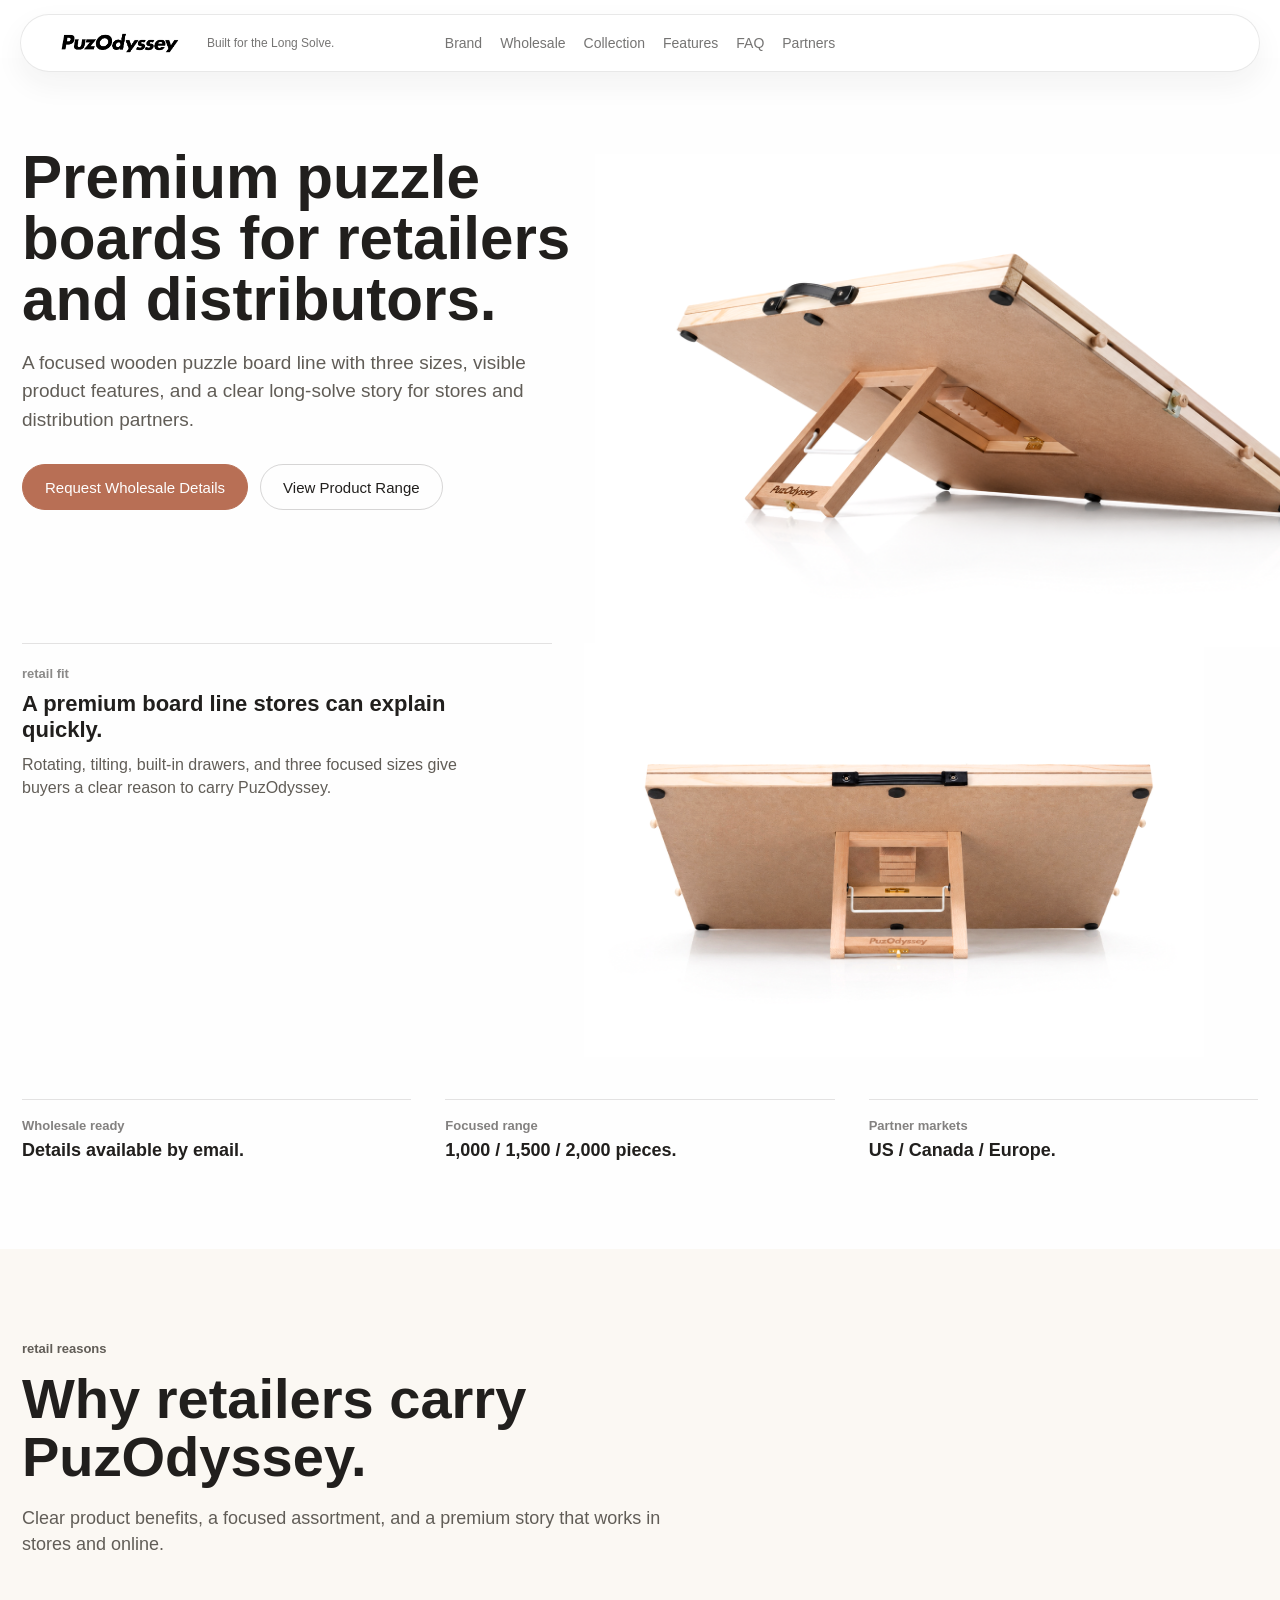
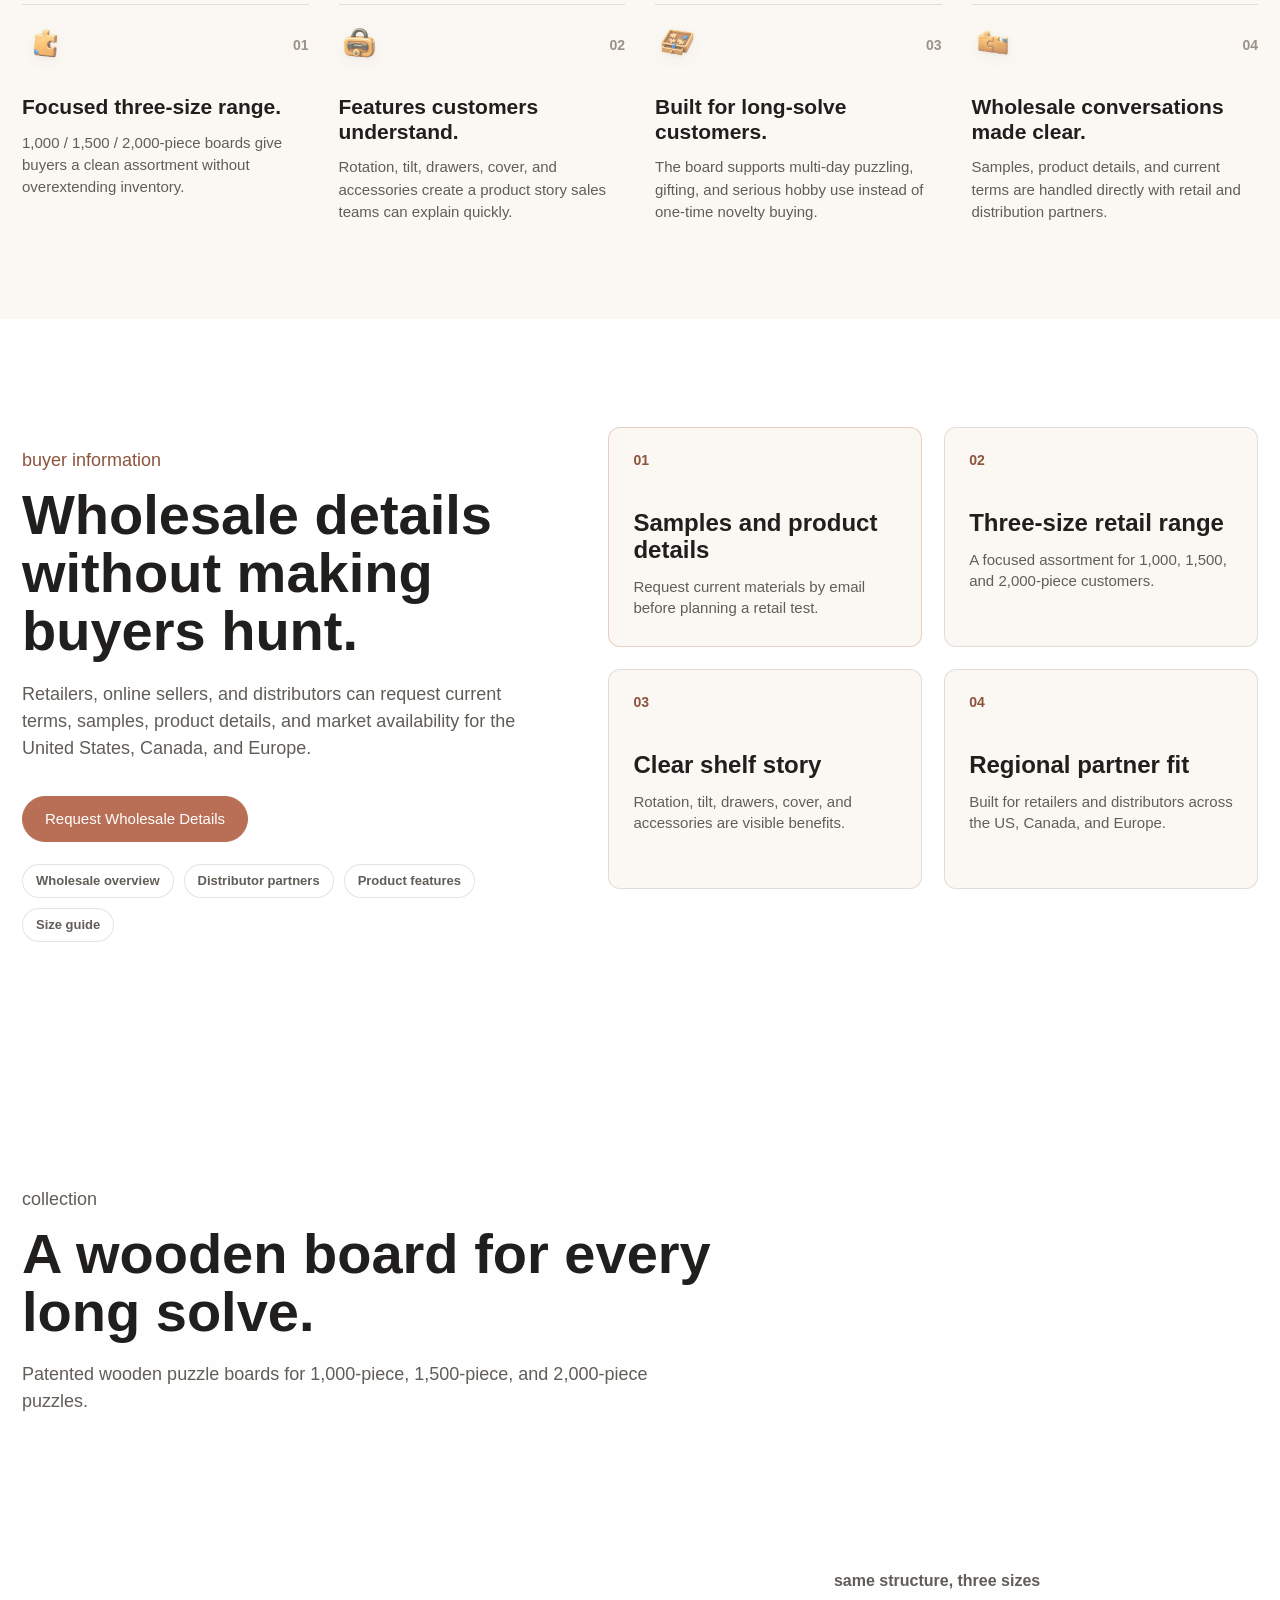
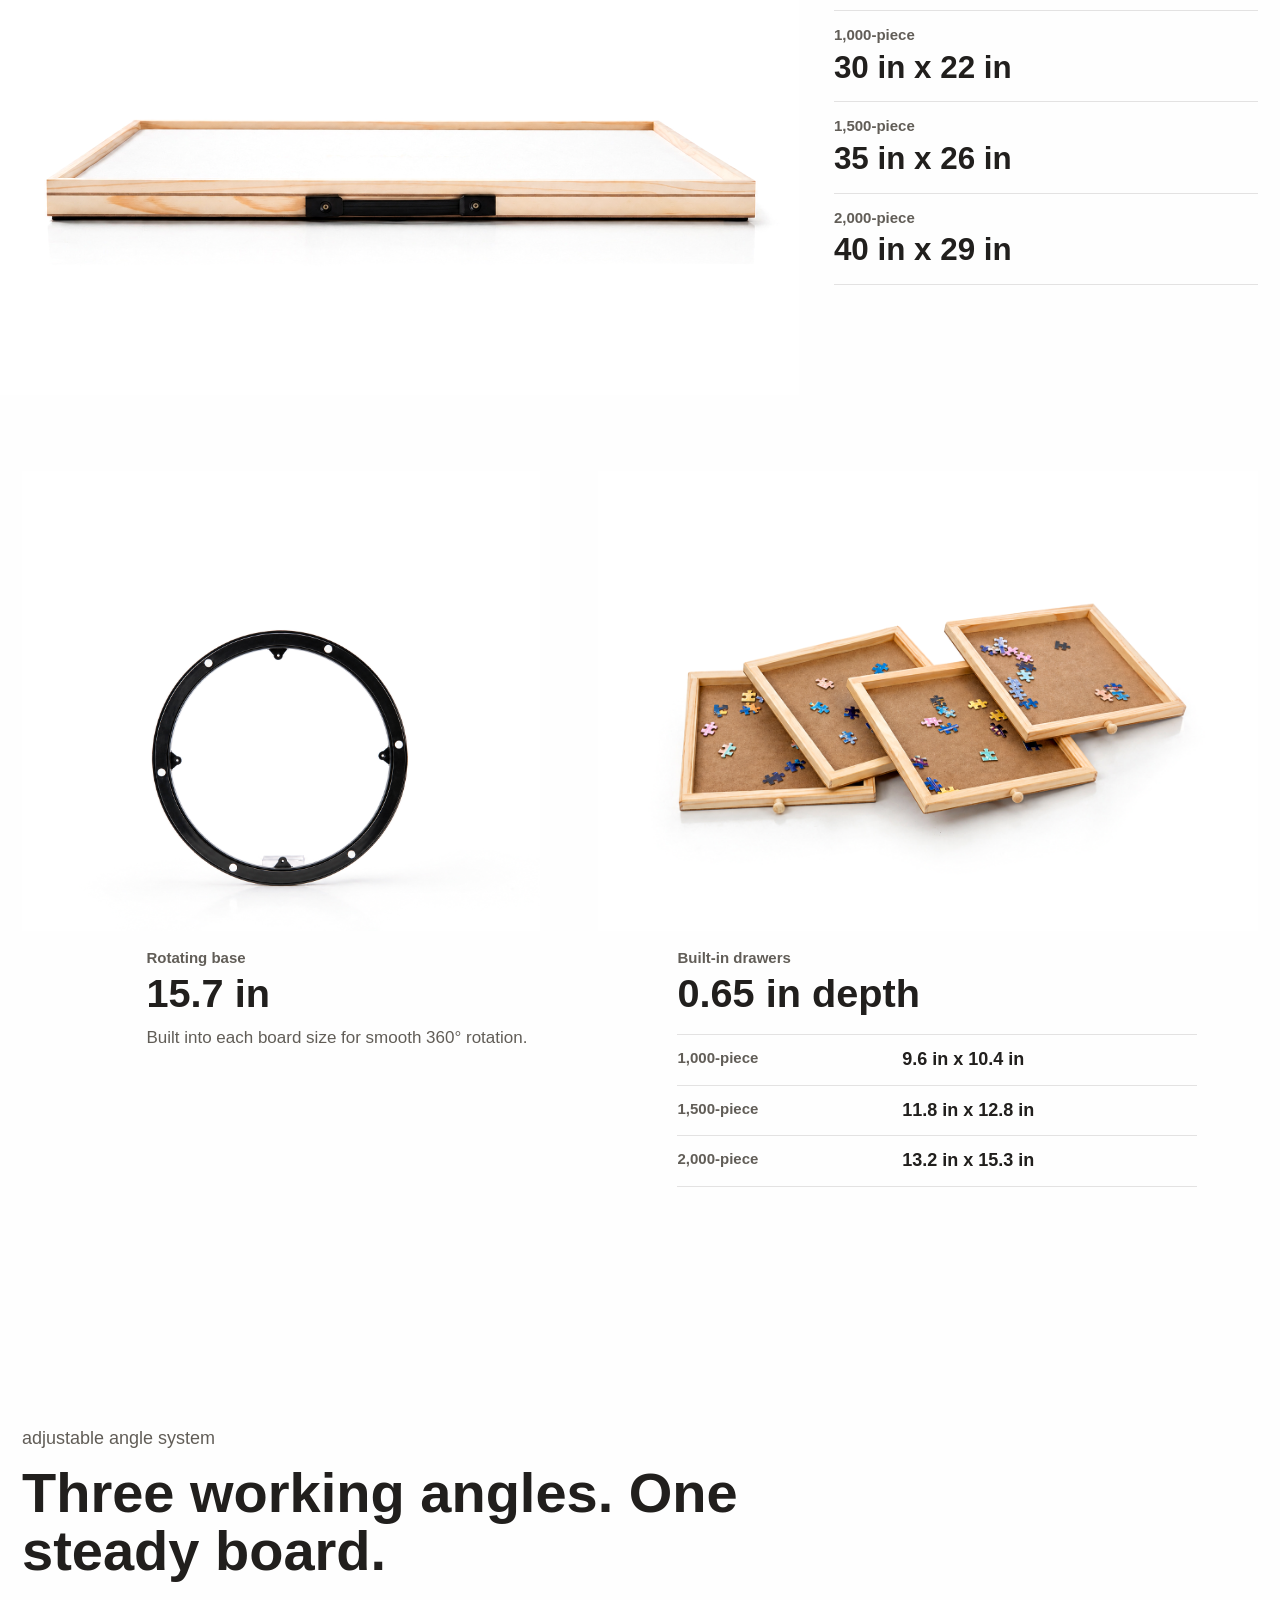
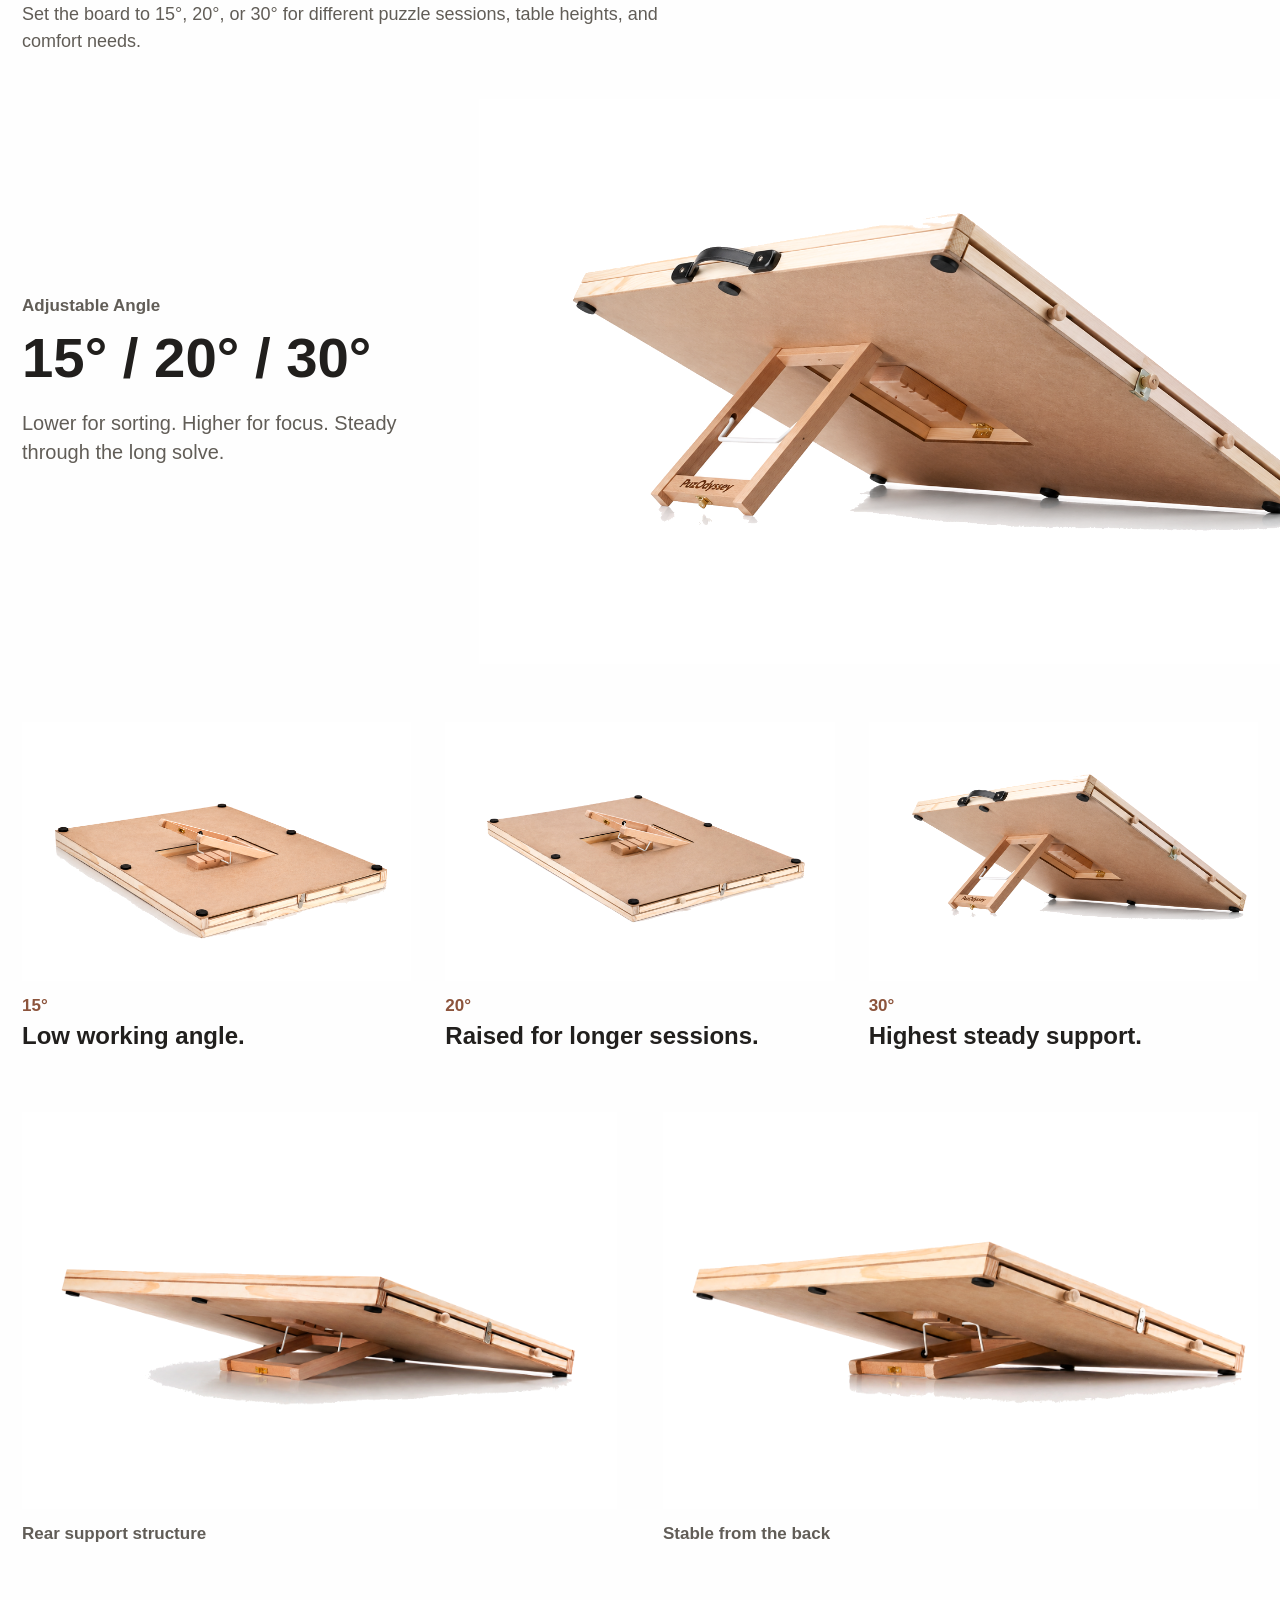
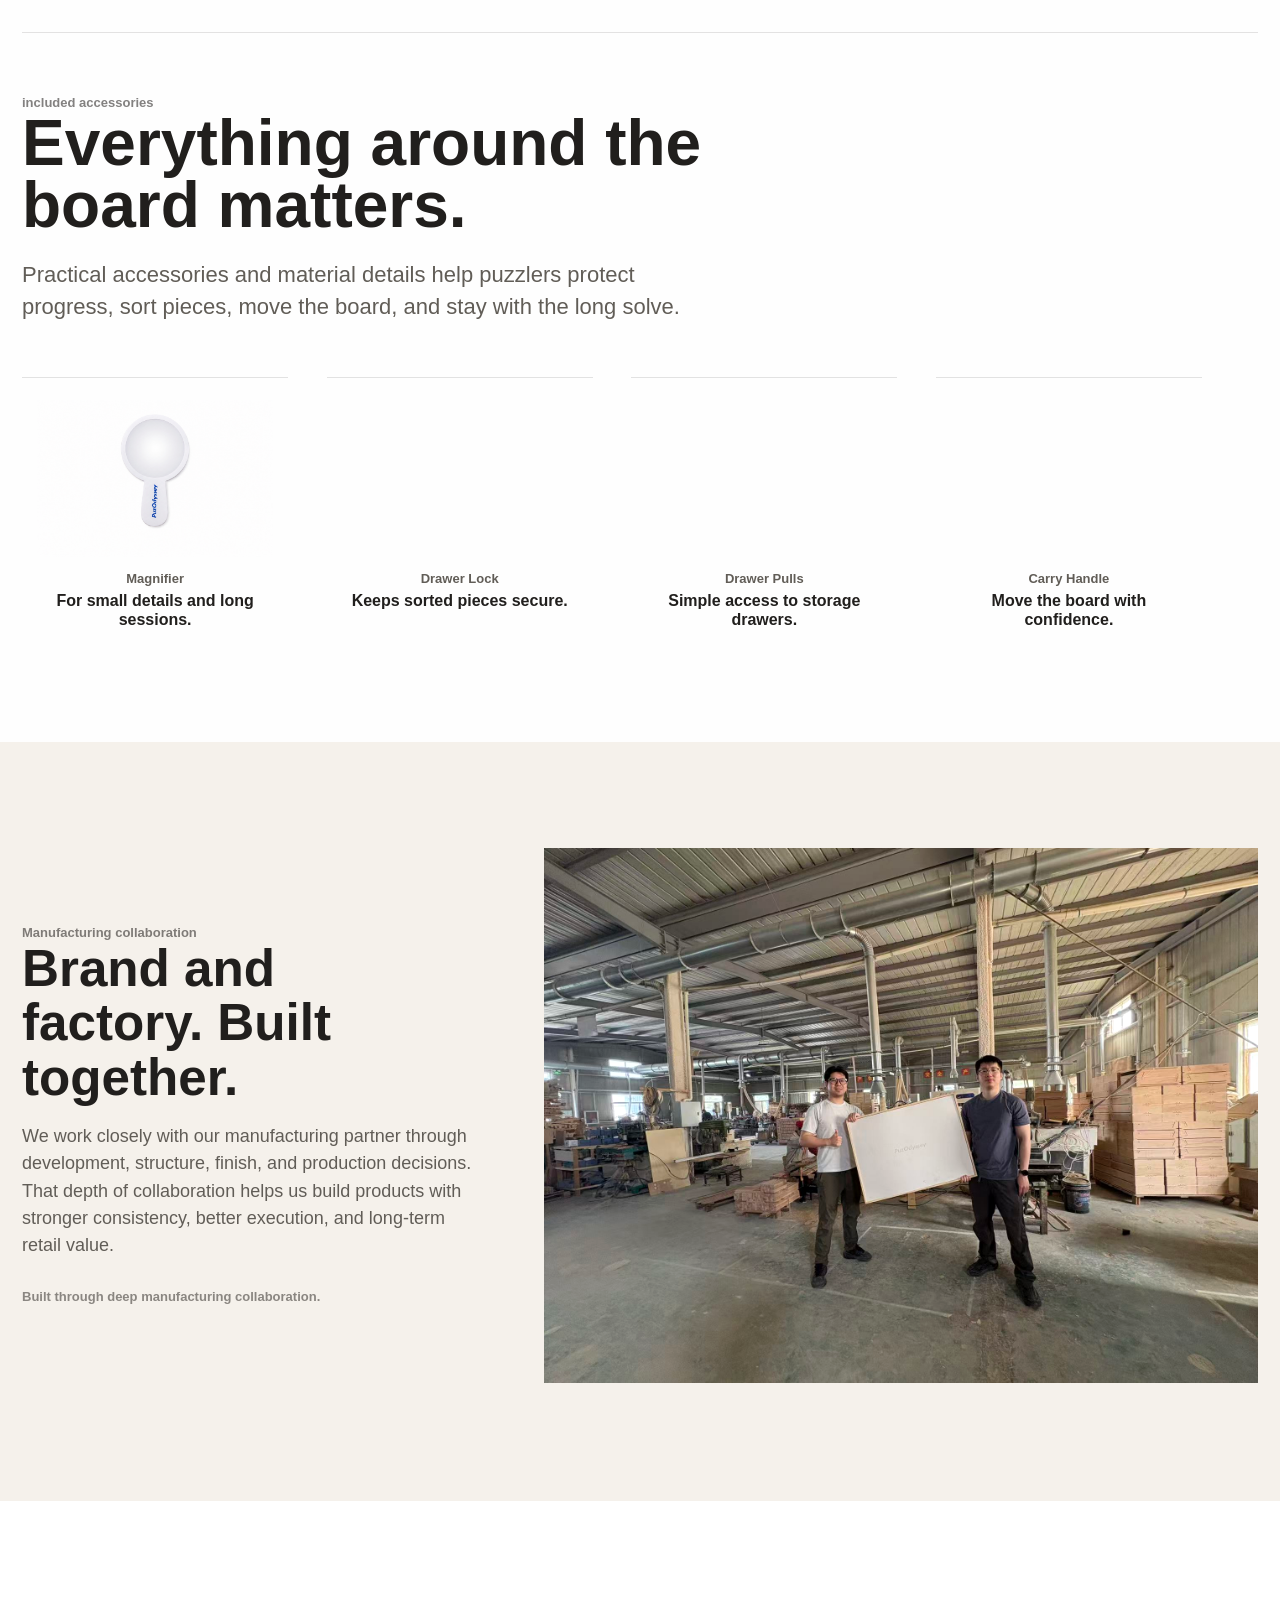
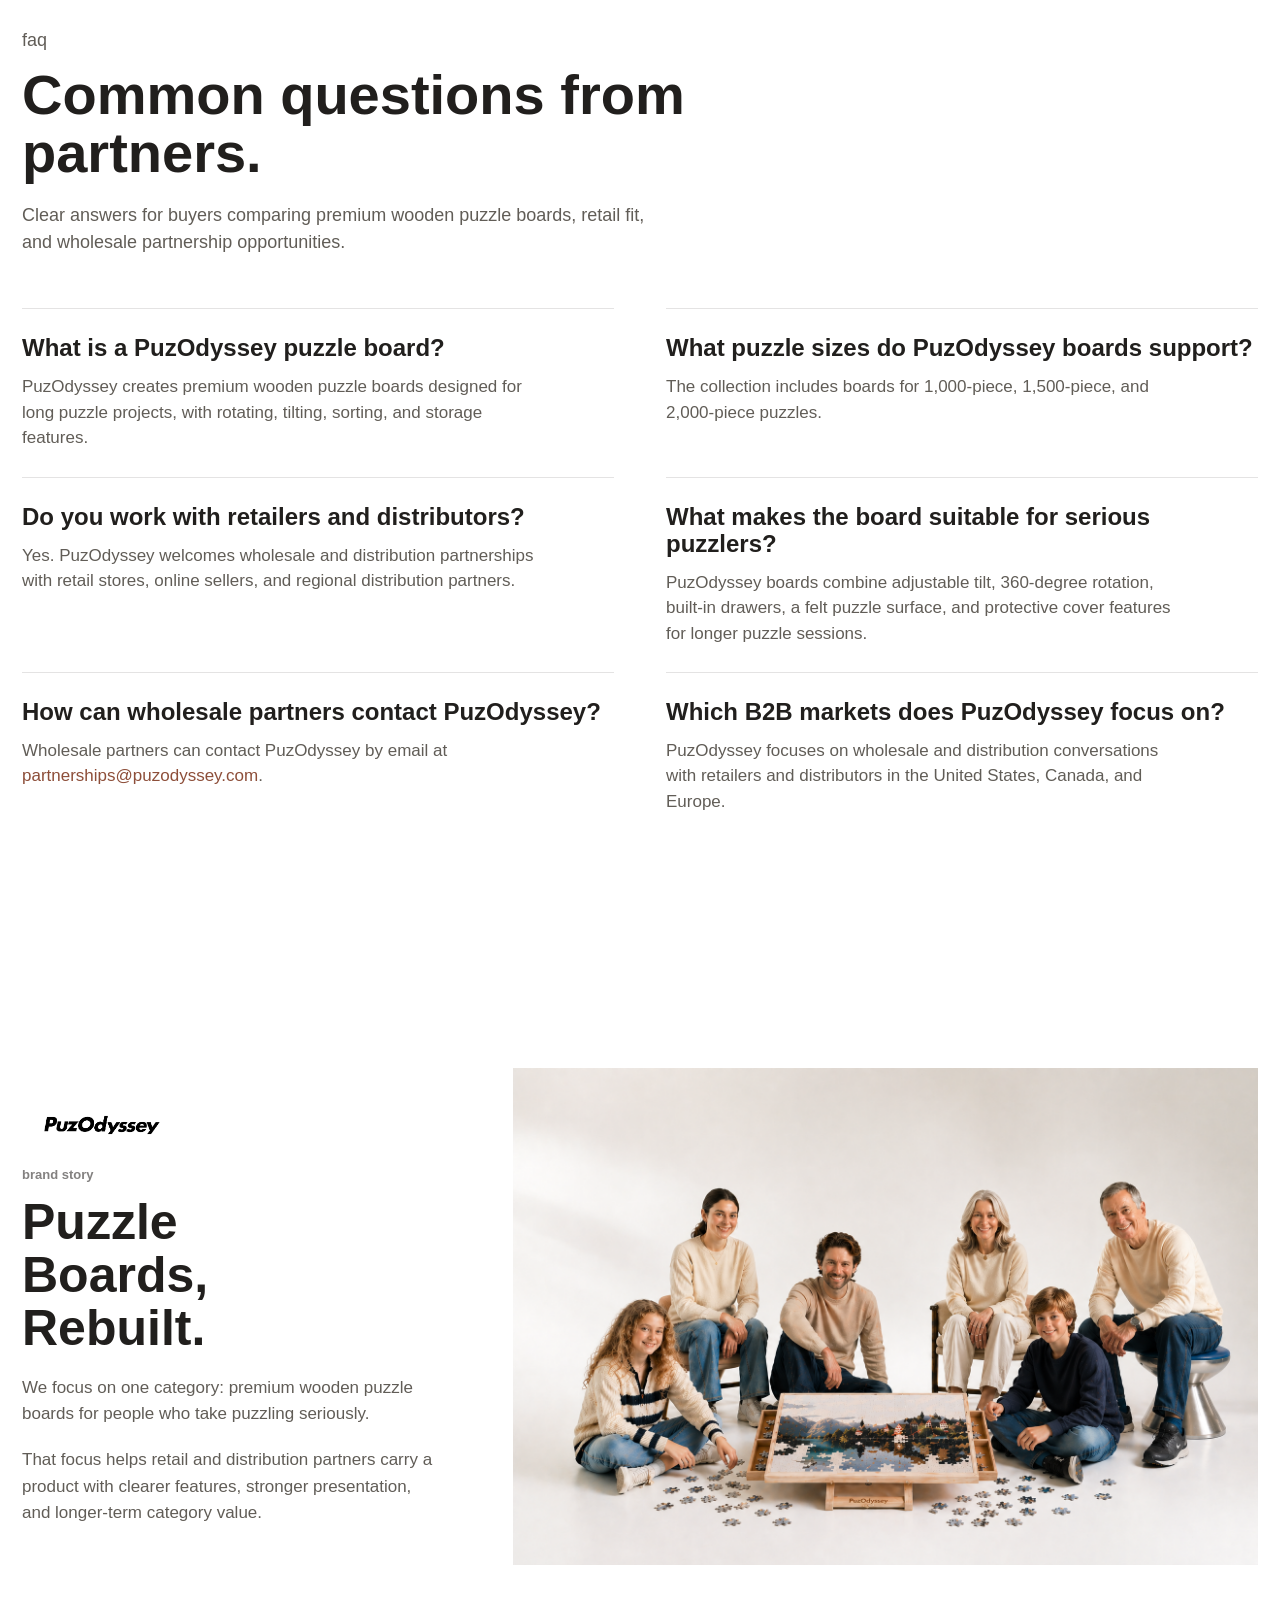
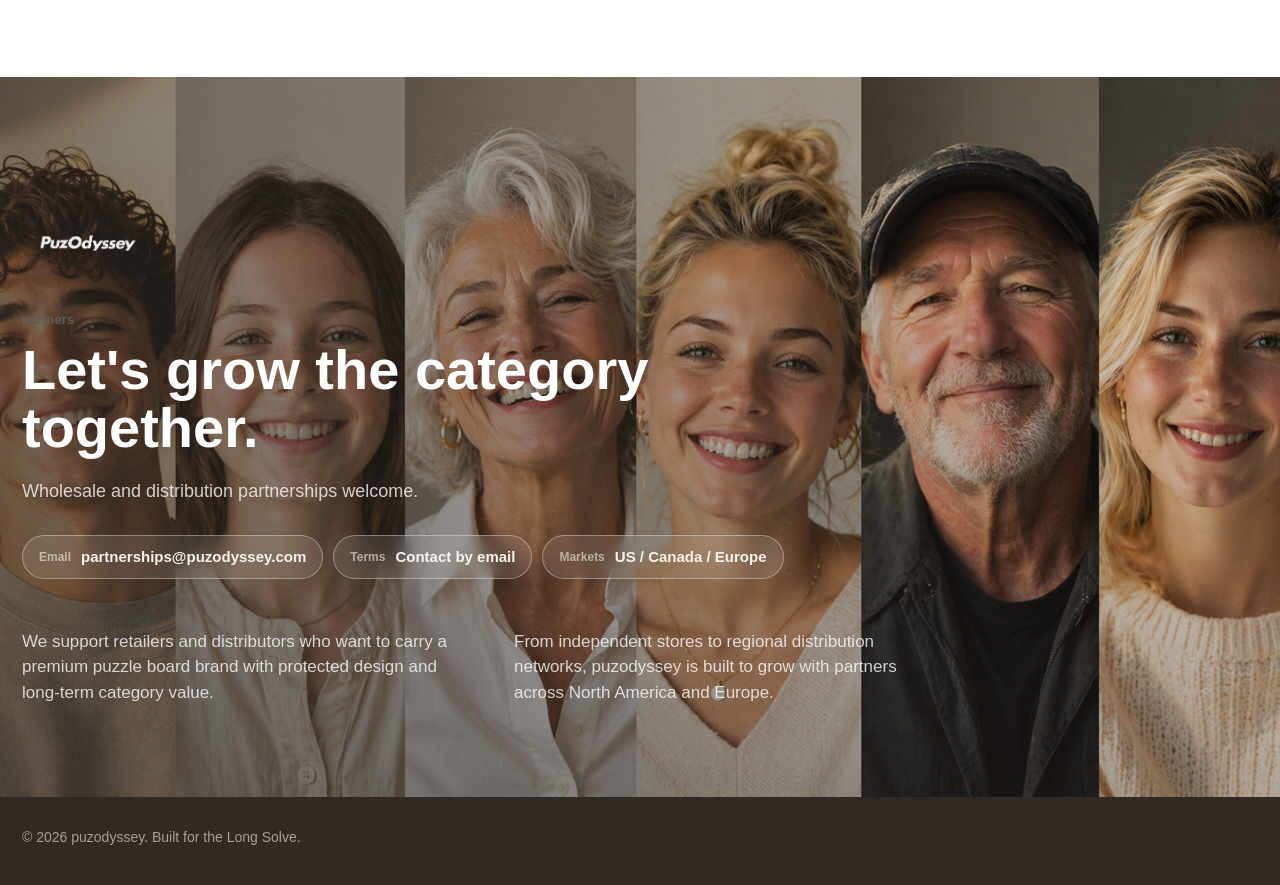
==== commit de2e6e6a: "Launch B2B homepage and GEO updates" ====
--- a/index.html
+++ b/index.html
@@ -6,9 +6,11 @@
     <title>PuzOdyssey | Premium Puzzle Boards for Retailers & Distributors</title>
     <meta
       name="description"
-      content="PuzOdyssey creates premium rotating and tilting wooden puzzle boards for retailers, distributors, and serious puzzlers."
+      content="PuzOdyssey creates a focused premium wooden puzzle board line for retailers, online sellers, and distributors."
     />
     <link rel="canonical" href="https://puzodyssey.com/" />
+    <link rel="alternate" type="text/plain" href="https://puzodyssey.com/llms.txt" title="PuzOdyssey AI summary" />
+    <link rel="alternate" type="text/plain" href="https://puzodyssey.com/llms-full.txt" title="PuzOdyssey full AI reference" />
     <meta name="robots" content="index, follow" />
     <meta name="theme-color" content="#faf7f0" />
     <link rel="icon" href="./favicon-48.png" type="image/png" sizes="48x48" />
@@ -26,7 +28,7 @@
     />
     <meta
       property="og:description"
-      content="Premium rotating and tilting wooden puzzle boards built for serious puzzlers and retail partners."
+      content="A focused premium wooden puzzle board line for retailers, online sellers, and distribution partners."
     />
     <meta property="og:url" content="https://puzodyssey.com/" />
     <meta
@@ -45,7 +47,7 @@
     />
     <meta
       name="twitter:description"
-      content="Premium rotating and tilting wooden puzzle boards built for serious puzzlers and retail partners."
+      content="A focused premium wooden puzzle board line for retailers, online sellers, and distribution partners."
     />
     <meta
       name="twitter:image"
@@ -60,7 +62,7 @@
         "url": "https://puzodyssey.com/",
         "logo": "https://puzodyssey.com/assets/brand/puzodyssey-logo.png",
         "email": "partnerships@puzodyssey.com",
-        "description": "PuzOdyssey creates premium rotating and tilting wooden puzzle boards for retailers, distributors, and serious puzzlers."
+        "description": "PuzOdyssey creates a focused premium wooden puzzle board line for retailers, online sellers, and distributors."
       }
     </script>
     <script type="application/ld+json">
@@ -83,7 +85,7 @@
         "@id": "https://puzodyssey.com/#webpage",
         "url": "https://puzodyssey.com/",
         "name": "PuzOdyssey | Premium Puzzle Boards for Retailers & Distributors",
-        "description": "PuzOdyssey creates premium rotating and tilting wooden puzzle boards for retailers, distributors, and serious puzzlers.",
+        "description": "PuzOdyssey creates a focused premium wooden puzzle board line for retailers, online sellers, and distributors.",
         "isPartOf": {
           "@id": "https://puzodyssey.com/#website"
         },
@@ -188,7 +190,7 @@
         ]
       }
     </script>
-    <link rel="stylesheet" href="./styles.css?v=20260428-airbnb-notion" />
+    <link rel="stylesheet" href="./styles.css?v=20260501-geo-launch" />
   </head>
   <body>
     <header class="site-header">
@@ -217,9 +219,9 @@
 
         <nav class="site-nav" id="site-nav" data-open="false">
           <a href="#brand">Brand</a>
+          <a href="#wholesale">Wholesale</a>
           <a href="#collection">Collection</a>
           <a href="#features">Features</a>
-          <a href="#wholesale">Wholesale</a>
           <a href="#faq">FAQ</a>
           <a href="#partners">Partners</a>
         </nav>
@@ -227,66 +229,576 @@
     </header>
 
     <main id="top">
-      <section class="hero reveal">
-        <div class="hero-copy">
-          <h1>The board that takes puzzling seriously.</h1>
-          <p>
-            Premium wooden puzzle boards for serious puzzlers, retailers, and
-            distributors building a stronger puzzle category.
-          </p>
-
-          <div class="button-row">
-            <a class="button button-primary" href="#collection">View Collection</a>
-            <a class="button button-secondary" href="#partners">Partner With Us</a>
-          </div>
-        </div>
-
-        <figure class="hero-product">
-          <img
-            src="./assets/product/puzodyssey-hero-product.jpg?v=20260421-hero"
-            alt="puzodyssey wooden puzzle board with drawers, puzzle surface, and soft cover"
-            width="1600"
-            height="1040"
-            fetchpriority="high"
-          />
-        </figure>
+      <section class="hero hero-merged reveal" id="brand">
+        <div class="hero-stage">
+          <div class="hero-copy">
+            <h1>Premium puzzle boards for retailers and distributors.</h1>
+            <p>
+              A focused wooden puzzle board line with three sizes, visible
+              product features, and a clear long-solve story for stores and
+              distribution partners.
+            </p>
+
+            <div class="button-row">
+              <a
+                class="button button-primary"
+                href="mailto:partnerships@puzodyssey.com?subject=Wholesale%20details%20request%20-%20PuzOdyssey"
+              >
+                Request Wholesale Details
+              </a>
+              <a class="button button-secondary" href="#collection">View Product Range</a>
+            </div>
+          </div>
+
+          <figure class="hero-product">
+            <img
+              class="hero-product-main"
+              src="./assets/product/puzodyssey-hero-angle.png?v=20260429-hero-series"
+              alt="puzodyssey wooden puzzle board shown at an angled tilt on a white studio background"
+              width="1535"
+              height="1024"
+              fetchpriority="high"
+            />
+          </figure>
+        </div>
+
+        <div class="hero-brand-row" aria-label="PuzOdyssey brand statement">
+          <div class="hero-brand-note">
+            <span>retail fit</span>
+            <strong>
+              A premium board line stores can explain quickly.
+            </strong>
+            <p>
+              Rotating, tilting, built-in drawers, and three focused sizes give
+              buyers a clear reason to carry PuzOdyssey.
+            </p>
+          </div>
+
+          <figure class="hero-brand-visual">
+            <img
+              class="hero-brand-image"
+              src="./assets/product/puzodyssey-hero-back.png?v=20260429-hero-series"
+              alt="puzodyssey wooden puzzle board back support and handle details"
+              width="1535"
+              height="1025"
+              loading="lazy"
+              decoding="async"
+            />
+          </figure>
+        </div>
 
         <div class="hero-proof" aria-label="Retail highlights">
           <article>
-            <span>Long-solve ready</span>
-            <strong>Built for multi-day projects.</strong>
+            <span>Wholesale ready</span>
+            <strong>Details available by email.</strong>
           </article>
           <article>
-            <span>Three sizes</span>
+            <span>Focused range</span>
             <strong>1,000 / 1,500 / 2,000 pieces.</strong>
           </article>
           <article>
-            <span>Patented design</span>
-            <strong>Comfort at every angle.</strong>
+            <span>Partner markets</span>
+            <strong>US / Canada / Europe.</strong>
           </article>
         </div>
       </section>
 
-      <section class="brand-scene reveal" id="brand">
-        <div class="scene-copy">
-          <p class="eyebrow">brand</p>
-          <h2>A premium puzzle board brand for stores that sell more than products.</h2>
-          <p>
-            PuzOdyssey creates puzzle boards for customers who see puzzling as
-            time well spent.
+      <section class="values-scene reveal" id="values">
+        <div class="section-inner">
+          <p class="eyebrow">retail reasons</p>
+          <h2>Why retailers carry PuzOdyssey.</h2>
+          <p class="section-lead">
+            Clear product benefits, a focused assortment, and a premium story
+            that works in stores and online.
           </p>
-        </div>
-
-        <figure class="scene-image">
-          <img
-            src="./assets/product/puzodyssey-main.jpg?v=20260421-main"
-            alt="puzodyssey puzzle board product scene"
-            width="1600"
-            height="1600"
-            loading="lazy"
-            decoding="async"
-          />
-        </figure>
+
+          <div class="value-strip">
+            <article>
+              <div class="value-top">
+                <span class="value-icon" aria-hidden="true">
+                  <img
+                    class="value-emoji"
+                    src="./assets/brand/value-emoji/value-long-projects.png?v=20260430-image2"
+                    alt=""
+                    width="627"
+                    height="627"
+                    loading="lazy"
+                    decoding="async"
+                  />
+                </span>
+                <span class="value-index">01</span>
+              </div>
+              <h3>Focused three-size range.</h3>
+              <p>
+                1,000 / 1,500 / 2,000-piece boards give buyers a clean
+                assortment without overextending inventory.
+              </p>
+            </article>
+            <article>
+              <div class="value-top">
+                <span class="value-icon" aria-hidden="true">
+                  <img
+                    class="value-emoji"
+                    src="./assets/brand/value-emoji/value-protected-design.png?v=20260430-image2"
+                    alt=""
+                    width="627"
+                    height="627"
+                    loading="lazy"
+                    decoding="async"
+                  />
+                </span>
+                <span class="value-index">02</span>
+              </div>
+              <h3>Features customers understand.</h3>
+              <p>
+                Rotation, tilt, drawers, cover, and accessories create a
+                product story sales teams can explain quickly.
+              </p>
+            </article>
+            <article>
+              <div class="value-top">
+                <span class="value-icon" aria-hidden="true">
+                  <img
+                    class="value-emoji"
+                    src="./assets/brand/value-emoji/value-premium-giftable.png?v=20260430-image2"
+                    alt=""
+                    width="627"
+                    height="627"
+                    loading="lazy"
+                    decoding="async"
+                  />
+                </span>
+                <span class="value-index">03</span>
+              </div>
+              <h3>Built for long-solve customers.</h3>
+              <p>
+                The board supports multi-day puzzling, gifting, and serious
+                hobby use instead of one-time novelty buying.
+              </p>
+            </article>
+            <article>
+              <div class="value-top">
+                <span class="value-icon" aria-hidden="true">
+                  <img
+                    class="value-emoji"
+                    src="./assets/brand/value-emoji/value-partnership.png?v=20260430-image2"
+                    alt=""
+                    width="627"
+                    height="627"
+                    loading="lazy"
+                    decoding="async"
+                  />
+                </span>
+                <span class="value-index">04</span>
+              </div>
+              <h3>Wholesale conversations made clear.</h3>
+              <p>
+                Samples, product details, and current terms are handled
+                directly with retail and distribution partners.
+              </p>
+            </article>
+          </div>
+        </div>
+      </section>
+
+      <section class="wholesale-scene reveal" id="wholesale">
+        <div class="section-inner wholesale-layout">
+          <div class="wholesale-copy">
+            <p class="eyebrow">buyer information</p>
+            <h2>Wholesale details without making buyers hunt.</h2>
+            <p>
+              Retailers, online sellers, and distributors can request current
+              terms, samples, product details, and market availability for the
+              United States, Canada, and Europe.
+            </p>
+
+            <a
+              class="button button-primary"
+              href="mailto:partnerships@puzodyssey.com?subject=Wholesale%20details%20request%20-%20PuzOdyssey"
+            >
+              Request Wholesale Details
+            </a>
+            <div class="geo-link-row" aria-label="B2B buyer resources">
+              <a href="./wholesale-puzzle-boards.html">Wholesale overview</a>
+              <a href="./puzzle-board-distributor.html">Distributor partners</a>
+              <a href="./rotating-tilting-puzzle-board.html">Product features</a>
+              <a href="./puzzle-board-sizes.html">Size guide</a>
+            </div>
+          </div>
+
+          <div class="wholesale-points" aria-label="Wholesale highlights">
+            <article>
+              <span>01</span>
+              <strong>Samples and product details</strong>
+              <p>Request current materials by email before planning a retail test.</p>
+            </article>
+            <article>
+              <span>02</span>
+              <strong>Three-size retail range</strong>
+              <p>A focused assortment for 1,000, 1,500, and 2,000-piece customers.</p>
+            </article>
+            <article>
+              <span>03</span>
+              <strong>Clear shelf story</strong>
+              <p>Rotation, tilt, drawers, cover, and accessories are visible benefits.</p>
+            </article>
+            <article>
+              <span>04</span>
+              <strong>Regional partner fit</strong>
+              <p>
+                Built for retailers and distributors across the US, Canada,
+                and Europe.
+              </p>
+            </article>
+          </div>
+        </div>
+      </section>
+
+      <section class="collection-scene reveal" id="collection">
+        <div class="section-inner">
+          <div class="section-heading">
+            <p class="eyebrow">collection</p>
+            <h2>A wooden board for every long solve.</h2>
+            <p>
+              Patented wooden puzzle boards for 1,000-piece, 1,500-piece, and
+              2,000-piece puzzles.
+            </p>
+          </div>
+
+          <div class="specs-showcase">
+            <figure class="specs-main-image">
+              <img
+                src="./assets/product/specs/puzodyssey-size-profile.png?v=20260429-specs"
+                alt="puzodyssey wooden puzzle board front profile on a white background"
+                width="1535"
+                height="1025"
+                loading="lazy"
+                decoding="async"
+              />
+            </figure>
+
+            <div class="specs-copy">
+              <p class="specs-kicker">same structure, three sizes</p>
+              <div class="size-list" aria-label="puzodyssey puzzle board sizes">
+                <article>
+                  <span>1,000-piece</span>
+                  <strong>30 in x 22 in</strong>
+                </article>
+                <article>
+                  <span>1,500-piece</span>
+                  <strong>35 in x 26 in</strong>
+                </article>
+                <article>
+                  <span>2,000-piece</span>
+                  <strong>40 in x 29 in</strong>
+                </article>
+              </div>
+            </div>
+          </div>
+
+          <div class="dimension-grid">
+            <article class="dimension-panel">
+              <img
+                src="./assets/product/specs/puzodyssey-rotating-base.png?v=20260429-specs"
+                alt="puzodyssey 15.7 inch rotating base"
+                width="1535"
+                height="1024"
+                loading="lazy"
+                decoding="async"
+              />
+              <div>
+                <span>Rotating base</span>
+                <strong>15.7 in</strong>
+                <p>Built into each board size for smooth 360° rotation.</p>
+              </div>
+            </article>
+
+            <article class="dimension-panel dimension-panel-drawers">
+              <img
+                src="./assets/product/specs/puzodyssey-drawers.png?v=20260429-specs"
+                alt="puzodyssey built-in storage drawers for puzzle pieces"
+                width="1535"
+                height="1024"
+                loading="lazy"
+                decoding="async"
+              />
+              <div>
+                <span>Built-in drawers</span>
+                <strong>0.65 in depth</strong>
+                <ul aria-label="puzodyssey drawer dimensions by board size">
+                  <li>
+                    <span>1,000-piece</span>
+                    <b>9.6 in x 10.4 in</b>
+                  </li>
+                  <li>
+                    <span>1,500-piece</span>
+                    <b>11.8 in x 12.8 in</b>
+                  </li>
+                  <li>
+                    <span>2,000-piece</span>
+                    <b>13.2 in x 15.3 in</b>
+                  </li>
+                </ul>
+              </div>
+            </article>
+          </div>
+        </div>
+      </section>
+
+      <section class="feature-scene reveal" id="features">
+        <div class="section-inner">
+          <div class="section-heading">
+            <p class="eyebrow">adjustable angle system</p>
+            <h2>Three working angles. One steady board.</h2>
+            <p>
+              Set the board to 15°, 20°, or 30° for different puzzle sessions,
+              table heights, and comfort needs.
+            </p>
+          </div>
+
+          <div class="angle-system">
+            <div class="angle-hero">
+              <div class="angle-copy">
+                <span>Adjustable Angle</span>
+                <strong>15° / 20° / 30°</strong>
+                <p>
+                  Lower for sorting. Higher for focus. Steady through the long solve.
+                </p>
+              </div>
+              <img
+                src="./assets/product/angle-system/puzodyssey-angle-30.png?v=20260430-angle-bg-match"
+                alt="puzodyssey puzzle board set to 30 degree working angle"
+                width="1535"
+                height="1024"
+                loading="lazy"
+                decoding="async"
+              />
+            </div>
+
+            <div class="angle-steps" aria-label="puzodyssey adjustable angle options">
+              <article>
+                <img
+                  src="./assets/product/angle-system/puzodyssey-angle-15.png?v=20260430-angle-bg-match"
+                  alt="puzodyssey puzzle board rear support at 15 degree position"
+                  width="1535"
+                  height="1024"
+                  loading="lazy"
+                  decoding="async"
+                />
+                <span>15°</span>
+                <strong>Low working angle.</strong>
+              </article>
+
+              <article>
+                <img
+                  src="./assets/product/angle-system/puzodyssey-angle-20.png?v=20260430-angle-bg-match"
+                  alt="puzodyssey puzzle board rear support at 20 degree position"
+                  width="1535"
+                  height="1024"
+                  loading="lazy"
+                  decoding="async"
+                />
+                <span>20°</span>
+                <strong>Raised for longer sessions.</strong>
+              </article>
+
+              <article>
+                <img
+                  src="./assets/product/angle-system/puzodyssey-angle-30.png?v=20260430-angle-bg-match"
+                  alt="puzodyssey puzzle board rear support at 30 degree position"
+                  width="1535"
+                  height="1024"
+                  loading="lazy"
+                  decoding="async"
+                />
+                <span>30°</span>
+                <strong>Highest steady support.</strong>
+              </article>
+            </div>
+
+            <div class="angle-support-grid" aria-label="puzodyssey rear support structure">
+              <figure>
+                <img
+                  src="./assets/product/angle-system/puzodyssey-angle-support-back.png?v=20260430-angle-bg-match"
+                  alt="puzodyssey puzzle board underside support structure from the back"
+                  width="1535"
+                  height="1024"
+                  loading="lazy"
+                  decoding="async"
+                />
+                <figcaption>Rear support structure</figcaption>
+              </figure>
+
+              <figure>
+                <img
+                  src="./assets/product/angle-system/puzodyssey-angle-support-side.png?v=20260430-angle-bg-match"
+                  alt="puzodyssey puzzle board low angle side support structure"
+                  width="1535"
+                  height="1024"
+                  loading="lazy"
+                  decoding="async"
+                />
+                <figcaption>Stable from the back</figcaption>
+              </figure>
+            </div>
+          </div>
+
+          <div class="accessory-story" aria-label="PuzOdyssey included accessories and materials">
+            <div class="accessory-intro">
+              <p class="eyebrow">included accessories</p>
+              <h3>Everything around the board matters.</h3>
+              <p>
+                Practical accessories and material details help puzzlers protect
+                progress, sort pieces, move the board, and stay with the long solve.
+              </p>
+            </div>
+
+            <div class="accessory-group accessory-group-hardware">
+              <div class="accessory-detail-grid">
+                <article>
+                  <img
+                    src="./assets/product/accessories/puzodyssey-magnifier.png?v=20260430-accessory-bg"
+                    alt="PuzOdyssey magnifier accessory"
+                    width="1535"
+                    height="1024"
+                    loading="lazy"
+                    decoding="async"
+                  />
+                  <span>Magnifier</span>
+                  <strong>For small details and long sessions.</strong>
+                </article>
+
+                <article>
+                  <img
+                    src="./assets/product/accessories/puzodyssey-drawer-lock.png?v=20260430-accessory-bg"
+                    alt="PuzOdyssey drawer lock detail on a wooden puzzle board"
+                    width="1535"
+                    height="1024"
+                    loading="lazy"
+                    decoding="async"
+                  />
+                  <span>Drawer Lock</span>
+                  <strong>Keeps sorted pieces secure.</strong>
+                </article>
+
+                <article>
+                  <img
+                    src="./assets/product/accessories/puzodyssey-drawer-pulls.png?v=20260430-accessory-bg"
+                    alt="PuzOdyssey wooden drawer pulls on the puzzle board"
+                    width="1535"
+                    height="1024"
+                    loading="lazy"
+                    decoding="async"
+                  />
+                  <span>Drawer Pulls</span>
+                  <strong>Simple access to storage drawers.</strong>
+                </article>
+
+                <article>
+                  <img
+                    src="./assets/product/accessories/puzodyssey-carry-handle.png?v=20260430-accessory-bg"
+                    alt="PuzOdyssey carry handle on a wooden puzzle board"
+                    width="1535"
+                    height="1024"
+                    loading="lazy"
+                    decoding="async"
+                  />
+                  <span>Carry Handle</span>
+                  <strong>Move the board with confidence.</strong>
+                </article>
+              </div>
+            </div>
+          </div>
+        </div>
+      </section>
+
+      <section class="manufacturing-scene reveal" id="manufacturing">
+        <div class="section-inner manufacturing-layout">
+          <div class="manufacturing-copy">
+            <p class="eyebrow">Manufacturing collaboration</p>
+            <h2>Brand and factory. Built together.</h2>
+            <p>
+              We work closely with our manufacturing partner through development,
+              structure, finish, and production decisions. That depth of
+              collaboration helps us build products with stronger consistency,
+              better execution, and long-term retail value.
+            </p>
+            <p class="manufacturing-caption">
+              Built through deep manufacturing collaboration.
+            </p>
+          </div>
+
+          <figure class="manufacturing-image">
+            <img
+              src="./assets/factory/manufacturing-collaboration.jpg?v=20260429-huashu-vendor"
+              alt="PuzOdyssey founders with a puzzle board inside their manufacturing partner factory"
+              width="1706"
+              height="1280"
+              loading="lazy"
+              decoding="async"
+            />
+          </figure>
+        </div>
+      </section>
+
+      <section class="faq-scene reveal" id="faq">
+        <div class="section-inner">
+          <div class="section-heading">
+            <p class="eyebrow">faq</p>
+            <h2>Common questions from partners.</h2>
+            <p>
+              Clear answers for buyers comparing premium wooden puzzle boards,
+              retail fit, and wholesale partnership opportunities.
+            </p>
+          </div>
+
+          <div class="faq-list">
+            <article>
+              <h3>What is a PuzOdyssey puzzle board?</h3>
+              <p>
+                PuzOdyssey creates premium wooden puzzle boards designed for long
+                puzzle projects, with rotating, tilting, sorting, and storage features.
+              </p>
+            </article>
+            <article>
+              <h3>What puzzle sizes do PuzOdyssey boards support?</h3>
+              <p>
+                The collection includes boards for 1,000-piece, 1,500-piece, and
+                2,000-piece puzzles.
+              </p>
+            </article>
+            <article>
+              <h3>Do you work with retailers and distributors?</h3>
+              <p>
+                Yes. PuzOdyssey welcomes wholesale and distribution partnerships
+                with retail stores, online sellers, and regional distribution partners.
+              </p>
+            </article>
+            <article>
+              <h3>What makes the board suitable for serious puzzlers?</h3>
+              <p>
+                PuzOdyssey boards combine adjustable tilt, 360-degree rotation,
+                built-in drawers, a felt puzzle surface, and protective cover features
+                for longer puzzle sessions.
+              </p>
+            </article>
+            <article>
+              <h3>How can wholesale partners contact PuzOdyssey?</h3>
+              <p>
+                Wholesale partners can contact PuzOdyssey by email at
+                <a href="mailto:partnerships@puzodyssey.com">partnerships@puzodyssey.com</a>.
+              </p>
+            </article>
+            <article>
+              <h3>Which B2B markets does PuzOdyssey focus on?</h3>
+              <p>
+                PuzOdyssey focuses on wholesale and distribution conversations
+                with retailers and distributors in the United States, Canada,
+                and Europe.
+              </p>
+            </article>
+          </div>
+        </div>
       </section>
 
       <section class="brand-story-scene reveal" id="brand-story">
@@ -305,20 +817,19 @@
             <p class="eyebrow">brand story</p>
             <h2>Puzzle Boards, Rebuilt.</h2>
             <p>
-              We are a product company dedicated to puzzle board development.
-              Puzzling takes time and focus, so we build puzzle boards as
-              serious products.
-            </p>
-            <p>
-              Built for the long solve, PuzOdyssey helps retailers and
-              distributors create a stronger puzzle category through better
-              products, better experiences, and longer-term customer value.
+              We focus on one category: premium wooden puzzle boards for people
+              who take puzzling seriously.
+            </p>
+            <p>
+              That focus helps retail and distribution partners carry a product
+              with clearer features, stronger presentation, and longer-term
+              category value.
             </p>
           </div>
 
           <figure class="brand-story-visual">
             <img
-              src="./assets/brand/brand-story.png?v=20260427-story"
+              src="./assets/brand/brand-story.png?v=20260429-huashu-vendor"
               alt="PuzOdyssey puzzle board with families and serious puzzlers"
               width="1536"
               height="1024"
@@ -329,313 +840,10 @@
         </div>
       </section>
 
-      <section class="values-scene reveal" id="values">
-        <div class="section-inner">
-          <p class="eyebrow">values</p>
-          <h2>Designed for real puzzlers.</h2>
-
-          <div class="value-strip">
-            <article>
-              <div class="value-top">
-                <span class="value-icon" aria-hidden="true">🧩</span>
-                <span class="value-index">01</span>
-              </div>
-              <h3>Built for long projects.</h3>
-              <p>For people who stay with the puzzle from first piece to final piece.</p>
-            </article>
-            <article>
-              <div class="value-top">
-                <span class="value-icon" aria-hidden="true">✨</span>
-                <span class="value-index">02</span>
-              </div>
-              <h3>Protected design.</h3>
-              <p>Original product ideas that give partners something distinctive to carry.</p>
-            </article>
-            <article>
-              <div class="value-top">
-                <span class="value-icon" aria-hidden="true">🎁</span>
-                <span class="value-index">03</span>
-              </div>
-              <h3>Premium that explains itself.</h3>
-              <p>Easy to understand. Easy to gift. Easy to believe in.</p>
-            </article>
-            <article>
-              <div class="value-top">
-                <span class="value-icon" aria-hidden="true">🤝</span>
-                <span class="value-index">04</span>
-              </div>
-              <h3>Partnership over transactions.</h3>
-              <p>Built to grow with retailers and distributors.</p>
-            </article>
-          </div>
-        </div>
-      </section>
-
-      <section class="collection-scene reveal" id="collection">
-        <div class="section-inner">
-          <div class="section-heading">
-            <p class="eyebrow">collection</p>
-            <h2>A wooden board for every long solve.</h2>
-            <p>
-              Patented wooden puzzle boards for 1,000-piece, 1,500-piece, and
-              2,000-piece puzzles.
-            </p>
-          </div>
-
-          <div class="size-grid">
-            <article class="size-card">
-              <img
-                src="./assets/product/puzodyssey-size-1000.jpg?v=20260421-size"
-                alt="1000-piece puzodyssey puzzle board dimensions"
-                width="1600"
-                height="1600"
-                loading="lazy"
-                decoding="async"
-              />
-              <div>
-                <span>1,000-piece</span>
-                <strong>30 in x 22 in</strong>
-              </div>
-            </article>
-
-            <article class="size-card">
-              <img
-                src="./assets/product/puzodyssey-size-1500.jpg?v=20260421-size"
-                alt="1500-piece puzodyssey puzzle board dimensions"
-                width="1600"
-                height="1600"
-                loading="lazy"
-                decoding="async"
-              />
-              <div>
-                <span>1,500-piece</span>
-                <strong>35 in x 26 in</strong>
-              </div>
-            </article>
-
-            <article class="size-card">
-              <img
-                src="./assets/product/puzodyssey-size-2000.jpg?v=20260421-size"
-                alt="2000-piece puzodyssey puzzle board dimensions"
-                width="1600"
-                height="1600"
-                loading="lazy"
-                decoding="async"
-              />
-              <div>
-                <span>2,000-piece</span>
-                <strong>40 in x 29 in</strong>
-              </div>
-            </article>
-          </div>
-        </div>
-      </section>
-
-      <section class="feature-scene reveal" id="features">
-        <div class="section-inner">
-          <div class="section-heading">
-            <p class="eyebrow">product features</p>
-            <h2>Made for the way puzzlers work.</h2>
-            <p>Small details that make large puzzles easier to start, pause, and return to.</p>
-          </div>
-
-          <div class="feature-grid">
-            <article>
-              <img
-                src="./assets/product/puzodyssey-accessories.jpg?v=20260421-feature"
-                alt="puzodyssey adjustable tilt feature"
-                width="1600"
-                height="1600"
-                loading="lazy"
-                decoding="async"
-              />
-              <span>Adjustable Tilt</span>
-              <strong>15° / 20° / 30°</strong>
-            </article>
-
-            <article>
-              <img
-                src="./assets/product/puzodyssey-rotation.jpg?v=20260421-feature"
-                alt="puzodyssey 360 degree rotating base"
-                width="1600"
-                height="1600"
-                loading="lazy"
-                decoding="async"
-              />
-              <span>360° Rotation</span>
-              <strong>Every side within reach.</strong>
-            </article>
-
-            <article>
-              <img
-                src="./assets/product/puzodyssey-details.jpg?v=20260421-feature"
-                alt="puzodyssey built-in drawers and accessories"
-                width="1600"
-                height="1600"
-                loading="lazy"
-                decoding="async"
-              />
-              <span>Built-In Drawers</span>
-              <strong>Sort. Pause. Return.</strong>
-            </article>
-
-            <article>
-              <img
-                src="./assets/product/puzodyssey-tilt.jpg?v=20260421-feature"
-                alt="puzodyssey product dimensions and details"
-                width="1600"
-                height="1600"
-                loading="lazy"
-                decoding="async"
-              />
-              <span>Product Details</span>
-              <strong>Cover, drawers, felt surface.</strong>
-            </article>
-          </div>
-        </div>
-      </section>
-
-      <section class="wholesale-scene reveal" id="wholesale">
-        <div class="section-inner wholesale-layout">
-          <div class="wholesale-copy">
-            <p class="eyebrow">wholesale</p>
-            <h2>For stores that know puzzling is more than a pastime.</h2>
-            <p>
-              PuzOdyssey supports retail stores, online sellers, and distribution
-              partners in North America and Europe looking for premium wooden
-              puzzle boards with distinctive product value.
-            </p>
-
-            <a class="button button-primary" href="#partners">Start a Partnership</a>
-            <div class="geo-link-row" aria-label="B2B buyer resources">
-              <a href="./wholesale-puzzle-boards.html">Wholesale overview</a>
-              <a href="./puzzle-board-distributor.html">Distributor partners</a>
-              <a href="./rotating-tilting-puzzle-board.html">Product features</a>
-              <a href="./puzzle-board-sizes.html">Size guide</a>
-            </div>
-          </div>
-
-          <div class="wholesale-points" aria-label="Wholesale highlights">
-            <article>
-              <span>01</span>
-              <strong>Retail-ready premium puzzle boards</strong>
-              <p>Giftable, easy to explain, and positioned for serious puzzlers.</p>
-            </article>
-            <article>
-              <span>02</span>
-              <strong>1,000 / 1,500 / 2,000-piece sizes</strong>
-              <p>A focused product range for stores and category buyers.</p>
-            </article>
-            <article>
-              <span>03</span>
-              <strong>Rotating, tilting, drawer-based system</strong>
-              <p>Features that create a clear product story on shelf and online.</p>
-            </article>
-            <article>
-              <span>04</span>
-              <strong>Wholesale and distribution partnerships</strong>
-              <p>
-                Built for independent retailers, online sellers, distributors,
-                and regional networks in the United States, Canada, and Europe.
-              </p>
-            </article>
-          </div>
-        </div>
-      </section>
-
-      <section class="manufacturing-scene reveal" id="manufacturing">
-        <div class="section-inner manufacturing-layout">
-          <div class="manufacturing-copy">
-            <p class="eyebrow">Manufacturing collaboration</p>
-            <h2>Brand and factory. Built together.</h2>
-            <p>
-              We work closely with our manufacturing partner through development,
-              structure, finish, and production decisions. That depth of
-              collaboration helps us build products with stronger consistency,
-              better execution, and long-term retail value.
-            </p>
-            <p class="manufacturing-caption">
-              Built through deep manufacturing collaboration.
-            </p>
-          </div>
-
-          <figure class="manufacturing-image">
-            <img
-              src="./assets/factory/manufacturing-collaboration.jpg?v=20260426-factory"
-              alt="PuzOdyssey founders with a puzzle board inside their manufacturing partner factory"
-              width="1706"
-              height="1280"
-              loading="lazy"
-              decoding="async"
-            />
-          </figure>
-        </div>
-      </section>
-
-      <section class="faq-scene reveal" id="faq">
-        <div class="section-inner">
-          <div class="section-heading">
-            <p class="eyebrow">faq</p>
-            <h2>Common questions from partners.</h2>
-            <p>
-              Clear answers for buyers comparing premium wooden puzzle boards,
-              retail fit, and wholesale partnership opportunities.
-            </p>
-          </div>
-
-          <div class="faq-list">
-            <article>
-              <h3>What is a PuzOdyssey puzzle board?</h3>
-              <p>
-                PuzOdyssey creates premium wooden puzzle boards designed for long
-                puzzle projects, with rotating, tilting, sorting, and storage features.
-              </p>
-            </article>
-            <article>
-              <h3>What puzzle sizes do PuzOdyssey boards support?</h3>
-              <p>
-                The collection includes boards for 1,000-piece, 1,500-piece, and
-                2,000-piece puzzles.
-              </p>
-            </article>
-            <article>
-              <h3>Do you work with retailers and distributors?</h3>
-              <p>
-                Yes. PuzOdyssey welcomes wholesale and distribution partnerships
-                with retail stores, online sellers, and regional distribution partners.
-              </p>
-            </article>
-            <article>
-              <h3>What makes the board suitable for serious puzzlers?</h3>
-              <p>
-                PuzOdyssey boards combine adjustable tilt, 360-degree rotation,
-                built-in drawers, a felt puzzle surface, and protective cover features
-                for longer puzzle sessions.
-              </p>
-            </article>
-            <article>
-              <h3>How can wholesale partners contact PuzOdyssey?</h3>
-              <p>
-                Wholesale partners can contact PuzOdyssey by email at
-                <a href="mailto:partnerships@puzodyssey.com">partnerships@puzodyssey.com</a>.
-              </p>
-            </article>
-            <article>
-              <h3>Which B2B markets does PuzOdyssey focus on?</h3>
-              <p>
-                PuzOdyssey focuses on wholesale and distribution conversations
-                with retailers and distributors in the United States, Canada,
-                and Europe.
-              </p>
-            </article>
-          </div>
-        </div>
-      </section>
-
       <section class="partner-scene reveal" id="partners">
         <img
           class="partner-image"
-          src="./assets/partners/partner-community.png?v=20260421-partners"
+          src="./assets/partners/partner-community.png?v=20260429-huashu-vendor"
           alt=""
           width="2048"
           height="864"
--- a/styles.css
+++ b/styles.css
@@ -5,6 +5,10 @@
   --gray: #f8f6f2;
   --panel-gray: #f6f5f4;
   --surface-soft: #fbfaf7;
+  --photo-white: #fefefe;
+  --photo-cool-white: #f0eff5;
+  --photo-warm-white: #f7f2ed;
+  --photo-clean-white: #fefefe;
   --surface-card: #ffffff;
   --wood: #b97859;
   --wood-dark: #8d4e39;
@@ -1444,3 +1448,1380 @@
     justify-content: space-between;
   }
 }
+
+/* Huashu reviewed vendor redesign: warm wooden product, photo-led, low-noise B2B structure. */
+:root {
+  --near-black: #211f1d;
+  --gray: #f7f4ef;
+  --panel-gray: #f5f1eb;
+  --surface-soft: #fbf8f3;
+  --surface-card: #ffffff;
+  --wood: #ba7a55;
+  --wood-dark: #8c543c;
+  --coral: #b86f55;
+  --coral-active: #96523e;
+  --dark-panel: #312a24;
+  --muted: #615d57;
+  --muted-soft: #9a9289;
+  --line: rgba(33, 31, 29, 0.12);
+  --radius: 12px;
+}
+
+body {
+  background: var(--white);
+  color: var(--near-black);
+}
+
+.site-header {
+  top: 14px;
+}
+
+.nav-shell {
+  min-height: 58px;
+  border-color: rgba(33, 31, 29, 0.1);
+  background: rgba(255, 255, 255, 0.9);
+  box-shadow: 0 12px 30px rgba(33, 31, 29, 0.055);
+}
+
+.brand-logo-frame {
+  width: 152px;
+}
+
+.brand-logo-nav {
+  width: 162px;
+}
+
+.brand-slogan,
+.site-nav a,
+.nav-toggle {
+  color: rgba(33, 31, 29, 0.62);
+}
+
+.hero {
+  padding: 82px 0 82px;
+  background: linear-gradient(180deg, #ffffff 0%, #fbf8f3 100%);
+  overflow: hidden;
+}
+
+.hero-stage {
+  width: min(calc(100% - 44px), var(--content));
+  margin: 0 auto;
+  display: grid;
+  grid-template-columns: minmax(0, 0.82fr) minmax(0, 1.18fr);
+  gap: 58px;
+  align-items: center;
+}
+
+.hero-copy {
+  width: auto;
+  margin: 0;
+}
+
+h1 {
+  max-width: 760px;
+  font-size: clamp(52px, 5.2vw, 70px);
+  line-height: 1.02;
+  font-weight: 700;
+}
+
+.hero-copy h1 {
+  max-width: 760px;
+}
+
+.hero-copy p {
+  max-width: 560px;
+  margin-top: 18px;
+  color: var(--muted);
+  font-size: 19px;
+  font-weight: 400;
+  line-height: 1.5;
+}
+
+.button {
+  min-height: 46px;
+  padding: 0 22px;
+  font-size: 15px;
+  font-weight: 500;
+  border-radius: 999px;
+}
+
+.button-primary {
+  background: var(--coral);
+  border-color: var(--coral);
+}
+
+.button-primary:hover,
+.button-primary:focus-visible {
+  background: var(--coral-active);
+  border-color: var(--coral-active);
+}
+
+.button-secondary {
+  background: transparent;
+  border-color: rgba(33, 31, 29, 0.18);
+}
+
+.hero-product {
+  width: 100%;
+  margin: 0;
+}
+
+.hero-product img {
+  width: 114%;
+  max-width: none;
+  height: auto;
+  margin-left: -3%;
+  border: 0;
+  border-radius: 0;
+  box-shadow: none;
+  filter: saturate(1) contrast(1.02);
+}
+
+.hero-proof {
+  margin-top: 44px;
+  gap: 34px;
+}
+
+.hero-proof article {
+  padding: 18px 0 0;
+  border: 0;
+  border-top: 1px solid var(--line);
+  border-radius: 0;
+  background: transparent;
+}
+
+.hero-proof span,
+.eyebrow,
+.size-card span,
+.feature-grid span {
+  color: rgba(33, 31, 29, 0.56);
+  font-size: 13px;
+  font-weight: 600;
+}
+
+.hero-proof strong,
+.size-card strong,
+.feature-grid strong {
+  font-size: 18px;
+  font-weight: 600;
+}
+
+.brand-scene {
+  min-height: auto;
+  padding: 106px 0;
+  gap: 70px;
+  background: #ffffff;
+}
+
+.scene-copy h2,
+.section-heading h2,
+.values-scene h2,
+.wholesale-copy h2,
+.partner-content h2 {
+  font-size: clamp(42px, 4.4vw, 56px);
+  line-height: 1.04;
+  font-weight: 700;
+}
+
+.scene-copy p:not(.eyebrow),
+.section-heading p,
+.wholesale-copy p,
+.partner-lead {
+  max-width: 640px;
+  color: var(--muted);
+  font-size: 18px;
+  font-weight: 400;
+  line-height: 1.5;
+}
+
+.scene-image img {
+  border-radius: 0;
+  box-shadow: none;
+  filter: saturate(1) contrast(1.02);
+}
+
+.brand-story-scene {
+  padding: 112px 0;
+  background: #ffffff;
+  overflow: hidden;
+  isolation: auto;
+}
+
+.brand-story-scene::before {
+  display: none;
+}
+
+.brand-story-layout {
+  min-height: auto;
+  grid-template-columns: minmax(0, 0.72fr) minmax(0, 1.28fr);
+  gap: 72px;
+  align-items: center;
+}
+
+.brand-story-content {
+  max-width: 500px;
+}
+
+.brand-story-mark {
+  width: 150px;
+  height: 36px;
+}
+
+.brand-story-mark img {
+  width: 160px;
+}
+
+.brand-story-content .eyebrow {
+  margin-top: 24px;
+}
+
+.brand-story-content h2 {
+  max-width: 11ch;
+  font-size: clamp(40px, 4vw, 50px);
+  line-height: 1.06;
+}
+
+.brand-story-content p:not(.eyebrow) {
+  max-width: 500px;
+  margin-top: 20px;
+  color: var(--muted);
+  font-size: 17px;
+  line-height: 1.55;
+}
+
+.brand-story-visual {
+  position: relative;
+  inset: auto;
+  margin: 0;
+  overflow: visible;
+}
+
+.brand-story-visual::after {
+  display: none;
+}
+
+.brand-story-visual img {
+  width: 100%;
+  height: auto;
+  object-fit: contain;
+  object-position: center;
+  border: 0;
+  border-radius: 0;
+  box-shadow: none;
+  background: transparent;
+  mix-blend-mode: normal;
+  filter: saturate(1) contrast(1.01);
+  -webkit-mask-image: none;
+  mask-image: none;
+}
+
+.values-scene {
+  padding: 92px 0 96px;
+  background: var(--surface-soft);
+}
+
+.values-scene h2 {
+  max-width: 760px;
+  white-space: normal;
+}
+
+.values-scene .section-lead {
+  max-width: 650px;
+  margin-top: 18px;
+  color: var(--muted);
+  font-size: 18px;
+  line-height: 1.48;
+}
+
+.value-strip {
+  margin-top: 46px;
+  gap: 30px;
+}
+
+.value-strip article {
+  min-height: 0;
+  padding: 18px 0 0;
+  border: 0;
+  border-top: 1px solid var(--line);
+  border-radius: 0;
+  background: transparent;
+  box-shadow: none;
+}
+
+.value-top {
+  min-height: 44px;
+  margin-bottom: 28px;
+  align-items: center;
+}
+
+.value-icon {
+  display: inline-grid;
+  width: 44px;
+  height: 44px;
+  place-items: center;
+  background: transparent;
+  border: 0;
+  font-size: 0;
+}
+
+.value-emoji {
+  width: 44px;
+  height: 44px;
+  display: block;
+  object-fit: contain;
+  opacity: 0.62;
+  filter:
+    drop-shadow(0 5px 8px rgba(72, 42, 24, 0.08))
+    drop-shadow(0 1px 2px rgba(33, 31, 29, 0.07));
+}
+
+.value-strip h3 {
+  font-size: 21px;
+  line-height: 1.18;
+}
+
+.value-strip p {
+  font-size: 15px;
+  line-height: 1.48;
+}
+
+.collection-scene,
+.feature-scene {
+  padding: 106px 0 112px;
+}
+
+.collection-scene {
+  background: #ffffff;
+}
+
+.feature-scene {
+  background: var(--surface-soft);
+}
+
+.section-heading {
+  max-width: 760px;
+}
+
+.size-grid {
+  gap: 42px;
+}
+
+.size-card,
+.feature-grid article {
+  padding: 0;
+  border: 0;
+  border-radius: 0;
+  background: transparent;
+  box-shadow: none;
+}
+
+.size-card img,
+.feature-grid img {
+  width: 100%;
+  height: auto;
+  border: 0;
+  border-radius: 0;
+  box-shadow: none;
+  filter: saturate(0.98) contrast(1.02);
+}
+
+.size-card div {
+  margin-top: 16px;
+  padding-top: 15px;
+  border-top: 1px solid var(--line);
+}
+
+.feature-grid {
+  grid-template-columns: repeat(2, minmax(0, 1fr));
+  gap: 40px 38px;
+}
+
+.feature-grid span {
+  margin-top: 16px;
+  padding-top: 15px;
+  border-top: 1px solid var(--line);
+}
+
+.wholesale-scene {
+  padding: 108px 0 118px;
+  background: #ffffff;
+}
+
+.wholesale-points {
+  gap: 22px;
+}
+
+.wholesale-points article {
+  min-height: 220px;
+  border-radius: 12px;
+  background: var(--surface-soft);
+  box-shadow: none;
+}
+
+.manufacturing-scene {
+  padding: 106px 0 118px;
+  background: var(--panel-gray);
+}
+
+.manufacturing-layout {
+  gap: 66px;
+}
+
+.manufacturing-copy h2 {
+  max-width: 12ch;
+  font-size: clamp(40px, 4vw, 54px);
+}
+
+.manufacturing-copy p:not(.eyebrow):not(.manufacturing-caption) {
+  color: var(--muted);
+  font-size: 18px;
+  line-height: 1.52;
+}
+
+.manufacturing-image img {
+  border: 0;
+  border-radius: 0;
+  box-shadow: none;
+  filter: saturate(1) contrast(1.02) brightness(1.02);
+}
+
+.faq-scene {
+  padding: 106px 0 116px;
+  background: #ffffff;
+}
+
+.faq-list {
+  gap: 0 52px;
+}
+
+.faq-list article {
+  padding: 26px 0;
+  border: 0;
+  border-top: 1px solid var(--line);
+  border-radius: 0;
+  background: transparent;
+}
+
+.faq-list article::before {
+  display: none;
+}
+
+.partner-scene {
+  min-height: 720px;
+  padding: 104px 0 92px;
+  color: #ffffff;
+  background: var(--dark-panel);
+}
+
+.partner-image {
+  filter: saturate(1.05) contrast(1.03) brightness(1.1);
+}
+
+.partner-scene::before {
+  background:
+    linear-gradient(90deg, rgba(49, 42, 36, 0.64) 0%, rgba(49, 42, 36, 0.36) 46%, rgba(49, 42, 36, 0.08) 100%),
+    linear-gradient(180deg, rgba(49, 42, 36, 0.02), rgba(49, 42, 36, 0.34));
+}
+
+.partner-scene::after {
+  display: none;
+}
+
+.partner-logo {
+  width: 132px;
+  margin-bottom: 30px;
+  filter: invert(1);
+  opacity: 0.92;
+}
+
+.partner-content h2 {
+  max-width: 780px;
+  color: #ffffff;
+  font-size: clamp(42px, 4.6vw, 56px);
+  white-space: normal;
+}
+
+.partner-lead,
+.partner-copy p {
+  color: rgba(255, 255, 255, 0.78);
+}
+
+.partner-contact {
+  border-color: rgba(255, 255, 255, 0.35);
+  background: rgba(255, 255, 255, 0.1);
+  backdrop-filter: blur(8px);
+}
+
+.site-footer {
+  background: var(--dark-panel);
+}
+
+@media (max-width: 1060px) {
+  .hero-stage {
+    grid-template-columns: 1fr;
+    gap: 42px;
+  }
+
+  .hero-product img {
+    width: 100%;
+    margin-left: 0;
+  }
+
+  .brand-story-layout {
+    grid-template-columns: 1fr;
+    gap: 42px;
+  }
+
+  .feature-grid {
+    grid-template-columns: repeat(2, minmax(0, 1fr));
+  }
+}
+
+@media (max-width: 760px) {
+  .nav-shell {
+    min-height: 60px;
+  }
+
+  .brand-logo-frame {
+    width: 126px;
+  }
+
+  .brand-logo-nav {
+    width: 126px;
+  }
+
+  .brand-slogan {
+    max-width: 120px;
+    font-size: 10px;
+    line-height: 1.15;
+  }
+
+  .hero {
+    padding: 66px 0 72px;
+  }
+
+  .hero-stage,
+  .hero-copy,
+  .section-inner {
+    width: calc(100vw - 44px);
+    max-width: calc(100vw - 44px);
+  }
+
+  h1 {
+    font-size: 44px;
+  }
+
+  .hero-copy p,
+  .scene-copy p:not(.eyebrow),
+  .section-heading p,
+  .wholesale-copy p,
+  .manufacturing-copy p:not(.eyebrow):not(.manufacturing-caption),
+  .partner-lead,
+  .partner-copy p {
+    font-size: 17px;
+    line-height: 1.52;
+  }
+
+  .hero-product {
+    width: 100%;
+    margin-left: 0;
+  }
+
+  .hero-product img {
+    width: 112%;
+    margin-left: -6%;
+  }
+
+  .brand-scene,
+  .brand-story-scene,
+  .values-scene,
+  .collection-scene,
+  .feature-scene,
+  .wholesale-scene,
+  .manufacturing-scene,
+  .faq-scene {
+    padding: 78px 0;
+  }
+
+  .scene-copy h2,
+  .section-heading h2,
+  .values-scene h2,
+  .wholesale-copy h2,
+  .manufacturing-copy h2,
+  .partner-content h2,
+  .brand-story-content h2 {
+    font-size: 40px;
+    line-height: 1.08;
+  }
+
+  .brand-story-layout {
+    display: grid;
+    grid-template-columns: 1fr;
+  }
+
+  .brand-story-visual {
+    width: 100%;
+    margin: 4px 0 0;
+  }
+
+  .brand-story-visual img {
+    width: 112%;
+    max-width: none;
+    margin-left: -6%;
+    -webkit-mask-image: none;
+    mask-image: none;
+  }
+
+  .value-strip,
+  .size-grid,
+  .feature-grid,
+  .wholesale-points,
+  .faq-list,
+  .partner-copy {
+    gap: 30px;
+  }
+
+  .feature-grid {
+    grid-template-columns: 1fr;
+  }
+
+  .partner-scene {
+    min-height: auto;
+    padding: 88px 0;
+  }
+
+  .partner-image {
+    object-position: 52% center;
+    filter: saturate(1.05) contrast(1.03) brightness(1.06);
+  }
+
+  .partner-scene::before {
+    background: rgba(49, 42, 36, 0.58);
+  }
+}
+
+/* Merge the former first and second sections into one editorial product-led hero. */
+.hero-merged {
+  padding: 96px 0 88px;
+  background: #fefefe;
+}
+
+.hero-merged .hero-stage {
+  grid-template-columns: minmax(0, 0.94fr) minmax(0, 1.06fr);
+  gap: 34px;
+}
+
+.hero-merged .hero-copy {
+  align-self: center;
+  transform: translateY(-72px);
+}
+
+.hero-merged .hero-copy h1 {
+  max-width: 680px;
+  font-size: clamp(50px, 4.7vw, 64px);
+}
+
+.hero-brand-row {
+  width: min(calc(100% - 44px), var(--content));
+  display: grid;
+  grid-template-columns: minmax(0, 0.88fr) minmax(0, 1.12fr);
+  gap: 32px;
+  align-items: start;
+  margin: -4px auto 0;
+}
+
+.hero-brand-note {
+  max-width: 540px;
+  margin-top: 0;
+  padding-top: 22px;
+  border-top: 1px solid var(--line);
+}
+
+.hero-brand-note span {
+  display: block;
+  color: rgba(33, 31, 29, 0.52);
+  font-size: 13px;
+  font-weight: 600;
+  line-height: 1.25;
+}
+
+.hero-brand-note strong {
+  display: block;
+  max-width: 470px;
+  margin-top: 9px;
+  color: var(--near-black);
+  font-size: 22px;
+  font-weight: 600;
+  line-height: 1.18;
+}
+
+.hero-brand-note p {
+  max-width: 480px;
+  margin-top: 10px;
+  color: var(--muted);
+  font-size: 16px;
+  font-weight: 400;
+  line-height: 1.46;
+}
+
+.hero-merged .hero-product {
+  align-self: center;
+  display: grid;
+  gap: 18px;
+  align-content: center;
+  overflow: visible;
+  background: #fefefe;
+}
+
+.hero-merged .hero-product img {
+  max-width: none;
+  border: 0;
+  border-radius: 0;
+  background: #fefefe;
+  box-shadow: none;
+  filter: saturate(1.01) contrast(1.02);
+  mix-blend-mode: normal;
+}
+
+.hero-merged .hero-product-main {
+  width: 116%;
+  margin-left: -4%;
+}
+
+.hero-brand-visual {
+  width: min(100%, 620px);
+  margin: 0;
+  justify-self: start;
+  overflow: visible;
+  background: #fefefe;
+}
+
+.hero-brand-visual img {
+  display: block;
+  width: 100%;
+  height: auto;
+  max-width: none;
+  margin-left: auto;
+  border: 0;
+  border-radius: 0;
+  background: #fefefe;
+  box-shadow: none;
+  filter: saturate(1.01) contrast(1.02);
+  object-fit: contain;
+}
+
+.hero-merged .hero-proof {
+  margin-top: 42px;
+}
+
+.collection-scene {
+  background: var(--photo-white);
+}
+
+.specs-showcase {
+  margin-top: 46px;
+  display: grid;
+  grid-template-columns: minmax(0, 1.28fr) minmax(280px, 0.72fr);
+  align-items: end;
+  gap: 58px;
+  background: var(--photo-white);
+}
+
+.specs-main-image {
+  margin: 0;
+  background: var(--photo-white);
+}
+
+.specs-main-image img,
+.dimension-panel img {
+  width: 100%;
+  height: auto;
+  border: 0;
+  border-radius: 0;
+  background: var(--photo-white);
+  box-shadow: none;
+  filter: saturate(1.01) contrast(1.015);
+}
+
+.specs-main-image img {
+  width: 106%;
+  max-width: none;
+  margin-left: -3%;
+}
+
+.specs-copy {
+  align-self: center;
+}
+
+.specs-kicker {
+  margin: 0 0 20px;
+  color: var(--muted);
+  font-size: 16px;
+  font-weight: 600;
+  line-height: 1.2;
+}
+
+.size-list {
+  display: grid;
+  gap: 0;
+}
+
+.size-list article {
+  padding: 15px 0 17px;
+  border-top: 1px solid var(--line);
+}
+
+.size-list article:last-child {
+  border-bottom: 1px solid var(--line);
+}
+
+.size-list span,
+.dimension-panel span {
+  display: block;
+  color: var(--muted);
+  font-size: 15px;
+  font-weight: 600;
+  line-height: 1.22;
+}
+
+.size-list strong {
+  display: block;
+  margin-top: 6px;
+  color: var(--near-black);
+  font-size: clamp(24px, 2.45vw, 36px);
+  font-weight: 640;
+  line-height: 1.08;
+}
+
+.dimension-grid {
+  margin-top: 76px;
+  display: grid;
+  grid-template-columns: minmax(0, 0.88fr) minmax(0, 1.12fr);
+  align-items: start;
+  gap: 58px;
+  background: var(--photo-white);
+}
+
+.dimension-panel {
+  --dimension-copy-offset: 0px;
+  display: grid;
+  grid-template-rows: 460px auto;
+  gap: 18px;
+  align-content: start;
+  background: transparent;
+}
+
+.dimension-panel > div {
+  width: min(calc(100% - var(--dimension-copy-offset)), 560px);
+  margin-left: var(--dimension-copy-offset);
+}
+
+.dimension-panel:not(.dimension-panel-drawers) {
+  --dimension-copy-offset: clamp(96px, 24%, 150px);
+}
+
+.dimension-panel-drawers {
+  --dimension-copy-offset: clamp(72px, 12%, 96px);
+}
+
+.dimension-panel > img {
+  width: 100%;
+  height: 460px;
+  object-fit: contain;
+  object-position: center bottom;
+}
+
+.dimension-panel strong {
+  display: block;
+  margin-top: 6px;
+  color: var(--near-black);
+  font-size: clamp(28px, 3.1vw, 44px);
+  font-weight: 640;
+  line-height: 1.04;
+}
+
+.dimension-panel p {
+  max-width: 400px;
+  margin: 12px 0 0;
+  color: var(--muted);
+  font-size: 17px;
+  line-height: 1.44;
+}
+
+.dimension-panel ul {
+  width: min(100%, 520px);
+  margin: 20px 0 0;
+  padding: 0;
+  list-style: none;
+  border-top: 1px solid var(--line);
+}
+
+.dimension-panel li {
+  display: grid;
+  grid-template-columns: minmax(110px, 0.7fr) minmax(0, 1fr);
+  gap: 18px;
+  padding: 14px 0;
+  border-bottom: 1px solid var(--line);
+}
+
+.dimension-panel li span {
+  font-size: 15px;
+}
+
+.dimension-panel li b {
+  color: var(--near-black);
+  font-size: 18px;
+  font-weight: 600;
+  line-height: 1.2;
+}
+
+.dimension-panel-drawers img {
+  width: 100%;
+  max-width: none;
+  margin-left: 0;
+}
+
+.feature-scene {
+  background: var(--photo-white);
+}
+
+.angle-system {
+  margin-top: 44px;
+  background: var(--photo-white);
+}
+
+.angle-hero {
+  display: grid;
+  grid-template-columns: minmax(280px, 0.72fr) minmax(0, 1.28fr);
+  align-items: center;
+  gap: 54px;
+  background: var(--photo-white);
+}
+
+.angle-copy {
+  max-width: 520px;
+}
+
+.angle-copy span,
+.angle-steps span,
+.angle-support-grid figcaption {
+  display: block;
+  color: var(--muted);
+  font-size: 17px;
+  font-weight: 600;
+  line-height: 1.2;
+}
+
+.angle-copy strong {
+  display: block;
+  margin-top: 13px;
+  color: var(--near-black);
+  font-size: clamp(40px, 4.4vw, 58px);
+  font-weight: 650;
+  line-height: 1.02;
+  letter-spacing: 0;
+  white-space: nowrap;
+}
+
+.angle-copy p {
+  margin: 22px 0 0;
+  color: var(--muted);
+  font-size: 20px;
+  line-height: 1.45;
+}
+
+.angle-hero img,
+.angle-steps img,
+.angle-support-grid img {
+  width: 100%;
+  height: auto;
+  border: 0;
+  border-radius: 0;
+  background: var(--photo-white);
+  box-shadow: none;
+  filter: saturate(1.01) contrast(1.015);
+}
+
+.angle-hero img {
+  width: 112%;
+  max-width: none;
+  margin-left: -3%;
+}
+
+.angle-steps {
+  margin-top: 58px;
+  display: grid;
+  grid-template-columns: repeat(3, minmax(0, 1fr));
+  gap: 34px;
+  background: var(--photo-white);
+}
+
+.angle-steps article,
+.angle-support-grid figure {
+  margin: 0;
+  padding: 0;
+  background: transparent;
+  border: 0;
+  border-radius: 0;
+  box-shadow: none;
+}
+
+.angle-steps span {
+  margin-top: 15px;
+  color: var(--wood-dark);
+}
+
+.angle-steps strong {
+  display: block;
+  margin-top: 5px;
+  color: var(--near-black);
+  font-size: 24px;
+  font-weight: 600;
+  line-height: 1.16;
+  letter-spacing: 0;
+}
+
+.angle-support-grid {
+  margin-top: 62px;
+  display: grid;
+  grid-template-columns: repeat(2, minmax(0, 1fr));
+  align-items: end;
+  gap: 46px;
+  background: var(--photo-white);
+}
+
+.angle-support-grid figcaption {
+  margin-top: 15px;
+}
+
+.accessory-story {
+  margin-top: 88px;
+  padding-top: 62px;
+  border-top: 1px solid var(--line);
+  background: transparent;
+}
+
+.accessory-intro {
+  max-width: 780px;
+}
+
+.accessory-intro h3 {
+  margin: 0;
+  max-width: 720px;
+  color: var(--near-black);
+  font-size: clamp(40px, 5vw, 68px);
+  font-weight: 700;
+  line-height: 0.98;
+  letter-spacing: 0;
+}
+
+.accessory-intro p:last-child {
+  max-width: 660px;
+  margin: 22px 0 0;
+  color: var(--muted);
+  font-size: 22px;
+  line-height: 1.45;
+}
+
+.accessory-group {
+  margin-top: 54px;
+  background: transparent;
+}
+
+.accessory-group-hardware {
+  margin-top: 54px;
+  background: transparent;
+}
+
+.accessory-detail-grid {
+  display: grid;
+  grid-template-columns: repeat(4, minmax(0, 1fr));
+  gap: clamp(26px, 3vw, 48px);
+  align-items: start;
+  max-width: 1180px;
+}
+
+.accessory-detail-grid article {
+  min-width: 0;
+}
+
+.accessory-detail-grid article {
+  padding-top: 22px;
+  border-top: 1px solid rgba(31, 29, 26, 0.12);
+}
+
+.accessory-detail-grid img {
+  width: 100%;
+  height: auto;
+  display: block;
+  border: 0;
+  border-radius: 0;
+  background: transparent;
+  box-shadow: none;
+}
+
+.accessory-detail-grid img {
+  width: min(100%, 236px);
+  margin: 0 auto;
+}
+
+.accessory-detail-grid span {
+  display: block;
+  margin-top: 14px;
+  color: var(--muted);
+  font-size: 14px;
+  font-weight: 650;
+  line-height: 1.2;
+}
+
+.accessory-detail-grid strong {
+  display: block;
+  margin-top: 5px;
+  color: var(--near-black);
+  font-size: 20px;
+  font-weight: 580;
+  line-height: 1.18;
+  letter-spacing: 0;
+}
+
+.accessory-detail-grid span {
+  text-align: center;
+  font-size: 13px;
+}
+
+.accessory-detail-grid strong {
+  max-width: 220px;
+  margin-right: auto;
+  margin-left: auto;
+  text-align: center;
+  font-size: 16px;
+}
+
+@media (max-width: 1060px) {
+  .hero-merged .hero-stage {
+    grid-template-columns: 1fr;
+    gap: 34px;
+  }
+
+  .hero-merged .hero-copy {
+    transform: none;
+  }
+
+  .hero-brand-row {
+    grid-template-columns: 1fr;
+    gap: 28px;
+    margin-top: 6px;
+  }
+
+  .hero-merged .hero-product-main {
+    width: 112%;
+    margin-left: 0;
+  }
+
+  .hero-brand-visual img {
+    width: 100%;
+    margin-right: 0;
+  }
+
+  .angle-hero {
+    grid-template-columns: 1fr;
+    gap: 30px;
+  }
+
+  .angle-copy {
+    max-width: 620px;
+  }
+
+  .angle-hero img {
+    width: 106%;
+    margin-left: -3%;
+  }
+
+  .accessory-detail-grid {
+    grid-template-columns: repeat(2, minmax(0, 1fr));
+  }
+
+  .specs-showcase,
+  .dimension-grid {
+    grid-template-columns: 1fr;
+    gap: 36px;
+  }
+
+  .specs-copy {
+    max-width: 620px;
+  }
+
+  .specs-main-image img,
+  .dimension-panel-drawers img {
+    width: 104%;
+    margin-left: -2%;
+  }
+
+  .dimension-panel {
+    --dimension-copy-offset: 0px;
+    grid-template-rows: auto auto;
+  }
+
+  .dimension-panel:not(.dimension-panel-drawers),
+  .dimension-panel-drawers {
+    --dimension-copy-offset: 0px;
+  }
+
+  .dimension-panel > div {
+    width: 100%;
+    max-width: 560px;
+    margin-left: 0;
+    text-align: left;
+  }
+
+  .dimension-panel > img {
+    height: auto;
+    object-fit: initial;
+  }
+}
+
+@media (max-width: 760px) {
+  .hero-merged {
+    padding: 60px 0 72px;
+  }
+
+  .hero-merged .hero-copy h1 {
+    max-width: 100%;
+    font-size: 40px;
+    line-height: 1.06;
+    overflow-wrap: break-word;
+  }
+
+  .hero-merged .hero-copy p {
+    max-width: 100%;
+  }
+
+  .hero-merged .button-row {
+    flex-direction: column;
+    align-items: flex-start;
+  }
+
+  .hero-merged .button {
+    width: min(100%, 280px);
+  }
+
+  .hero-brand-note {
+    margin-top: 28px;
+    padding-top: 20px;
+  }
+
+  .hero-brand-note strong {
+    font-size: 20px;
+    overflow-wrap: break-word;
+  }
+
+  .hero-brand-note p {
+    font-size: 16px;
+    overflow-wrap: break-word;
+  }
+
+  .hero-merged .hero-product-main {
+    width: 108%;
+    margin-left: -4%;
+  }
+
+  .angle-system {
+    margin-top: 36px;
+  }
+
+  .specs-showcase {
+    margin-top: 34px;
+  }
+
+  .dimension-grid {
+    margin-top: 56px;
+    gap: 46px;
+  }
+
+  .size-list strong {
+    font-size: 28px;
+  }
+
+  .dimension-panel strong {
+    font-size: 31px;
+  }
+
+  .dimension-panel span {
+    font-size: 15px;
+  }
+
+  .dimension-panel p {
+    max-width: 100%;
+    font-size: 16px;
+    line-height: 1.42;
+  }
+
+  .dimension-panel li {
+    grid-template-columns: 1fr;
+    gap: 5px;
+  }
+
+  .angle-copy strong {
+    font-size: 40px;
+  }
+
+  .angle-copy p {
+    font-size: 18px;
+  }
+
+  .angle-steps,
+  .angle-support-grid,
+  .accessory-detail-grid {
+    grid-template-columns: 1fr;
+    gap: 34px;
+  }
+
+  .value-top {
+    min-height: 42px;
+    margin-bottom: 24px;
+  }
+
+  .value-icon,
+  .value-emoji {
+    width: 42px;
+    height: 42px;
+  }
+
+  .accessory-story {
+    margin-top: 58px;
+    padding-top: 42px;
+  }
+
+  .accessory-intro h3 {
+    font-size: 40px;
+  }
+
+  .accessory-intro p:last-child {
+    font-size: 18px;
+  }
+
+  .accessory-group {
+    margin-top: 38px;
+  }
+
+  .accessory-group-hardware {
+    margin-top: 46px;
+  }
+
+  .angle-steps strong {
+    font-size: 22px;
+  }
+}
+
+@media (max-width: 520px) {
+  .hero-stage,
+  .hero-copy,
+  .section-inner {
+    width: min(calc(100vw - 44px), 346px);
+    max-width: min(calc(100vw - 44px), 346px);
+  }
+
+  .hero-merged .hero-copy h1 {
+    font-size: 38px;
+  }
+}
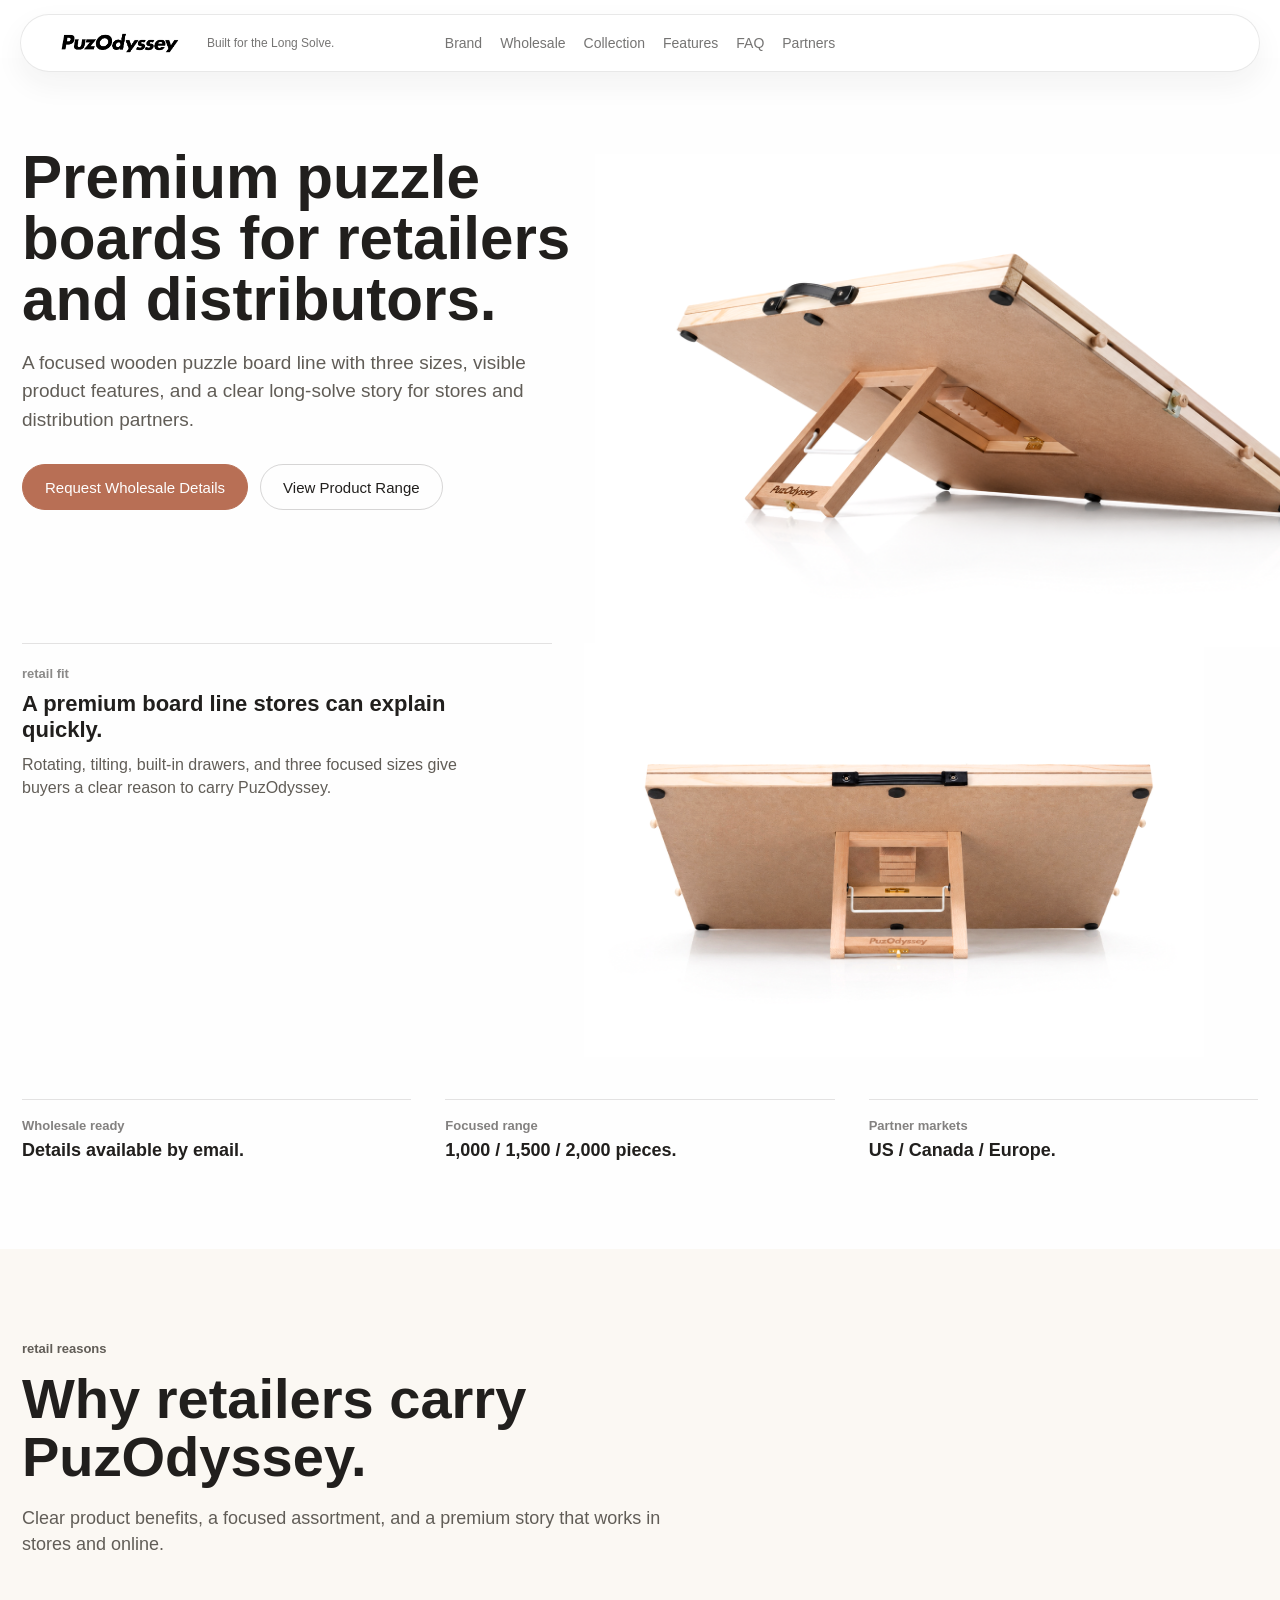
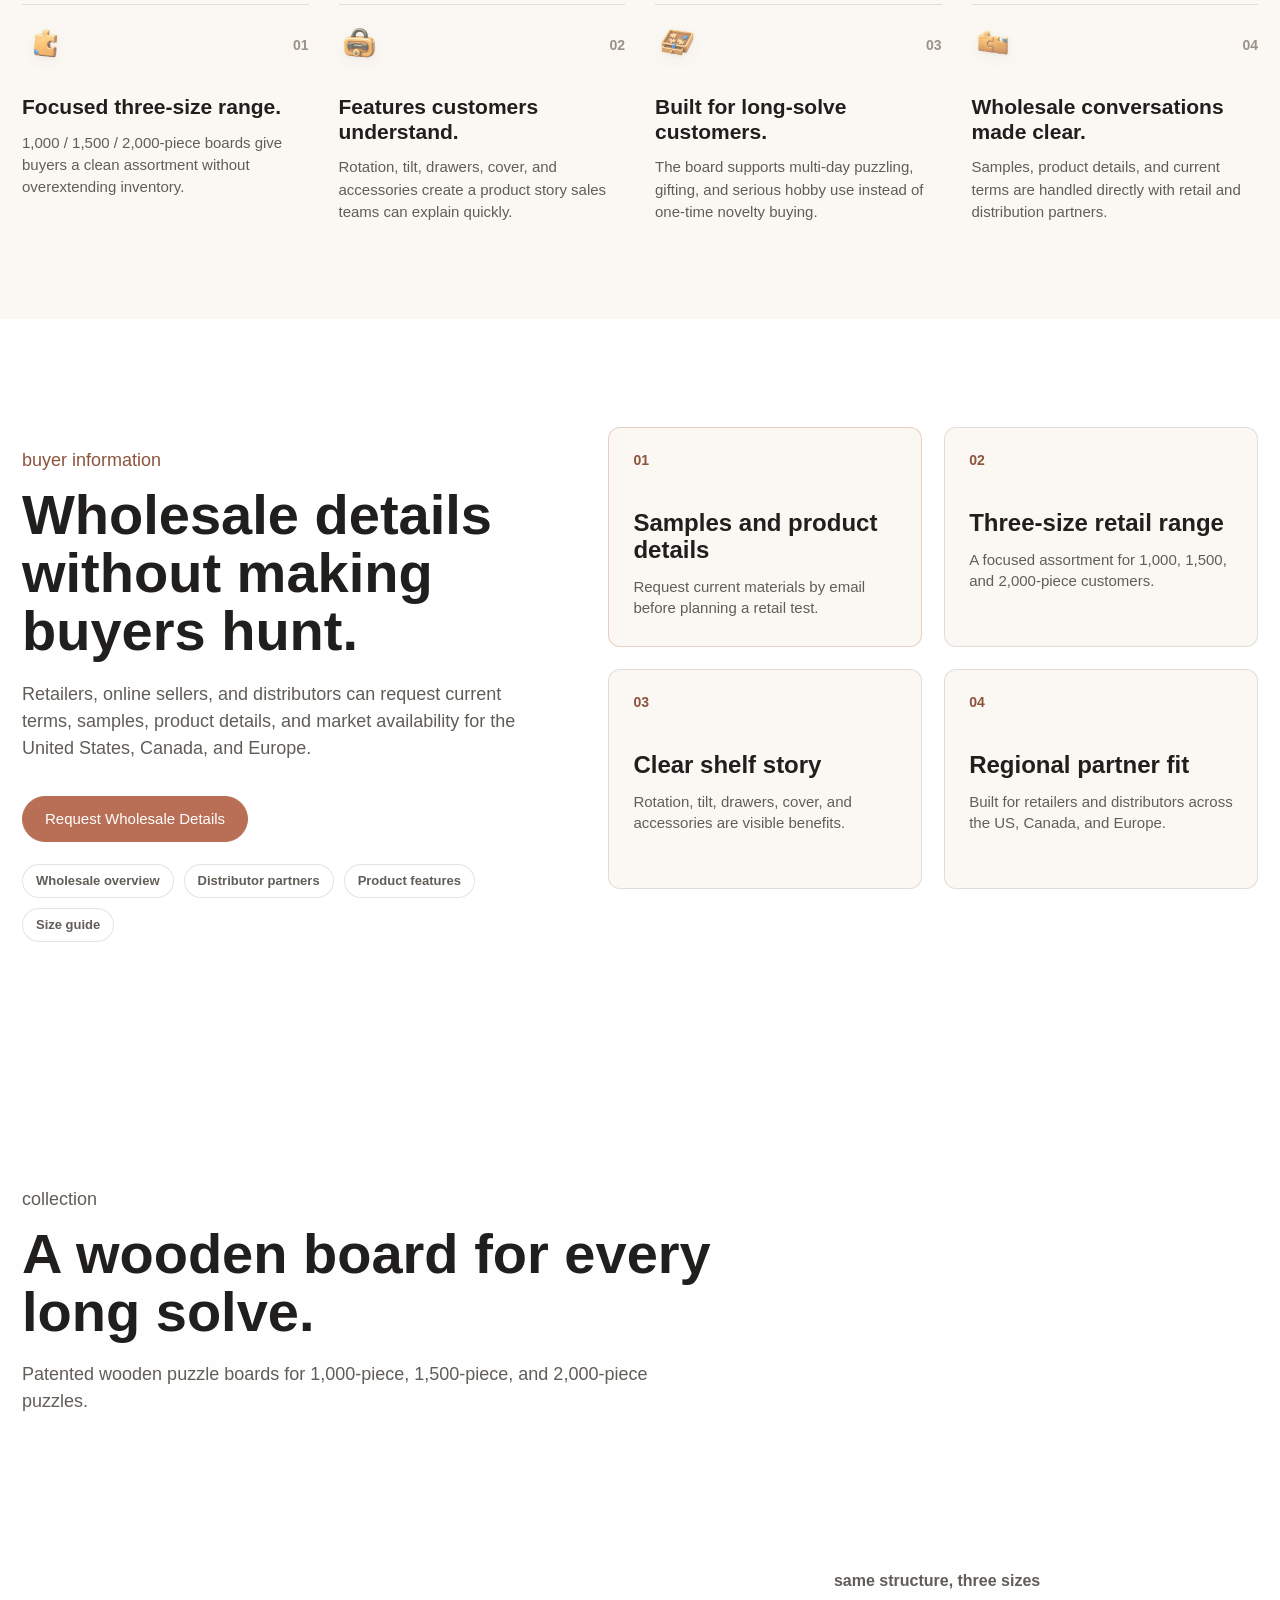
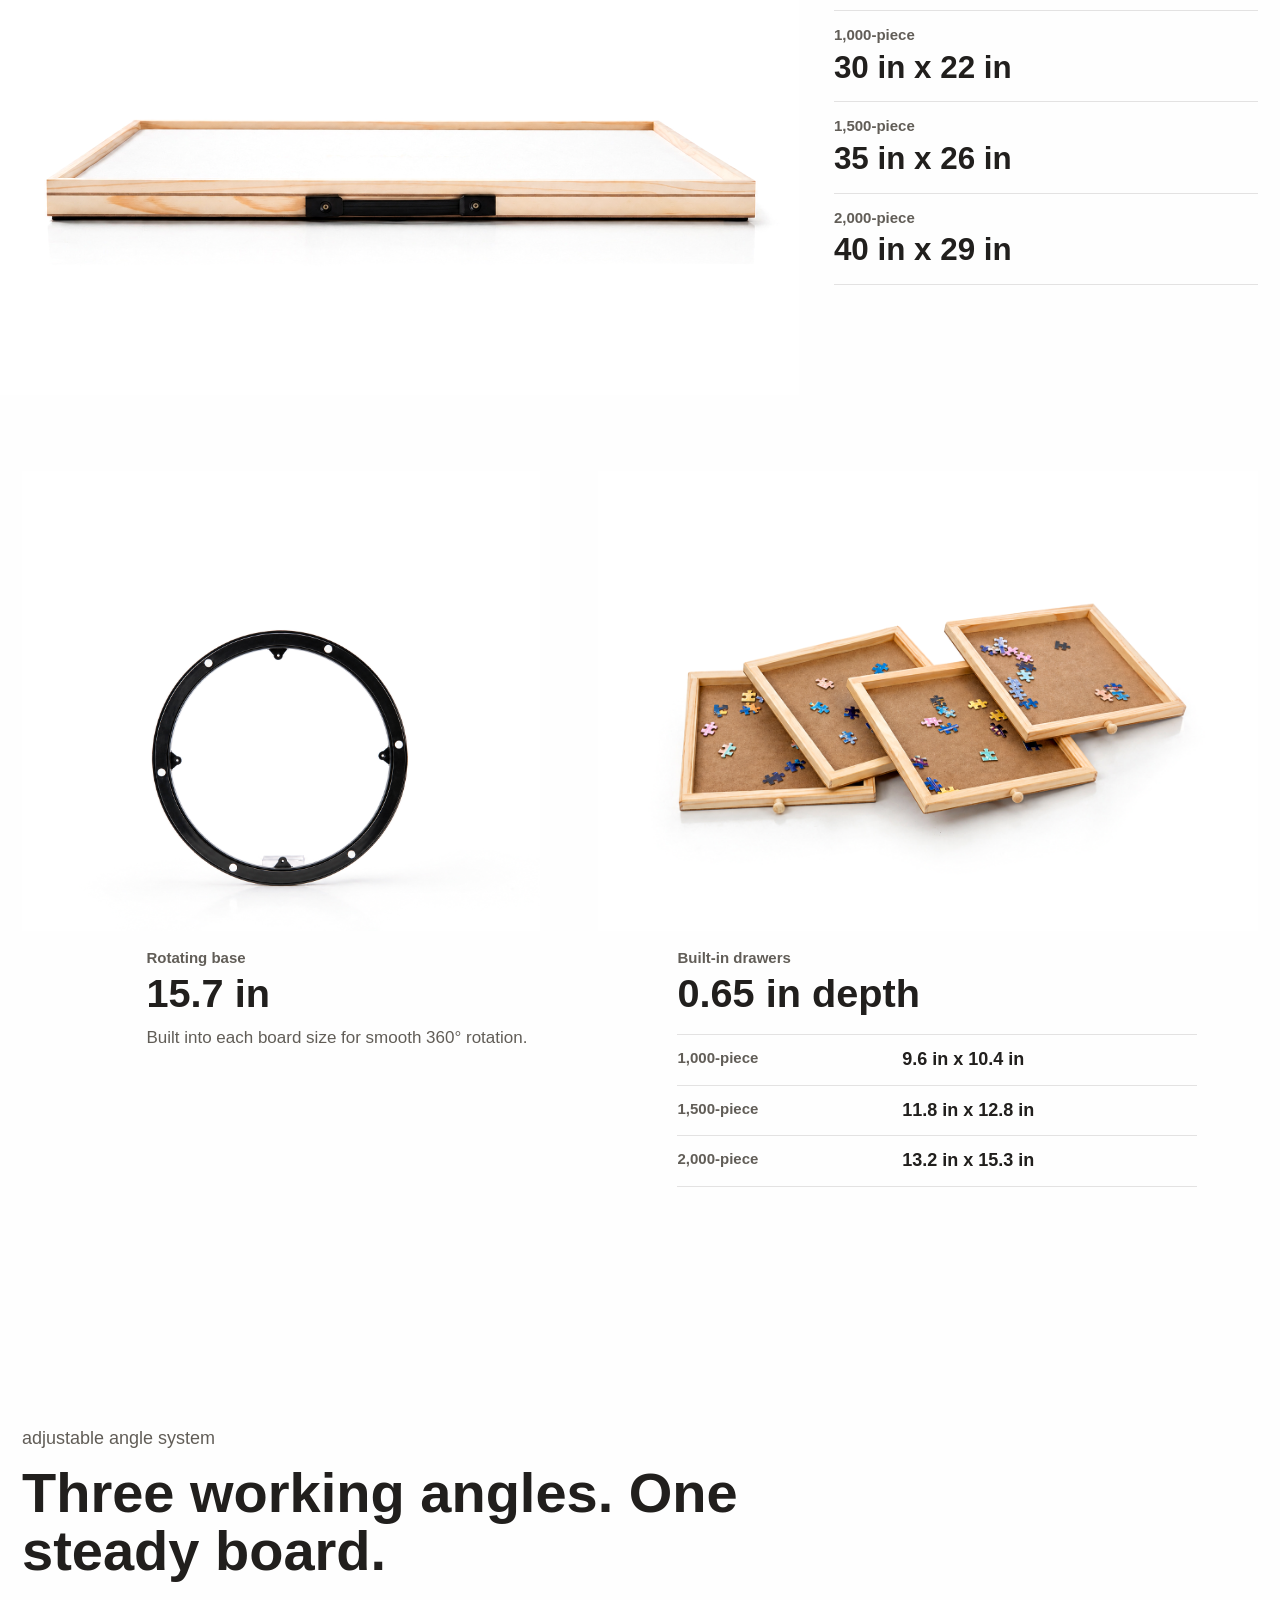
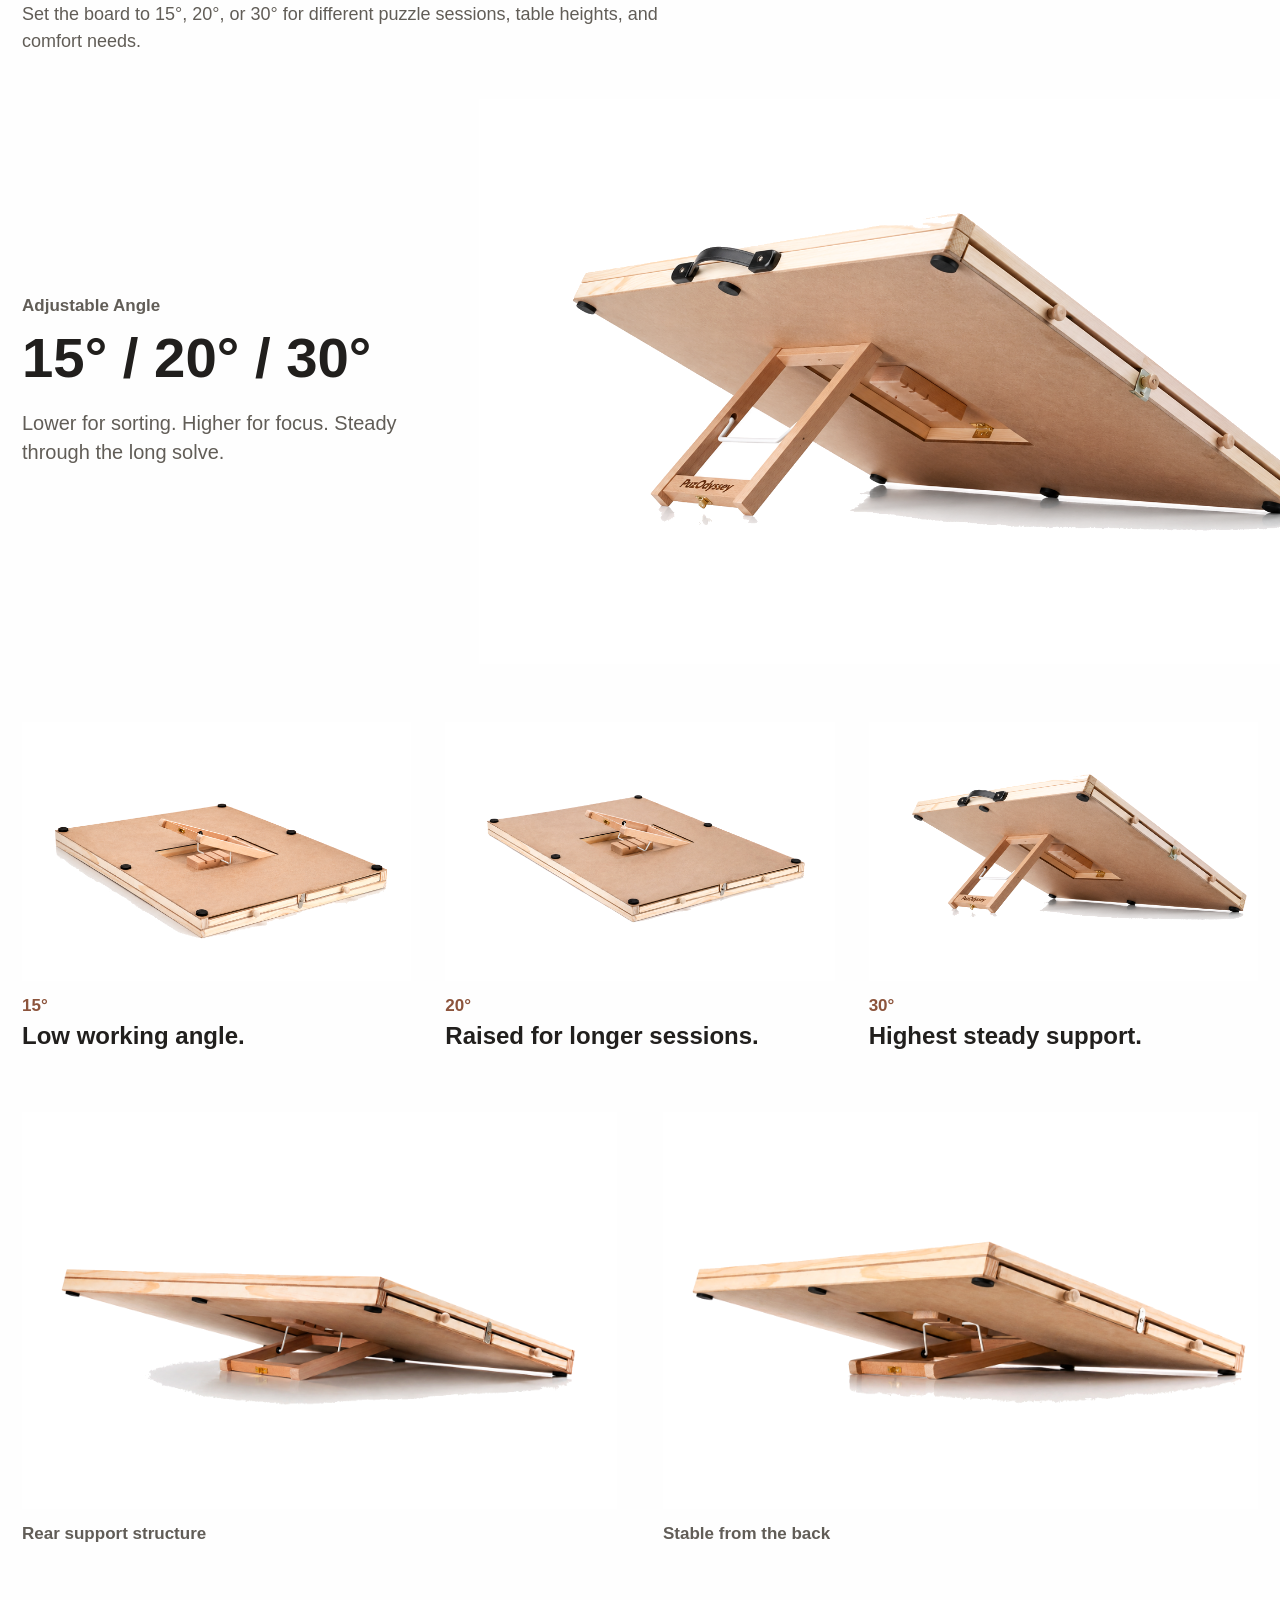
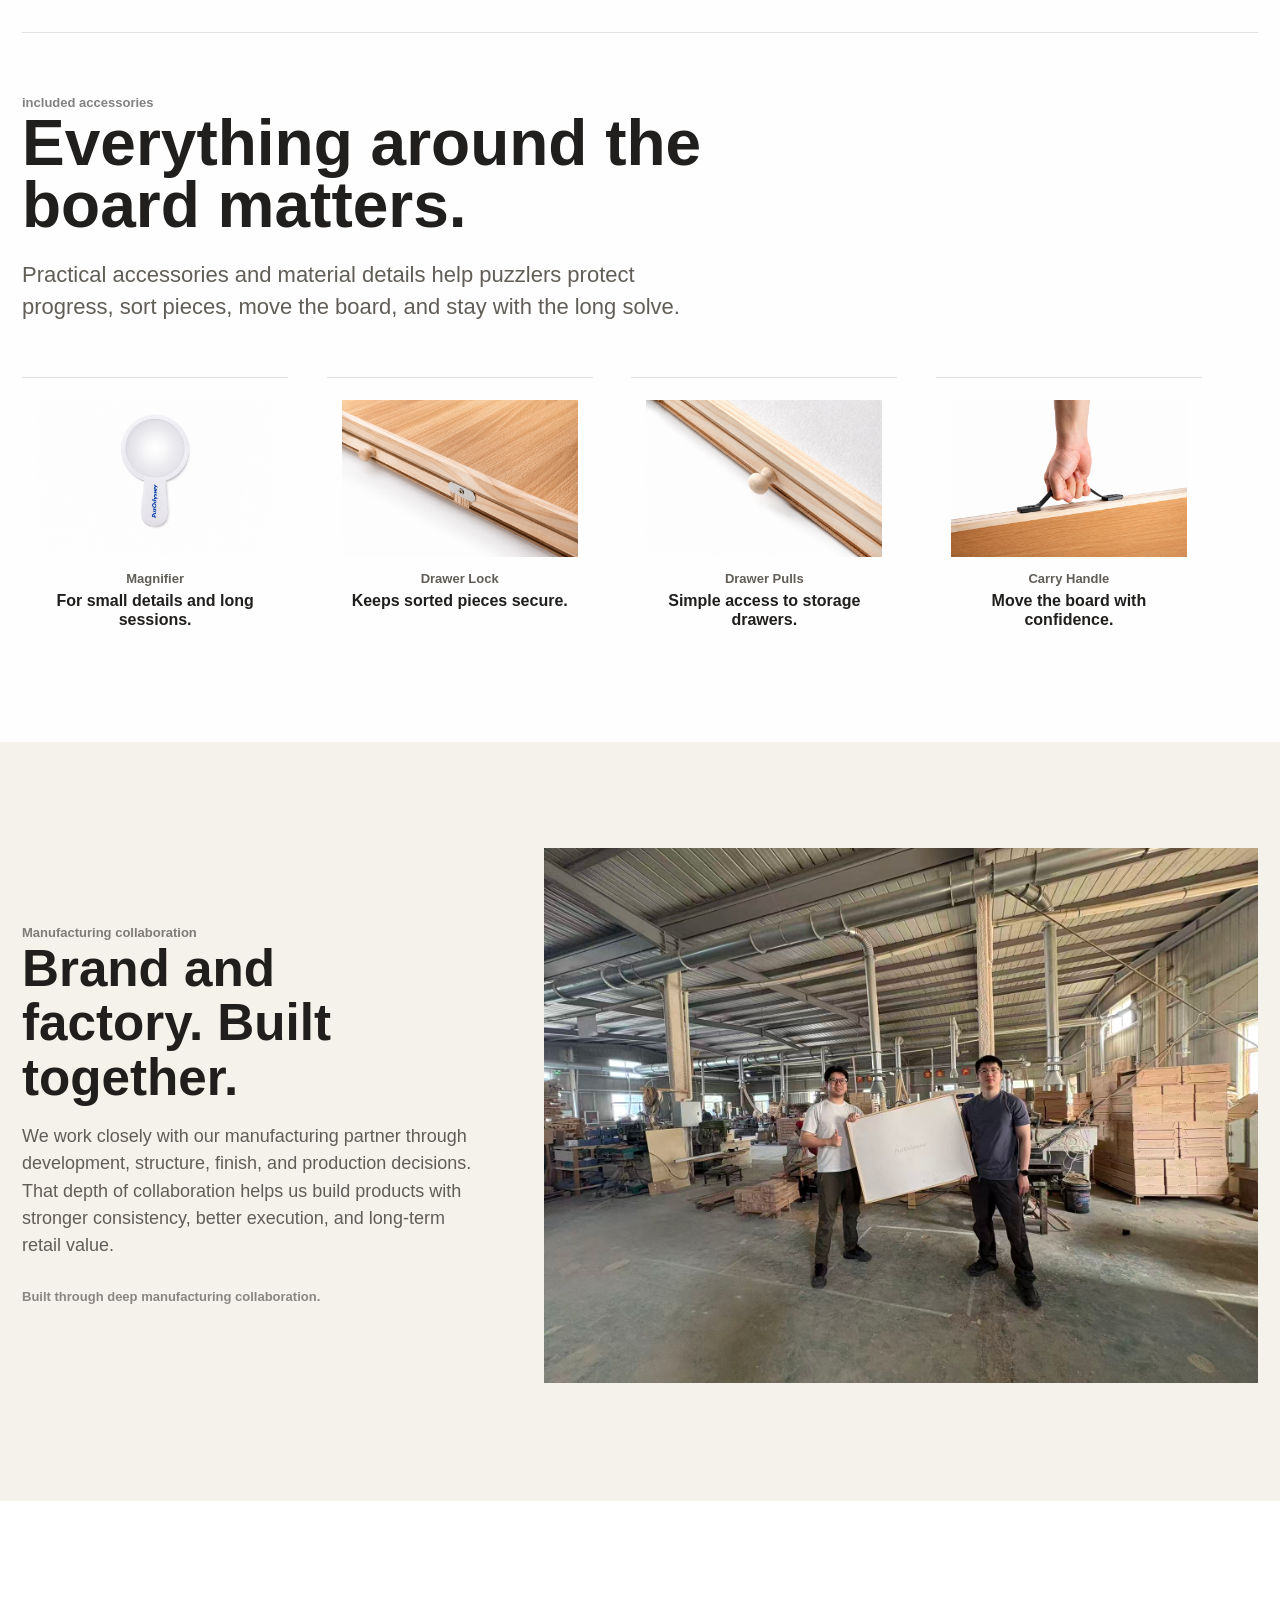
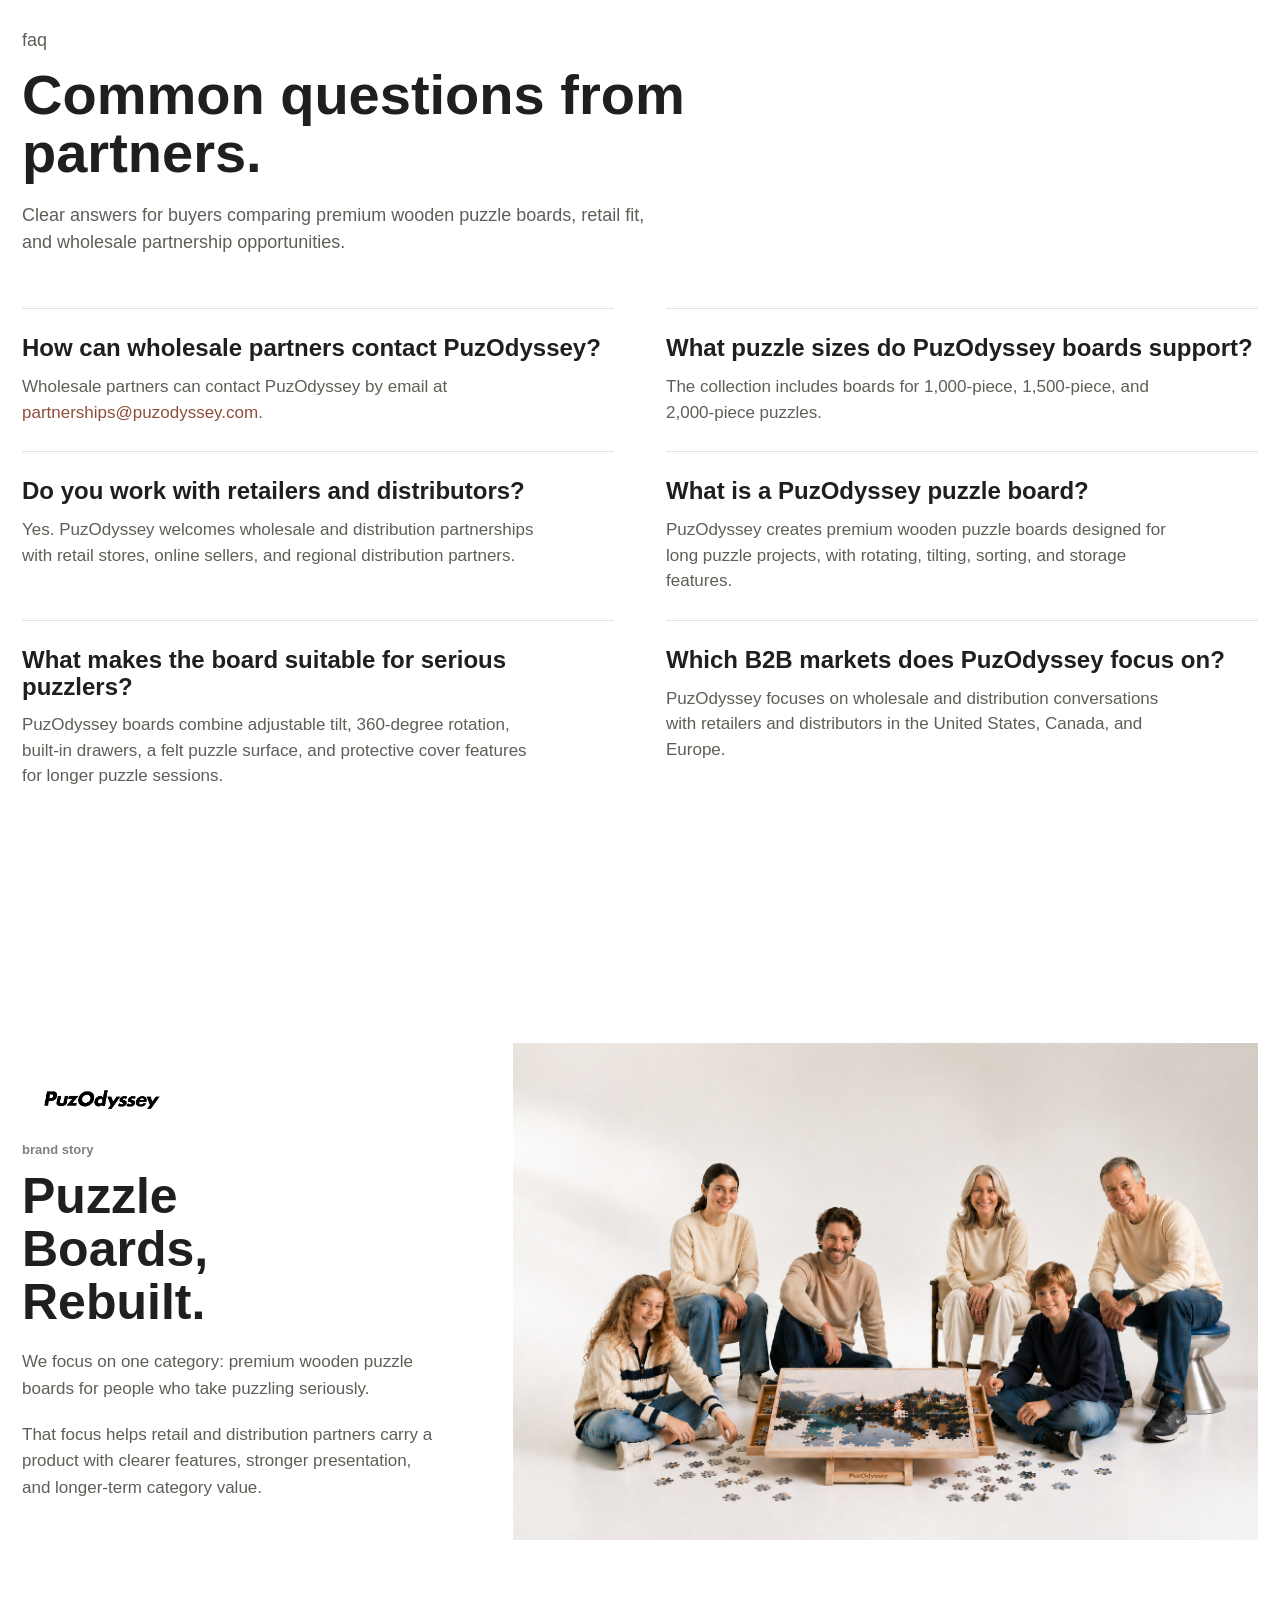
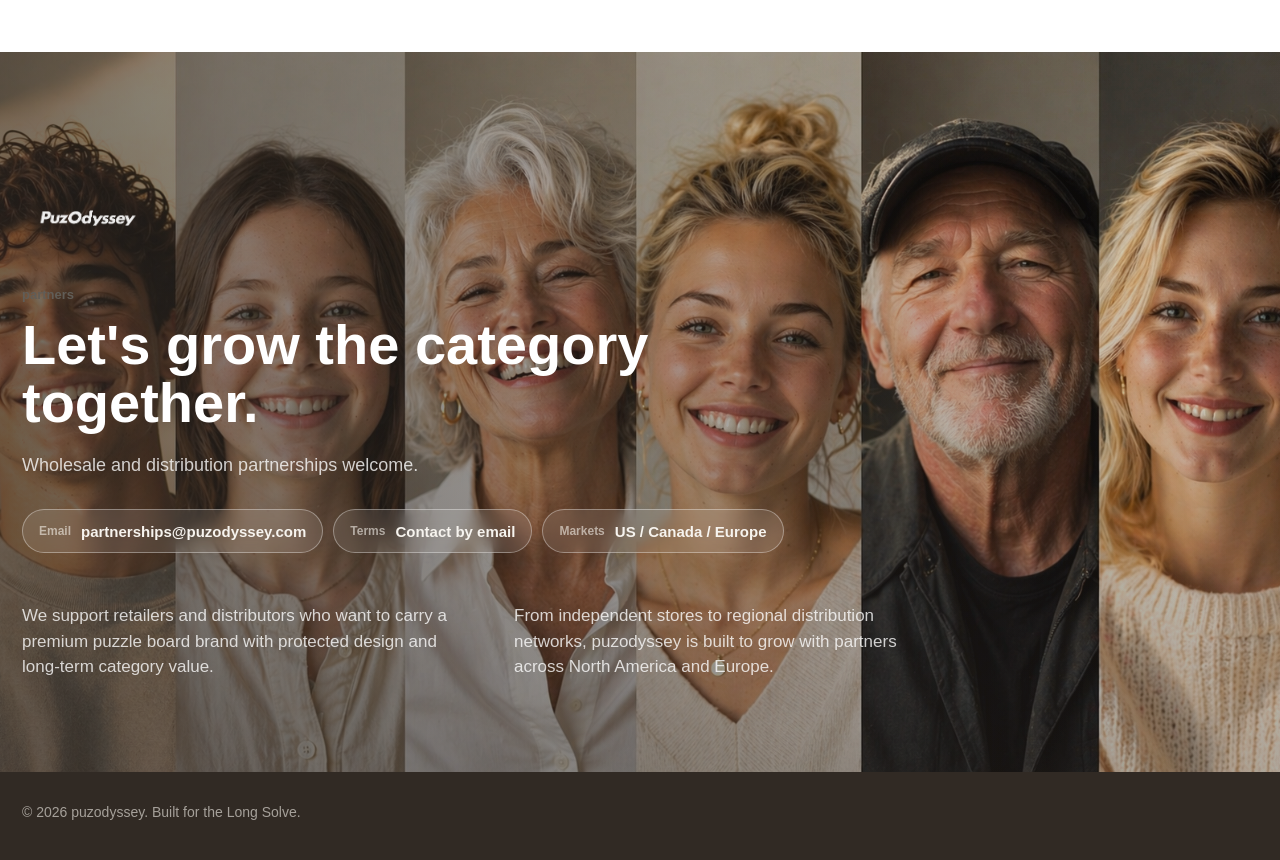
==== commit a7147eca: "Optimize mobile homepage rhythm" ====
--- a/index.html
+++ b/index.html
@@ -616,31 +616,38 @@
               </article>
             </div>
 
-            <div class="angle-support-grid" aria-label="puzodyssey rear support structure">
-              <figure>
-                <img
-                  src="./assets/product/angle-system/puzodyssey-angle-support-back.png?v=20260430-angle-bg-match"
-                  alt="puzodyssey puzzle board underside support structure from the back"
-                  width="1535"
-                  height="1024"
-                  loading="lazy"
-                  decoding="async"
-                />
-                <figcaption>Rear support structure</figcaption>
-              </figure>
-
-              <figure>
-                <img
-                  src="./assets/product/angle-system/puzodyssey-angle-support-side.png?v=20260430-angle-bg-match"
-                  alt="puzodyssey puzzle board low angle side support structure"
-                  width="1535"
-                  height="1024"
-                  loading="lazy"
-                  decoding="async"
-                />
-                <figcaption>Stable from the back</figcaption>
-              </figure>
-            </div>
+            <details
+              class="mobile-collapsible angle-support-details"
+              data-mobile-collapsible
+              open
+            >
+              <summary>More support details</summary>
+              <div class="angle-support-grid" aria-label="puzodyssey rear support structure">
+                <figure>
+                  <img
+                    src="./assets/product/angle-system/puzodyssey-angle-support-back.png?v=20260430-angle-bg-match"
+                    alt="puzodyssey puzzle board underside support structure from the back"
+                    width="1535"
+                    height="1024"
+                    loading="lazy"
+                    decoding="async"
+                  />
+                  <figcaption>Rear support structure</figcaption>
+                </figure>
+
+                <figure>
+                  <img
+                    src="./assets/product/angle-system/puzodyssey-angle-support-side.png?v=20260430-angle-bg-match"
+                    alt="puzodyssey puzzle board low angle side support structure"
+                    width="1535"
+                    height="1024"
+                    loading="lazy"
+                    decoding="async"
+                  />
+                  <figcaption>Stable from the back</figcaption>
+                </figure>
+              </div>
+            </details>
           </div>
 
           <div class="accessory-story" aria-label="PuzOdyssey included accessories and materials">
@@ -753,50 +760,62 @@
           </div>
 
           <div class="faq-list">
-            <article>
-              <h3>What is a PuzOdyssey puzzle board?</h3>
+            <details class="faq-item" data-mobile-collapsible data-mobile-open open>
+              <summary>
+                <h3>How can wholesale partners contact PuzOdyssey?</h3>
+              </summary>
+              <p>
+                Wholesale partners can contact PuzOdyssey by email at
+                <a href="mailto:partnerships@puzodyssey.com">partnerships@puzodyssey.com</a>.
+              </p>
+            </details>
+            <details class="faq-item" data-mobile-collapsible data-mobile-open open>
+              <summary>
+                <h3>What puzzle sizes do PuzOdyssey boards support?</h3>
+              </summary>
+              <p>
+                The collection includes boards for 1,000-piece, 1,500-piece, and
+                2,000-piece puzzles.
+              </p>
+            </details>
+            <details class="faq-item" data-mobile-collapsible open>
+              <summary>
+                <h3>Do you work with retailers and distributors?</h3>
+              </summary>
+              <p>
+                Yes. PuzOdyssey welcomes wholesale and distribution partnerships
+                with retail stores, online sellers, and regional distribution partners.
+              </p>
+            </details>
+            <details class="faq-item" data-mobile-collapsible open>
+              <summary>
+                <h3>What is a PuzOdyssey puzzle board?</h3>
+              </summary>
               <p>
                 PuzOdyssey creates premium wooden puzzle boards designed for long
                 puzzle projects, with rotating, tilting, sorting, and storage features.
               </p>
-            </article>
-            <article>
-              <h3>What puzzle sizes do PuzOdyssey boards support?</h3>
-              <p>
-                The collection includes boards for 1,000-piece, 1,500-piece, and
-                2,000-piece puzzles.
-              </p>
-            </article>
-            <article>
-              <h3>Do you work with retailers and distributors?</h3>
-              <p>
-                Yes. PuzOdyssey welcomes wholesale and distribution partnerships
-                with retail stores, online sellers, and regional distribution partners.
-              </p>
-            </article>
-            <article>
-              <h3>What makes the board suitable for serious puzzlers?</h3>
+            </details>
+            <details class="faq-item" data-mobile-collapsible open>
+              <summary>
+                <h3>What makes the board suitable for serious puzzlers?</h3>
+              </summary>
               <p>
                 PuzOdyssey boards combine adjustable tilt, 360-degree rotation,
                 built-in drawers, a felt puzzle surface, and protective cover features
                 for longer puzzle sessions.
               </p>
-            </article>
-            <article>
-              <h3>How can wholesale partners contact PuzOdyssey?</h3>
-              <p>
-                Wholesale partners can contact PuzOdyssey by email at
-                <a href="mailto:partnerships@puzodyssey.com">partnerships@puzodyssey.com</a>.
-              </p>
-            </article>
-            <article>
-              <h3>Which B2B markets does PuzOdyssey focus on?</h3>
+            </details>
+            <details class="faq-item" data-mobile-collapsible open>
+              <summary>
+                <h3>Which B2B markets does PuzOdyssey focus on?</h3>
+              </summary>
               <p>
                 PuzOdyssey focuses on wholesale and distribution conversations
                 with retailers and distributors in the United States, Canada,
                 and Europe.
               </p>
-            </article>
+            </details>
           </div>
         </div>
       </section>
--- a/styles.css
+++ b/styles.css
@@ -2825,3 +2825,531 @@
     font-size: 38px;
   }
 }
+
+/* Mobile compression: keep the desktop story intact, but make phone browsing decisive. */
+.mobile-collapsible {
+  margin: 0;
+}
+
+.mobile-collapsible > summary {
+  display: none;
+}
+
+.faq-list .faq-item {
+  position: relative;
+  padding: 26px 0;
+  border: 0;
+  border-top: 1px solid var(--line);
+  border-radius: 0;
+  background: transparent;
+}
+
+.faq-list .faq-item::before {
+  display: none;
+}
+
+.faq-list summary {
+  list-style: none;
+}
+
+.faq-list summary::-webkit-details-marker {
+  display: none;
+}
+
+.faq-list summary h3 {
+  margin: 0;
+}
+
+@media (max-width: 760px) {
+  .hero-merged {
+    padding: 48px 0 54px;
+  }
+
+  .hero-merged .hero-stage {
+    gap: 20px;
+  }
+
+  .hero-merged .hero-copy h1 {
+    font-size: 36px;
+  }
+
+  .hero-merged .hero-copy p {
+    font-size: 16px;
+    line-height: 1.42;
+  }
+
+  .hero-merged .button-row {
+    gap: 10px;
+    margin-top: 24px;
+  }
+
+  .hero-merged .button {
+    min-height: 44px;
+    width: min(100%, 260px);
+  }
+
+  .hero-merged .hero-product-main {
+    width: 102%;
+    margin-left: -2%;
+  }
+
+  .hero-brand-row {
+    gap: 14px;
+    margin-top: -8px;
+  }
+
+  .hero-brand-note {
+    margin-top: 10px;
+    padding-top: 16px;
+  }
+
+  .hero-brand-note strong {
+    font-size: 18px;
+  }
+
+  .hero-brand-note p {
+    margin-top: 8px;
+    font-size: 15px;
+    line-height: 1.4;
+  }
+
+  .hero-brand-visual {
+    width: 86%;
+  }
+
+  .hero-merged .hero-proof {
+    margin-top: 28px;
+    gap: 0;
+  }
+
+  .hero-proof article {
+    padding: 13px 0;
+    border-width: 1px 0 0;
+    border-radius: 0;
+    background: transparent;
+  }
+
+  .hero-proof strong {
+    font-size: 16px;
+  }
+
+  .values-scene,
+  .collection-scene,
+  .feature-scene,
+  .wholesale-scene,
+  .faq-scene {
+    padding: 64px 0;
+  }
+
+  .manufacturing-scene,
+  .brand-story-scene {
+    padding: 56px 0;
+  }
+
+  .section-heading h2,
+  .values-scene h2,
+  .wholesale-copy h2,
+  .manufacturing-copy h2,
+  .brand-story-content h2,
+  .partner-content h2 {
+    font-size: 34px;
+    line-height: 1.06;
+  }
+
+  .section-heading p,
+  .values-scene .section-lead,
+  .wholesale-copy p,
+  .manufacturing-copy p:not(.eyebrow):not(.manufacturing-caption),
+  .brand-story-content p:not(.eyebrow),
+  .partner-lead,
+  .partner-copy p {
+    font-size: 16px;
+    line-height: 1.44;
+  }
+
+  .values-scene .section-lead {
+    margin-top: 12px;
+  }
+
+  .value-strip {
+    margin-top: 28px;
+    gap: 0;
+  }
+
+  .value-strip article {
+    display: grid;
+    grid-template-columns: 34px minmax(0, 1fr);
+    gap: 4px 14px;
+    padding: 16px 0;
+    border-top: 1px solid var(--line);
+  }
+
+  .value-top {
+    grid-row: 1 / span 2;
+    min-height: 0;
+    margin: 0;
+    align-items: start;
+    justify-content: start;
+  }
+
+  .value-icon {
+    display: none;
+  }
+
+  .value-index {
+    color: var(--wood-dark);
+    font-size: 13px;
+  }
+
+  .value-strip h3 {
+    font-size: 18px;
+    line-height: 1.16;
+  }
+
+  .value-strip p {
+    margin-top: 0;
+    font-size: 14px;
+    line-height: 1.38;
+  }
+
+  .wholesale-layout {
+    gap: 34px;
+  }
+
+  .geo-link-row {
+    margin-top: 18px;
+    gap: 8px;
+  }
+
+  .geo-link-row a {
+    min-height: 32px;
+    padding: 0 11px;
+    font-size: 12px;
+  }
+
+  .wholesale-points {
+    grid-template-columns: repeat(2, minmax(0, 1fr));
+    gap: 12px;
+  }
+
+  .wholesale-points article {
+    min-height: 0;
+    padding: 14px;
+    border-radius: 10px;
+  }
+
+  .wholesale-points span {
+    font-size: 12px;
+  }
+
+  .wholesale-points strong {
+    margin-top: 12px;
+    font-size: 15px;
+    line-height: 1.18;
+  }
+
+  .wholesale-points p {
+    display: none;
+  }
+
+  .specs-showcase {
+    margin-top: 30px;
+    gap: 24px;
+  }
+
+  .specs-main-image img {
+    width: 100%;
+    margin-left: 0;
+  }
+
+  .specs-kicker {
+    margin-bottom: 12px;
+    font-size: 14px;
+  }
+
+  .size-list article {
+    padding: 12px 0 13px;
+  }
+
+  .size-list strong {
+    font-size: 25px;
+  }
+
+  .dimension-grid {
+    margin-top: 30px;
+    gap: 0;
+  }
+
+  .dimension-panel {
+    grid-template-rows: auto;
+    gap: 0;
+    padding: 16px 0;
+    border-top: 1px solid var(--line);
+  }
+
+  .dimension-panel > img {
+    display: none;
+  }
+
+  .dimension-panel strong {
+    font-size: 27px;
+  }
+
+  .dimension-panel p {
+    margin-top: 8px;
+  }
+
+  .dimension-panel ul {
+    margin-top: 12px;
+  }
+
+  .dimension-panel li {
+    grid-template-columns: minmax(96px, 0.72fr) minmax(0, 1fr);
+    gap: 12px;
+    padding: 11px 0;
+  }
+
+  .dimension-panel li b {
+    font-size: 16px;
+  }
+
+  .angle-system {
+    margin-top: 30px;
+  }
+
+  .angle-hero {
+    gap: 22px;
+  }
+
+  .angle-copy strong {
+    font-size: 34px;
+  }
+
+  .angle-copy p {
+    margin-top: 12px;
+    font-size: 16px;
+  }
+
+  .angle-hero img {
+    width: 100%;
+    margin-left: 0;
+  }
+
+  .angle-steps {
+    display: grid;
+    grid-template-columns: 1fr;
+    gap: 18px;
+    margin-top: 34px;
+    padding: 0;
+    overflow: visible;
+    scroll-snap-type: none;
+  }
+
+  .angle-steps article {
+    display: grid;
+    grid-template-columns: minmax(0, 1fr) minmax(112px, 0.58fr);
+    gap: 0 16px;
+    align-items: end;
+    padding-top: 14px;
+    border-top: 1px solid var(--line);
+    scroll-snap-align: none;
+  }
+
+  .angle-steps img {
+    grid-column: 1;
+    grid-row: 1 / span 2;
+    align-self: center;
+  }
+
+  .angle-steps span {
+    grid-column: 2;
+    margin-top: 10px;
+    font-size: 15px;
+  }
+
+  .angle-steps strong {
+    grid-column: 2;
+    font-size: 18px;
+  }
+
+  .mobile-collapsible > summary {
+    display: flex;
+    min-height: 46px;
+    align-items: center;
+    justify-content: space-between;
+    gap: 16px;
+    padding: 0;
+    border-top: 1px solid var(--line);
+    color: var(--near-black);
+    font-size: 15px;
+    font-weight: 650;
+    cursor: pointer;
+    list-style: none;
+  }
+
+  .mobile-collapsible > summary::-webkit-details-marker {
+    display: none;
+  }
+
+  .mobile-collapsible > summary::after,
+  .faq-list summary::after {
+    content: "+";
+    color: var(--muted);
+    font-size: 18px;
+    font-weight: 400;
+  }
+
+  .mobile-collapsible[open] > summary::after,
+  .faq-list details[open] summary::after {
+    content: "-";
+  }
+
+  .angle-support-grid {
+    grid-template-columns: 1fr;
+    gap: 20px;
+    margin-top: 18px;
+  }
+
+  .angle-support-grid figcaption {
+    margin-top: 8px;
+    font-size: 14px;
+  }
+
+  .accessory-story {
+    margin-top: 44px;
+    padding-top: 34px;
+  }
+
+  .accessory-intro h3 {
+    font-size: 32px;
+  }
+
+  .accessory-intro p:last-child {
+    margin-top: 14px;
+    font-size: 16px;
+  }
+
+  .accessory-group,
+  .accessory-group-hardware {
+    margin-top: 28px;
+  }
+
+  .accessory-detail-grid {
+    display: grid;
+    grid-template-columns: repeat(2, minmax(0, 1fr));
+    gap: 24px 18px;
+    max-width: none;
+    padding: 0;
+    overflow: visible;
+    scroll-snap-type: none;
+  }
+
+  .accessory-detail-grid article {
+    padding-top: 14px;
+    scroll-snap-align: none;
+  }
+
+  .accessory-detail-grid img {
+    width: min(100%, 150px);
+  }
+
+  .accessory-detail-grid strong {
+    font-size: 15px;
+  }
+
+  .manufacturing-layout {
+    gap: 24px;
+  }
+
+  .manufacturing-caption {
+    margin-top: 14px;
+  }
+
+  .manufacturing-image img {
+    border-radius: 14px;
+  }
+
+  .faq-list {
+    margin-top: 28px;
+    gap: 0;
+  }
+
+  .faq-list .faq-item {
+    padding: 0;
+  }
+
+  .faq-list summary {
+    display: flex;
+    min-height: 54px;
+    align-items: center;
+    justify-content: space-between;
+    gap: 16px;
+    cursor: pointer;
+  }
+
+  .faq-list summary h3 {
+    font-size: 17px;
+    line-height: 1.2;
+  }
+
+  .faq-list p {
+    margin: 0 0 18px;
+    font-size: 15px;
+    line-height: 1.42;
+  }
+
+  .brand-story-layout {
+    gap: 24px;
+  }
+
+  .brand-story-visual {
+    margin: 24px 0 -18px;
+  }
+
+  .partner-scene {
+    min-height: auto;
+    padding: 64px 0;
+  }
+
+  .partner-logo {
+    width: 124px;
+    margin-bottom: 22px;
+  }
+
+  .partner-contacts {
+    margin-top: 22px;
+  }
+
+  .partner-copy {
+    margin-top: 28px;
+    gap: 14px;
+  }
+}
+
+@media (max-width: 520px) {
+  .hero-merged .hero-copy h1 {
+    font-size: 34px;
+  }
+
+  .brand {
+    gap: 0;
+  }
+
+  .brand-logo-frame,
+  .brand-logo-nav {
+    width: 126px;
+  }
+
+  .brand-slogan {
+    display: none;
+  }
+
+  .section-heading h2,
+  .values-scene h2,
+  .wholesale-copy h2,
+  .manufacturing-copy h2,
+  .brand-story-content h2,
+  .partner-content h2 {
+    font-size: 32px;
+  }
+}
